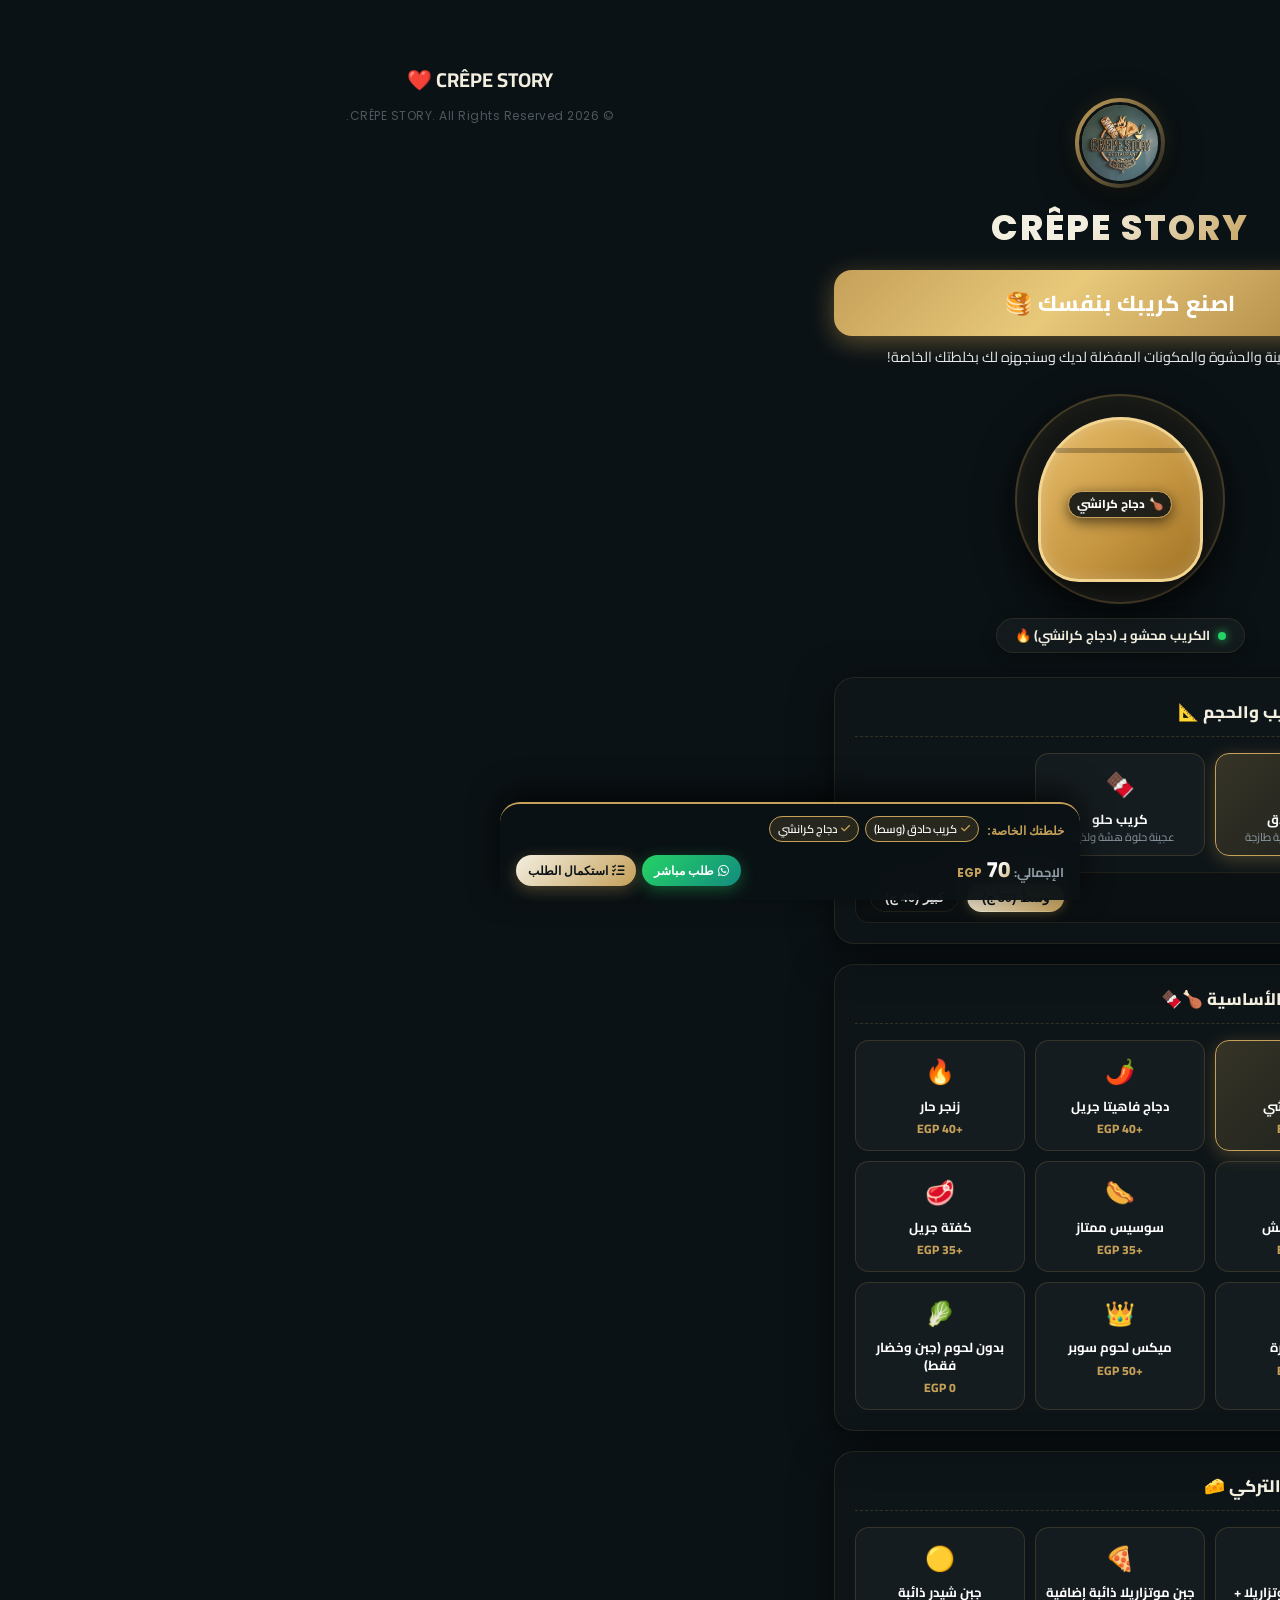
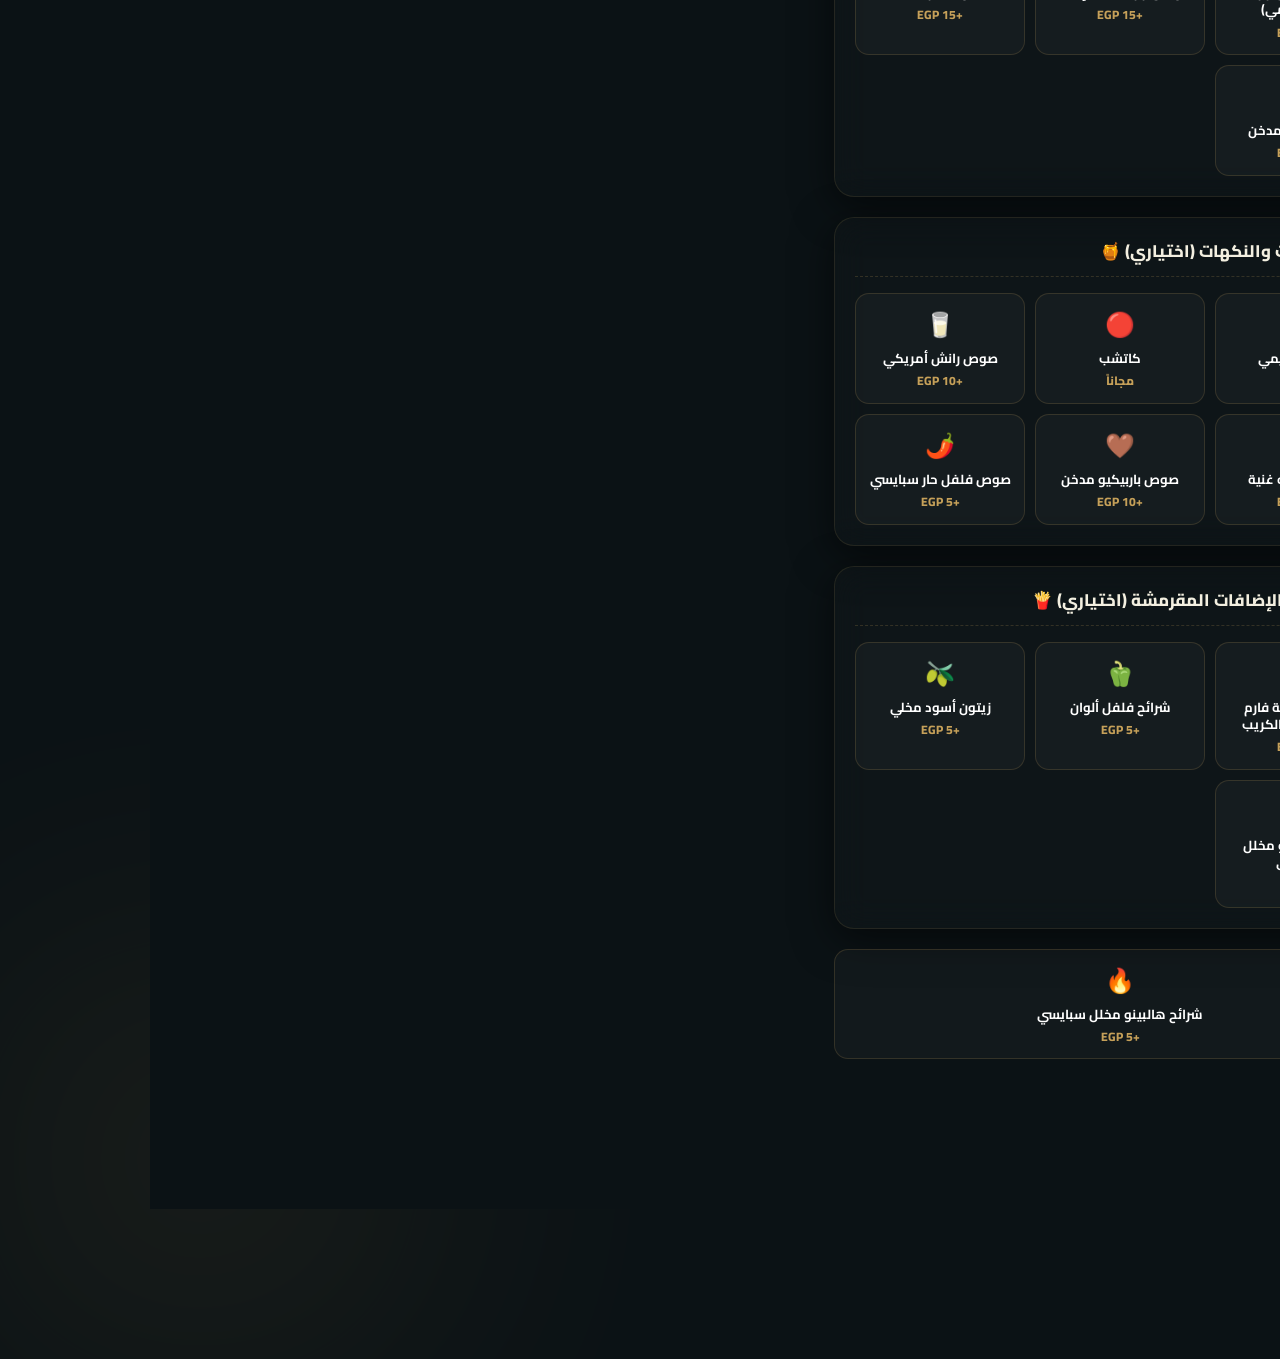
==== custom-crepe.html @ f70014d8 "Add files via upload" ====
<!DOCTYPE html>
<html lang="ar" dir="rtl">

<head>
    <meta charset="UTF-8">
    <meta name="viewport"
        content="width=device-width, initial-scale=1.0, maximum-scale=1.0, minimum-scale=1.0, user-scalable=no, viewport-fit=cover">
    <meta name="description" content="اصنع كريبك بنفسك في مطعم CRÊPE STORY - اختر الحشوات والجبن والصوصات المفضلة لديك وسنحضره لك طازجاً.">
    <meta name="keywords" content="اصنع كريبك بنفسك, كريب مخصص, crepe story egypt, كريب حادق, كريب حلو">
    
    <title>CRÊPE STORY | اصنع كريبك بنفسك 🥞</title>

    <!-- Google Fonts -->
    <link rel="preconnect" href="https://fonts.googleapis.com">
    <link rel="preconnect" href="https://fonts.gstatic.com" crossorigin>
    <link
        href="https://fonts.googleapis.com/css2?family=Cairo:wght@300;400;600;700;800&family=Poppins:wght@300;400;500;600;700;800&display=swap"
        rel="stylesheet">

    <!-- FontAwesome Icons -->
    <link rel="stylesheet" href="https://cdnjs.cloudflare.com/ajax/libs/font-awesome/6.4.0/css/all.min.css">

    <!-- Custom CSS -->
    <link rel="stylesheet" href="style.css?v=5">
</head>

<body data-lang="ar">

    <!-- Floating Language Switcher -->
    <div class="lang-switch-container">
        <button id="lang-btn" class="lang-btn">
            <span class="lang-ar">English <i class="fa-solid fa-globe"></i></span>
            <span class="lang-en">العربية <i class="fa-solid fa-globe"></i></span>
        </button>
    </div>

    <!-- Theme Color Switcher -->
    <div class="theme-switcher" id="theme-switcher">
        <button class="theme-toggle-btn" id="theme-toggle-btn" title="تغيير لون الخلفية">🎨</button>
        <div class="theme-dots" id="theme-dots">
            <button class="theme-dot active" data-theme="midnight" style="background:#0B1215;" title="Midnight"></button>
            <button class="theme-dot" data-theme="ocean" style="background:#0D1B2A;" title="Ocean"></button>
            <button class="theme-dot" data-theme="forest" style="background:#0A1A0F;" title="Forest"></button>
            <button class="theme-dot" data-theme="espresso" style="background:#1A0F0A;" title="Espresso"></button>
            <button class="theme-dot" data-theme="plum" style="background:#160D24;" title="Plum"></button>
            <button class="theme-dot" data-theme="slate" style="background:#141820;" title="Slate"></button>
        </div>
    </div>

    <!-- Luxury Background Elements -->
    <div class="bg-glow bg-glow-1"></div>
    <div class="bg-glow bg-glow-2"></div>
    <div class="bg-glow bg-glow-3"></div>

    <div class="container builder-container">

        <!-- Back Button & Header -->
        <div class="builder-header">
            <a href="index.html" class="btn-back">
                <span class="lang-ar"><i class="fa-solid fa-arrow-right"></i> العودة للرئيسية</span>
                <span class="lang-en">Back to Home <i class="fa-solid fa-arrow-right"></i></span>
            </a>
        </div>

        <div class="hero-section text-center" style="margin-bottom: 24px;">
            <div class="logo-wrapper" style="width: 90px; height: 90px; margin-bottom: 12px;">
                <img src="logo.jpg" alt="CRÊPE STORY Logo" class="brand-logo">
            </div>
            <h1 class="brand-title font-en" style="font-size: 2.2rem;">CRÊPE STORY</h1>
            <h2 class="section-title section-title-gold" style="margin-top: 10px; margin-bottom: 8px;">
                <span class="lang-ar">اصنع كريبك بنفسك 🥞</span>
                <span class="lang-en">Build Your Own Crepe 🥞</span>
            </h2>
            <p class="welcome-text" style="font-size: 0.9rem; opacity: 0.9;">
                <span class="lang-ar">اختر نوع العجينة والحشوة والمكونات المفضلة لديك وسنجهزه لك بخلطتك الخاصة!</span>
                <span class="lang-en">Craft your customized crepe with your favorite ingredients, cheeses, and sauces!</span>
            </p>
        </div>

        <!-- INTERACTIVE CREPE VISUAL STAGE -->
        <div id="crepe-visual-stage" class="crepe-visual-stage reveal active">
            <div class="stage-plate">
                <!-- Outer Plate Glow -->
                <div class="plate-glow"></div>
                
                <!-- Crepe Base Visual Representation -->
                <div id="crepe-base-art" class="crepe-base-art savory-base">
                    <div class="crepe-fold"></div>
                    <div class="crepe-glow-ring"></div>

                    <!-- Dynamic Layered Icons & Badges inside the Crepe Canvas -->
                    <div id="crepe-layers-canvas" class="crepe-layers-canvas">
                        <!-- Pop-in ingredient badges render here -->
                    </div>
                </div>

                <!-- Floating Particle Emitter Container -->
                <div id="particle-emitter" class="particle-emitter"></div>
            </div>

            <!-- Live Status Text -->
            <div class="stage-status-box">
                <span class="status-dot"></span>
                <span id="crepe-status-text" class="status-text lang-ar">كريب ذهبي مقرمش جاهز للإضافة...</span>
                <span id="crepe-status-text-en" class="status-text lang-en">Crispy golden crepe ready for toppings...</span>
            </div>
        </div>

        <!-- Interactive Builder Wizard -->
        <div class="builder-wizard">

            <!-- STEP 1: Crepe Type & Base Size -->
            <div class="builder-step-card reveal active">
                <div class="step-badge">
                    <span class="step-num">1</span>
                    <span class="lang-ar">نوع الكريب والحجم 📐</span>
                    <span class="lang-en">Crepe Category & Size 📐</span>
                </div>

                <div class="step-options-grid">
                    <label class="chip-card option-card selected" data-group="crepeCategory" data-val="savory" data-price-med="30" data-price-lg="40">
                        <input type="radio" name="crepeCategory" value="savory" checked>
                        <div class="chip-icon">🧀</div>
                        <div class="chip-info">
                            <span class="chip-title lang-ar">كريب حادق</span>
                            <span class="chip-title lang-en">Savory Crepe</span>
                            <span class="chip-desc lang-ar">عجينة حادقة ذهبية طازجة</span>
                            <span class="chip-desc lang-en">Golden savory crispy crepe</span>
                        </div>
                    </label>

                    <label class="chip-card option-card" data-group="crepeCategory" data-val="sweet" data-price-med="30" data-price-lg="40">
                        <input type="radio" name="crepeCategory" value="sweet">
                        <div class="chip-icon">🍫</div>
                        <div class="chip-info">
                            <span class="chip-title lang-ar">كريب حلو</span>
                            <span class="chip-title lang-en">Sweet Crepe</span>
                            <span class="chip-desc lang-ar">عجينة حلوة هشة ولذيذة</span>
                            <span class="chip-desc lang-en">Fluffy sweet dessert crepe</span>
                        </div>
                    </label>
                </div>

                <!-- Size selector -->
                <div class="size-selector-box" style="margin-top: 16px;">
                    <span class="size-label lang-ar">اختر الحجم:</span>
                    <span class="size-label lang-en">Select Size:</span>
                    <div class="size-toggle-buttons">
                        <button type="button" class="btn-size-toggle active" data-size="medium" data-price="30">
                            <span class="lang-ar">وسط (30 ج)</span>
                            <span class="lang-en">Medium (30 EGP)</span>
                        </button>
                        <button type="button" class="btn-size-toggle" data-size="large" data-price="40">
                            <span class="lang-ar">كبير (40 ج)</span>
                            <span class="lang-en">Large (40 EGP)</span>
                        </button>
                    </div>
                </div>
            </div>

            <!-- STEP 2: Main Filling (Dynamic based on Category) -->
            <div class="builder-step-card reveal active">
                <div class="step-badge">
                    <span class="step-num">2</span>
                    <span class="lang-ar">الحشوة الأساسية 🍗🍫</span>
                    <span class="lang-en">Main Filling 🍗🍫</span>
                </div>

                <!-- Savory Fillings -->
                <div id="savory-fillings" class="step-options-grid">
                    <label class="chip-card option-card selected" data-group="mainFilling" data-name-ar="دجاج كرانشي" data-name-en="Crunchy Chicken" data-price="40">
                        <input type="radio" name="mainFilling" value="دجاج كرانشي" checked>
                        <div class="chip-icon">🍗</div>
                        <div class="chip-info">
                            <span class="chip-title lang-ar">دجاج كرانشي</span>
                            <span class="chip-title lang-en">Crunchy Chicken</span>
                            <span class="chip-price">+40 EGP</span>
                        </div>
                    </label>

                    <label class="chip-card option-card" data-group="mainFilling" data-name-ar="دجاج فاهيتا" data-name-en="Fajita Chicken" data-price="40">
                        <input type="radio" name="mainFilling" value="دجاج فاهيتا">
                        <div class="chip-icon">🌶️</div>
                        <div class="chip-info">
                            <span class="chip-title lang-ar">دجاج فاهيتا جريل</span>
                            <span class="chip-title lang-en">Grilled Fajita</span>
                            <span class="chip-price">+40 EGP</span>
                        </div>
                    </label>

                    <label class="chip-card option-card" data-group="mainFilling" data-name-ar="زنجر حار" data-name-en="Hot Zinger" data-price="40">
                        <input type="radio" name="mainFilling" value="زنجر حار">
                        <div class="chip-icon">🔥</div>
                        <div class="chip-info">
                            <span class="chip-title lang-ar">زنجر حار</span>
                            <span class="chip-title lang-en">Spicy Zinger</span>
                            <span class="chip-price">+40 EGP</span>
                        </div>
                    </label>

                    <label class="chip-card option-card" data-group="mainFilling" data-name-ar="باني مقرمش" data-name-en="Crispy Bania" data-price="35">
                        <input type="radio" name="mainFilling" value="باني مقرمش">
                        <div class="chip-icon">🥖</div>
                        <div class="chip-info">
                            <span class="chip-title lang-ar">باني مقرمش</span>
                            <span class="chip-title lang-en">Crispy Bania</span>
                            <span class="chip-price">+35 EGP</span>
                        </div>
                    </label>

                    <label class="chip-card option-card" data-group="mainFilling" data-name-ar="سوسيس ممتاز" data-name-en="Premium Sausage" data-price="35">
                        <input type="radio" name="mainFilling" value="سوسيس ممتاز">
                        <div class="chip-icon">🌭</div>
                        <div class="chip-info">
                            <span class="chip-title lang-ar">سوسيس ممتاز</span>
                            <span class="chip-title lang-en">Premium Sausage</span>
                            <span class="chip-price">+35 EGP</span>
                        </div>
                    </label>

                    <label class="chip-card option-card" data-group="mainFilling" data-name-ar="كفتة جريل" data-name-en="Grilled Kofta" data-price="35">
                        <input type="radio" name="mainFilling" value="كفتة جريل">
                        <div class="chip-icon">🥩</div>
                        <div class="chip-info">
                            <span class="chip-title lang-ar">كفتة جريل</span>
                            <span class="chip-title lang-en">Grilled Kofta</span>
                            <span class="chip-price">+35 EGP</span>
                        </div>
                    </label>

                    <label class="chip-card option-card" data-group="mainFilling" data-name-ar="تونة فاخرة" data-name-en="Premium Tuna" data-price="40">
                        <input type="radio" name="mainFilling" value="تونة فاخرة">
                        <div class="chip-icon">🐟</div>
                        <div class="chip-info">
                            <span class="chip-title lang-ar">تونة فاخرة</span>
                            <span class="chip-title lang-en">Premium Tuna</span>
                            <span class="chip-price">+40 EGP</span>
                        </div>
                    </label>

                    <label class="chip-card option-card" data-group="mainFilling" data-name-ar="ميكس لحوم" data-name-en="Mix Meats" data-price="50">
                        <input type="radio" name="mainFilling" value="ميكس لحوم">
                        <div class="chip-icon">👑</div>
                        <div class="chip-info">
                            <span class="chip-title lang-ar">ميكس لحوم سوبر</span>
                            <span class="chip-title lang-en">Super Mix Meats</span>
                            <span class="chip-price">+50 EGP</span>
                        </div>
                    </label>

                    <label class="chip-card option-card" data-group="mainFilling" data-name-ar="بدون لحوم" data-name-en="No Meat Base" data-price="0">
                        <input type="radio" name="mainFilling" value="بدون لحوم">
                        <div class="chip-icon">🥬</div>
                        <div class="chip-info">
                            <span class="chip-title lang-ar">بدون لحوم (جبن وخضار فقط)</span>
                            <span class="chip-title lang-en">Veggie / Cheese Only</span>
                            <span class="chip-price">0 EGP</span>
                        </div>
                    </label>
                </div>

                <!-- Sweet Fillings -->
                <div id="sweet-fillings" class="step-options-grid" style="display: none;">
                    <label class="chip-card option-card selected" data-group="sweetFilling" data-name-ar="نوتيلا فاخرة" data-name-en="Nutella" data-price="35">
                        <input type="radio" name="sweetFilling" value="نوتيلا فاخرة" checked>
                        <div class="chip-icon">🍫</div>
                        <div class="chip-info">
                            <span class="chip-title lang-ar">نوتيلا فاخرة</span>
                            <span class="chip-title lang-en">Rich Nutella</span>
                            <span class="chip-price">+35 EGP</span>
                        </div>
                    </label>

                    <label class="chip-card option-card" data-group="sweetFilling" data-name-ar="زبدة لوتس" data-name-en="Lotus Biscoff" data-price="40">
                        <input type="radio" name="sweetFilling" value="زبدة لوتس">
                        <div class="chip-icon">🍪</div>
                        <div class="chip-info">
                            <span class="chip-title lang-ar">زبدة لوتس أصلي</span>
                            <span class="chip-title lang-en">Lotus Biscoff</span>
                            <span class="chip-price">+40 EGP</span>
                        </div>
                    </label>

                    <label class="chip-card option-card" data-group="sweetFilling" data-name-ar="فسدق / بستاشيو" data-name-en="Pistachio Cream" data-price="45">
                        <input type="radio" name="sweetFilling" value="فسدق / بستاشيو">
                        <div class="chip-icon">🟢</div>
                        <div class="chip-info">
                            <span class="chip-title lang-ar">زبدة فستق بستاشيو</span>
                            <span class="chip-title lang-en">Pistachio Cream</span>
                            <span class="chip-price">+45 EGP</span>
                        </div>
                    </label>

                    <label class="chip-card option-card" data-group="sweetFilling" data-name-ar="شيكولاتة بيضاء" data-name-en="White Chocolate" data-price="30">
                        <input type="radio" name="sweetFilling" value="شيكولاتة بيضاء">
                        <div class="chip-icon">⚪</div>
                        <div class="chip-info">
                            <span class="chip-title lang-ar">شيكولاتة بيضاء</span>
                            <span class="chip-title lang-en">White Chocolate</span>
                            <span class="chip-price">+30 EGP</span>
                        </div>
                    </label>

                    <label class="chip-card option-card" data-group="sweetFilling" data-name-ar="عسل ومكسرات" data-name-en="Honey & Nuts" data-price="35">
                        <input type="radio" name="sweetFilling" value="عسل ومكسرات">
                        <div class="chip-icon">🍯</div>
                        <div class="chip-info">
                            <span class="chip-title lang-ar">عسل نقي مع مكسرات</span>
                            <span class="chip-title lang-en">Pure Honey & Nuts</span>
                            <span class="chip-price">+35 EGP</span>
                        </div>
                    </label>
                </div>
            </div>

            <!-- STEP 3: Cheeses or Sweet Toppings -->
            <div class="builder-step-card reveal active">
                <div class="step-badge">
                    <span class="step-num">3</span>
                    <span id="step3-title-ar" class="lang-ar">الأجبان والتركي (اختياري) 🧀</span>
                    <span id="step3-title-en" class="lang-en">Cheeses & Toppings (Optional) 🧀</span>
                </div>

                <!-- Savory Cheeses -->
                <div id="savory-cheeses" class="step-options-grid">
                    <label class="chip-card checkbox-card" data-name-ar="ميكس جبن (موتزاريلا+شيدر+رومي)" data-name-en="Mix Cheese" data-price="25">
                        <input type="checkbox" name="savoryCheese" value="ميكس جبن">
                        <div class="chip-icon">🧀</div>
                        <div class="chip-info">
                            <span class="chip-title lang-ar">ميكس جبن (موتزاريلا + شيدر + رومي)</span>
                            <span class="chip-title lang-en">Mix Cheese (Mozzarella, Cheddar, Rumi)</span>
                            <span class="chip-price">+25 EGP</span>
                        </div>
                    </label>

                    <label class="chip-card checkbox-card" data-name-ar="موتزاريلا إضافية" data-name-en="Extra Mozzarella" data-price="15">
                        <input type="checkbox" name="savoryCheese" value="موتزاريلا إضافية">
                        <div class="chip-icon">🍕</div>
                        <div class="chip-info">
                            <span class="chip-title lang-ar">جبن موتزاريلا ذائبة إضافية</span>
                            <span class="chip-title lang-en">Extra Mozzarella</span>
                            <span class="chip-price">+15 EGP</span>
                        </div>
                    </label>

                    <label class="chip-card checkbox-card" data-name-ar="شيدر صوص / شرائح" data-name-en="Cheddar Slice" data-price="15">
                        <input type="checkbox" name="savoryCheese" value="شيدر صوص">
                        <div class="chip-icon">🟡</div>
                        <div class="chip-info">
                            <span class="chip-title lang-ar">جبن شيدر ذائبة</span>
                            <span class="chip-title lang-en">Melted Cheddar</span>
                            <span class="chip-price">+15 EGP</span>
                        </div>
                    </label>

                    <label class="chip-card checkbox-card" data-name-ar="تركي مدخن" data-name-en="Smoked Turkey" data-price="20">
                        <input type="checkbox" name="savoryCheese" value="تركي مدخن">
                        <div class="chip-icon">🥓</div>
                        <div class="chip-info">
                            <span class="chip-title lang-ar">شرائح تركي مدخن</span>
                            <span class="chip-title lang-en">Smoked Turkey Slices</span>
                            <span class="chip-price">+20 EGP</span>
                        </div>
                    </label>
                </div>

                <!-- Sweet Fruits & Toppings -->
                <div id="sweet-toppings" class="step-options-grid" style="display: none;">
                    <label class="chip-card checkbox-card" data-name-ar="قطع موز طازجة" data-name-en="Fresh Banana" data-price="15">
                        <input type="checkbox" name="sweetTopping" value="قطع موز طازجة">
                        <div class="chip-icon">🍌</div>
                        <div class="chip-info">
                            <span class="chip-title lang-ar">قطع موز طازجة</span>
                            <span class="chip-title lang-en">Fresh Banana Slices</span>
                            <span class="chip-price">+15 EGP</span>
                        </div>
                    </label>

                    <label class="chip-card checkbox-card" data-name-ar="قطع فراولة" data-name-en="Strawberries" data-price="15">
                        <input type="checkbox" name="sweetTopping" value="قطع فراولة">
                        <div class="chip-icon">🍓</div>
                        <div class="chip-info">
                            <span class="chip-title lang-ar">قطع فراولة طازجة</span>
                            <span class="chip-title lang-en">Fresh Strawberries</span>
                            <span class="chip-price">+15 EGP</span>
                        </div>
                    </label>

                    <label class="chip-card checkbox-card" data-name-ar="اوريو مطحون" data-name-en="Crushed Oreo" data-price="15">
                        <input type="checkbox" name="sweetTopping" value="اوريو مطحون">
                        <div class="chip-icon">🍪</div>
                        <div class="chip-info">
                            <span class="chip-title lang-ar">بسكويت اوريو مقرمش</span>
                            <span class="chip-title lang-en">Crushed Oreo Cookies</span>
                            <span class="chip-price">+15 EGP</span>
                        </div>
                    </label>

                    <label class="chip-card checkbox-card" data-name-ar="مكسرات (بندق وكاجو)" data-name-en="Mixed Nuts" data-price="20">
                        <input type="checkbox" name="sweetTopping" value="مكسرات">
                        <div class="chip-icon">🥜</div>
                        <div class="chip-info">
                            <span class="chip-title lang-ar">مكسرات محمصة (بندق وكاجو)</span>
                            <span class="chip-title lang-en">Roasted Nuts (Hazelnut & Cashew)</span>
                            <span class="chip-price">+20 EGP</span>
                        </div>
                    </label>

                    <label class="chip-card checkbox-card" data-name-ar="مارشميلو" data-name-en="Marshmallow" data-price="10">
                        <input type="checkbox" name="sweetTopping" value="مارشميلو">
                        <div class="chip-icon">🍡</div>
                        <div class="chip-info">
                            <span class="chip-title lang-ar">قطع مارشميلو ملونة</span>
                            <span class="chip-title lang-en">Fluffy Marshmallows</span>
                            <span class="chip-price">+10 EGP</span>
                        </div>
                    </label>
                </div>
            </div>

            <!-- STEP 4: Sauces -->
            <div class="builder-step-card reveal active">
                <div class="step-badge">
                    <span class="step-num">4</span>
                    <span class="lang-ar">الصوصات والنكهات (اختياري) 🍯</span>
                    <span class="lang-en">Sauces & Dips (Optional) 🍯</span>
                </div>

                <!-- Savory Sauces -->
                <div id="savory-sauces" class="step-options-grid">
                    <label class="chip-card checkbox-card" data-name-ar="مايونيز" data-name-en="Mayonnaise" data-price="0">
                        <input type="checkbox" name="savorySauce" value="مايونيز">
                        <div class="chip-icon">⚪</div>
                        <div class="chip-info">
                            <span class="chip-title lang-ar">مايونيز كريمي</span>
                            <span class="chip-title lang-en">Creamy Mayo</span>
                            <span class="chip-price">مجاناً</span>
                        </div>
                    </label>

                    <label class="chip-card checkbox-card" data-name-ar="كاتشب" data-name-en="Ketchup" data-price="0">
                        <input type="checkbox" name="savorySauce" value="كاتشب">
                        <div class="chip-icon">🔴</div>
                        <div class="chip-info">
                            <span class="chip-title lang-ar">كاتشب</span>
                            <span class="chip-title lang-en">Tomato Ketchup</span>
                            <span class="chip-price">مجاناً</span>
                        </div>
                    </label>

                    <label class="chip-card checkbox-card" data-name-ar="صوص رانش" data-name-en="Ranch Sauce" data-price="10">
                        <input type="checkbox" name="savorySauce" value="صوص رانش">
                        <div class="chip-icon">🥛</div>
                        <div class="chip-info">
                            <span class="chip-title lang-ar">صوص رانش أمريكي</span>
                            <span class="chip-title lang-en">Ranch Dressing</span>
                            <span class="chip-price">+10 EGP</span>
                        </div>
                    </label>

                    <label class="chip-card checkbox-card" data-name-ar="ثومية ممتازة" data-name-en="Garlic Sauce" data-price="10">
                        <input type="checkbox" name="savorySauce" value="ثومية ممتازة">
                        <div class="chip-icon">🧄</div>
                        <div class="chip-info">
                            <span class="chip-title lang-ar">ثومية سوريه غنية</span>
                            <span class="chip-title lang-en">Garlic Dip</span>
                            <span class="chip-price">+10 EGP</span>
                        </div>
                    </label>

                    <label class="chip-card checkbox-card" data-name-ar="صوص باربيكيو" data-name-en="BBQ Sauce" data-price="10">
                        <input type="checkbox" name="savorySauce" value="صوص باربيكيو">
                        <div class="chip-icon">🤎</div>
                        <div class="chip-info">
                            <span class="chip-title lang-ar">صوص باربيكيو مدخن</span>
                            <span class="chip-title lang-en">Smoky BBQ Sauce</span>
                            <span class="chip-price">+10 EGP</span>
                        </div>
                    </label>

                    <label class="chip-card checkbox-card" data-name-ar="صوص حار (سبايسي)" data-name-en="Hot Sauce" data-price="5">
                        <input type="checkbox" name="savorySauce" value="صوص حار">
                        <div class="chip-icon">🌶️</div>
                        <div class="chip-info">
                            <span class="chip-title lang-ar">صوص فلفل حار سبايسي</span>
                            <span class="chip-title lang-en">Extra Hot Sauce</span>
                            <span class="chip-price">+5 EGP</span>
                        </div>
                    </label>
                </div>

                <!-- Sweet Sauces -->
                <div id="sweet-sauces" class="step-options-grid" style="display: none;">
                    <label class="chip-card checkbox-card" data-name-ar="صوص كراميل" data-name-en="Caramel Sauce" data-price="10">
                        <input type="checkbox" name="sweetSauce" value="صوص كراميل">
                        <div class="chip-icon">🍯</div>
                        <div class="chip-info">
                            <span class="chip-title lang-ar">صوص كراميل ذهبي</span>
                            <span class="chip-title lang-en">Golden Caramel</span>
                            <span class="chip-price">+10 EGP</span>
                        </div>
                    </label>

                    <label class="chip-card checkbox-card" data-name-ar="صوص شيكولاتة داكنة" data-name-en="Dark Chocolate" data-price="10">
                        <input type="checkbox" name="sweetSauce" value="صوص شيكولاتة داكنة">
                        <div class="chip-icon">🍫</div>
                        <div class="chip-info">
                            <span class="chip-title lang-ar">صوص شيكولاتة غامقة</span>
                            <span class="chip-title lang-en">Dark Chocolate Drizzle</span>
                            <span class="chip-price">+10 EGP</span>
                        </div>
                    </label>

                    <label class="chip-card checkbox-card" data-name-ar="صوص عسل نقي" data-name-en="Pure Honey" data-price="10">
                        <input type="checkbox" name="sweetSauce" value="صوص عسل نقي">
                        <div class="chip-icon">🐝</div>
                        <div class="chip-info">
                            <span class="chip-title lang-ar">قطرات عسل نقي</span>
                            <span class="chip-title lang-en">Pure Honey Drizzle</span>
                            <span class="chip-price">+10 EGP</span>
                        </div>
                    </label>
                </div>
            </div>

            <!-- STEP 5: Crunchy & Veggie Extras (Savory Only) -->
            <div id="step5-container" class="builder-step-card reveal active">
                <div class="step-badge">
                    <span class="step-num">5</span>
                    <span class="lang-ar">الخضار والإضافات المقرمشة (اختياري) 🍟</span>
                    <span class="lang-en">Crunchy Extras & Veggies (Optional) 🍟</span>
                </div>

                <div class="step-options-grid">
                    <label class="chip-card checkbox-card" data-name-ar="بطاطس فارم داخل الكريب" data-name-en="Fries Inside Crepe" data-price="15">
                        <input type="checkbox" name="savoryExtra" value="بطاطس فارم داخل الكريب">
                        <div class="chip-icon">🍟</div>
                        <div class="chip-info">
                            <span class="chip-title lang-ar">بطاطس مقلية فارم فريتس داخل الكريب</span>
                            <span class="chip-title lang-en">Golden French Fries Inside</span>
                            <span class="chip-price">+15 EGP</span>
                        </div>
                    </label>

                    <label class="chip-card checkbox-card" data-name-ar="فلفل ألوان" data-name-en="Bell Peppers" data-price="5">
                        <input type="checkbox" name="savoryExtra" value="فلفل ألوان">
                        <div class="chip-icon">🫑</div>
                        <div class="chip-info">
                            <span class="chip-title lang-ar">شرائح فلفل ألوان</span>
                            <span class="chip-title lang-en">Sliced Bell Peppers</span>
                            <span class="chip-price">+5 EGP</span>
                        </div>
                    </label>

                    <label class="chip-card checkbox-card" data-name-ar="زيتون أسود" data-name-en="Black Olives" data-price="5">
                        <input type="checkbox" name="savoryExtra" value="زيتون أسود">
                        <div class="chip-icon">🫒</div>
                        <div class="chip-info">
                            <span class="chip-title lang-ar">زيتون أسود مخلي</span>
                            <span class="chip-title lang-en">Sliced Black Olives</span>
                            <span class="chip-price">+5 EGP</span>
                        </div>
                    </label>

                    <label class="chip-card checkbox-card" data-name-ar="هالبينو حار" data-name-en="Pickled Jalapeño" data-price="5">
                        <input type="checkbox" name="savoryExtra" value="هالبينو حار">
                        <div class="chip-icon">🔥</div>
                        <div class="chip-info">
                            <span class="chip-title lang-ar">شرائح هالبينو مخلل سبايسي</span>
                            <span class="chip-title lang-en">Pickled Jalapeño Slices</span>
                            <span class="chip-price">+5 EGP</span>
                        </div>
                    </label>
                </div>
            </div>

                    <label class="chip-card checkbox-card" data-name-ar="هالبينو حار" data-name-en="Pickled Jalapeño" data-price="5">
                        <input type="checkbox" name="savoryExtra" value="هالبينو حار">
                        <div class="chip-icon">🔥</div>
                        <div class="chip-info">
                            <span class="chip-title lang-ar">شرائح هالبينو مخلل سبايسي</span>
                            <span class="chip-title lang-en">Pickled Jalapeño Slices</span>
                            <span class="chip-price">+5 EGP</span>
                        </div>
                    </label>
                </div>
            </div>

        </div><!-- /builder-wizard -->

        <!-- Floating Sticky Order Summary Bar -->
        <div class="builder-sticky-bar">
            <div class="summary-details">
                <div class="summary-title font-en">
                    <span class="lang-ar">خلطتك الخاصة:</span>
                    <span class="lang-en">Your Custom Crepe:</span>
                </div>
                <div id="crepe-summary-tags" class="summary-tags">
                    <!-- Dynamic tag pills will render here -->
                </div>
            </div>

            <div class="summary-total-group">
                <div class="price-box">
                    <span class="price-label lang-ar">الإجمالي:</span>
                    <span class="price-label lang-en">Total:</span>
                    <span id="builder-total-price" class="total-amount">95</span>
                    <span class="currency font-en">EGP</span>
                </div>

                <div class="builder-actions">
                    <button type="button" id="btn-builder-whatsapp" class="btn-builder-action btn-wa-direct">
                        <span class="lang-ar"><i class="fa-brands fa-whatsapp"></i> طلب مباشر</span>
                        <span class="lang-en"><i class="fa-brands fa-whatsapp"></i> Order Direct</span>
                    </button>
                    <button type="button" id="btn-builder-checkout" class="btn-builder-action btn-checkout-form">
                        <span class="lang-ar"><i class="fa-solid fa-list-check"></i> استكمال الطلب</span>
                        <span class="lang-en"><i class="fa-solid fa-list-check"></i> Checkout</span>
                    </button>
                </div>
            </div>
        </div>

        <!-- Footer -->
        <footer class="footer-section reveal" style="margin-top: 40px;">
            <p class="footer-thanks">CRÊPE STORY ❤️</p>
            <p class="footer-copyright font-en">&copy; 2026 CRÊPE STORY. All Rights Reserved.</p>
        </footer>
    </div>

    <!-- Builder JavaScript Logic -->
    <script src="script.js?v=5"></script>
    <script src="custom-crepe.js?v=1"></script>
</body>

</html>
---- style.css ----
/* ==========================================
   DESIGN SYSTEM & GLOBAL VARIABLES (GLOBAL BRAND)
   ========================================== */
:root {
    /* Premium International Palette: Midnight Slate & Brushed Gold */
    --bg-color: #0B1215;
    --primary-color: #C5A059; /* Sophisticated Brushed Gold */
    --secondary-color: #F3EFE0; /* Soft Premium Ivory */
    --text-white: #FFFFFF;
    --text-gray: #8F9CA6;
    
    /* Glassmorphism Configuration */
    --glass-bg: rgba(255, 255, 255, 0.015);
    --glass-border: rgba(197, 160, 89, 0.12);
    --glass-border-hover: rgba(197, 160, 89, 0.6);
    --glow-shadow: 0 0 25px rgba(197, 160, 89, 0.25);
    --card-shadow: 0 10px 40px 0 rgba(0, 0, 0, 0.55);
    
    /* Typography */
    --font-ar: 'Cairo', sans-serif;
    --font-en: 'Poppins', sans-serif;
    
    --transition-smooth: all 0.4s cubic-bezier(0.165, 0.84, 0.44, 1);
}

/* ==========================================
   MULTILINGUAL ARCHITECTURE
   ========================================== */
/* Set styles according to document state */
body[data-lang="ar"] {
    direction: rtl;
    font-family: var(--font-ar);
    text-align: right;
}

body[data-lang="en"] {
    direction: ltr;
    font-family: var(--font-en);
    text-align: left;
}

/* Hide inactive language blocks completely */
body[data-lang="ar"] .lang-en {
    display: none !important;
}

body[data-lang="en"] .lang-ar {
    display: none !important;
}

/* Align list markers or arrows based on direction */
body[data-lang="ar"] .card-arrow {
    margin-right: auto;
    margin-left: 5px;
}
body[data-lang="ar"] .card-arrow i {
    transform: scaleX(1); /* Default left chevron in RTL */
}

body[data-lang="en"] .card-arrow {
    margin-left: auto;
    margin-right: 5px;
}
body[data-lang="en"] .card-arrow i {
    transform: scaleX(-1); /* Flips left chevron to point right in LTR */
}

/* ==========================================
   RESET & BASE STYLES
   ========================================== */
* {
    margin: 0;
    padding: 0;
    box-sizing: border-box;
}

html {
    scroll-behavior: smooth;
    background-color: var(--bg-color);
    /* Lock font scaling on mobile */
    -webkit-text-size-adjust: 100%;
    -ms-text-size-adjust: 100%;
    text-size-adjust: 100%;
    font-size: 16px;
}

body {
    color: var(--text-white);
    background-color: var(--bg-color);
    line-height: 1.6;
    overflow-x: hidden;
    min-height: 100vh;
    position: relative;
    display: flex;
    justify-content: center;
    /* Prevent double-tap zoom on mobile */
    touch-action: manipulation;
}

h1, h2, h3, h4, h5, h6 {
    color: var(--secondary-color);
}

a {
    text-decoration: none;
    color: inherit;
    /* Prevent double-tap zoom on links */
    touch-action: manipulation;
}

.font-en {
    font-family: var(--font-en);
}

/* ==========================================
   BACKGROUND GLOWS
   ========================================== */
.bg-glow {
    position: absolute;
    border-radius: 50%;
    filter: blur(140px);
    z-index: -1;
    pointer-events: none;
    opacity: 0.12;
}

.bg-glow-1 {
    width: 450px;
    height: 450px;
    background: var(--primary-color);
    top: -120px;
    left: 50%;
    transform: translateX(-50%);
    opacity: 0.22;
}

.bg-glow-2 {
    width: 350px;
    height: 350px;
    background: #172F3A;
    top: 35%;
    right: -100px;
}

.bg-glow-3 {
    width: 400px;
    height: 400px;
    background: var(--primary-color);
    bottom: -150px;
    left: -150px;
}

/* ==========================================
   STICKY LANGUAGE TOGGLE
   ========================================== */
.lang-switch-container {
    position: fixed;
    top: 24px;
    right: 24px;
    z-index: 1000;
}

.lang-btn {
    background: rgba(255, 255, 255, 0.03);
    border: 1px solid var(--glass-border);
    backdrop-filter: blur(12px);
    -webkit-backdrop-filter: blur(12px);
    color: var(--secondary-color);
    padding: 10px 18px;
    border-radius: 30px;
    font-size: 0.88rem;
    font-weight: 600;
    cursor: pointer;
    box-shadow: 0 4px 20px rgba(0, 0, 0, 0.3);
    transition: var(--transition-smooth);
    display: flex;
    align-items: center;
    gap: 8px;
}

.lang-btn:hover {
    transform: translateY(-2px);
    background: rgba(255, 255, 255, 0.08);
    border-color: var(--primary-color);
    box-shadow: 0 4px 25px rgba(197, 160, 89, 0.2);
}

/* ==========================================
   THEME COLOR SWITCHER (COLLAPSIBLE)
   ========================================== */
.theme-switcher {
    position: fixed;
    top: 72px;
    right: 16px;
    z-index: 1000;
    display: flex;
    align-items: center;
    gap: 0;
}

.theme-toggle-btn {
    width: 36px;
    height: 36px;
    border-radius: 50%;
    border: 1px solid var(--glass-border);
    background: rgba(255, 255, 255, 0.04);
    backdrop-filter: blur(12px);
    -webkit-backdrop-filter: blur(12px);
    font-size: 1rem;
    cursor: pointer;
    box-shadow: 0 4px 15px rgba(0,0,0,0.3);
    transition: all 0.3s ease;
    display: flex;
    align-items: center;
    justify-content: center;
    flex-shrink: 0;
    z-index: 2;
}

.theme-toggle-btn:hover {
    transform: scale(1.1);
    border-color: var(--primary-color);
    box-shadow: 0 0 12px rgba(197, 160, 89, 0.3);
}

/* Dots panel — hidden by default */
.theme-dots {
    display: flex;
    align-items: center;
    gap: 7px;
    padding: 7px 12px 7px 8px;
    background: rgba(255, 255, 255, 0.04);
    border: 1px solid var(--glass-border);
    backdrop-filter: blur(16px);
    -webkit-backdrop-filter: blur(16px);
    border-radius: 0 30px 30px 0;
    margin-right: -4px;
    /* Hidden state */
    max-width: 0;
    overflow: hidden;
    opacity: 0;
    pointer-events: none;
    transition: max-width 0.4s cubic-bezier(0.165, 0.84, 0.44, 1),
                opacity 0.3s ease,
                padding 0.3s ease;
    padding-right: 0;
    padding-left: 0;
}

body[data-lang="en"] .theme-dots {
    border-radius: 30px 0 0 30px;
    margin-right: 0;
    margin-left: -4px;
}

/* Open state */
.theme-dots.open {
    max-width: 220px;
    opacity: 1;
    pointer-events: all;
    padding: 7px 12px 7px 8px;
}

.theme-dot {
    width: 20px;
    height: 20px;
    border-radius: 50%;
    border: 2px solid rgba(255, 255, 255, 0.15);
    cursor: pointer;
    transition: all 0.3s ease;
    padding: 0;
    outline: none;
    flex-shrink: 0;
}

.theme-dot:hover {
    transform: scale(1.28);
    border-color: rgba(255, 255, 255, 0.5);
}

.theme-dot.active {
    border: 2px solid var(--primary-color);
    box-shadow: 0 0 8px rgba(197, 160, 89, 0.65);
    transform: scale(1.22);
}

/* ==========================================
   LAYOUT CONTAINER
   ========================================== */
.container {
    width: 100%;
    max-width: 580px; /* Highly optimized links & restaurant layout */
    padding: 60px 24px;
    display: flex;
    flex-direction: column;
    align-items: center;
    min-height: 100vh;
}

/* ==========================================
   HERO SECTION
   ========================================== */
.hero-section {
    width: 100%;
    display: flex;
    flex-direction: column;
    align-items: center;
    text-align: center;
    margin-bottom: 48px;
}

.logo-container {
    margin-bottom: 24px;
}

.logo-wrapper {
    width: 140px;
    height: 140px;
    border-radius: 50%;
    padding: 4px;
    background: linear-gradient(135deg, var(--primary-color) 0%, rgba(197, 160, 89, 0.1) 100%);
    box-shadow: 0 10px 35px rgba(0, 0, 0, 0.6), 0 0 20px rgba(197, 160, 89, 0.15);
    display: flex;
    justify-content: center;
    align-items: center;
    animation: floatLogo 6s ease-in-out infinite;
}

.brand-logo {
    width: 100%;
    height: 100%;
    object-fit: cover;
    border-radius: 50%;
    border: 3px solid var(--bg-color);
}

.brand-title {
    font-size: 2.8rem;
    font-weight: 800;
    letter-spacing: 2px;
    margin-bottom: 4px;
    background: linear-gradient(135deg, var(--secondary-color) 40%, var(--primary-color) 100%);
    -webkit-background-clip: text;
    -webkit-text-fill-color: transparent;
}

.brand-subtitle {
    font-size: 1.05rem;
    font-weight: 400;
    color: var(--primary-color);
    letter-spacing: 6px;
    margin-bottom: 36px;
    text-transform: uppercase;
}

.welcome-box {
    width: 100%;
    background: var(--glass-bg);
    border: 1px solid var(--glass-border);
    backdrop-filter: blur(16px);
    -webkit-backdrop-filter: blur(16px);
    border-radius: 24px;
    padding: 30px 24px;
    box-shadow: var(--card-shadow);
    margin-bottom: 32px;
    position: relative;
    overflow: hidden;
}

.welcome-box::before {
    content: '';
    position: absolute;
    top: 0;
    left: 0;
    width: 100%;
    height: 2px;
    background: linear-gradient(90deg, transparent, var(--primary-color), transparent);
}

.welcome-title {
    font-size: 1.3rem;
    font-weight: 700;
    color: var(--secondary-color);
    margin-bottom: 12px;
}

.welcome-text {
    font-size: 0.95rem;
    color: var(--text-white);
    opacity: 0.85;
    line-height: 1.8;
}

.cta-container {
    width: 100%;
    display: flex;
    justify-content: center;
}

.btn-order {
    display: inline-flex;
    align-items: center;
    justify-content: center;
    gap: 12px;
    padding: 16px 48px;
    font-size: 1.05rem;
    font-weight: 700;
    color: #0b1215;
    background: linear-gradient(135deg, var(--secondary-color) 0%, var(--primary-color) 100%);
    border: none;
    border-radius: 50px;
    cursor: pointer;
    box-shadow: var(--glow-shadow);
    transition: var(--transition-smooth);
    position: relative;
    overflow: hidden;
}

.btn-order:hover {
    transform: translateY(-3px);
    box-shadow: 0 0 35px rgba(197, 160, 89, 0.55);
}

/* ==========================================
   OFFERS SECTION
   ========================================== */
.offers-section {
    width: 100%;
    margin-bottom: 56px;
}

.section-title {
    font-size: 1.45rem;
    font-weight: 700;
    text-align: center;
    margin-bottom: 32px;
    letter-spacing: 1px;
}

/* المستطيل الذهبي للعناوين */
.section-title-gold {
    display: block;
    width: 100%;
    background: linear-gradient(135deg, #C5A059 0%, #e8c97a 40%, #C5A059 70%, #a07c30 100%);
    color: #ffffff !important;
    padding: 16px 28px;
    border-radius: 18px;
    font-size: 1.35rem;
    font-weight: 800;
    letter-spacing: 0.5px;
    text-align: center;
    box-shadow: 0 6px 24px rgba(197, 160, 89, 0.45), 0 2px 8px rgba(0,0,0,0.3);
    margin-bottom: 32px;
    position: relative;
    overflow: hidden;
}

.section-title-gold::before {
    content: '';
    position: absolute;
    top: 0; left: -75%;
    width: 50%;
    height: 100%;
    background: linear-gradient(90deg, transparent, rgba(255,255,255,0.25), transparent);
    animation: goldShine 3s ease-in-out infinite;
}

@keyframes goldShine {
    0%   { left: -75%; }
    100% { left: 125%; }
}

.section-title-gold span {
    color: #ffffff !important;
    -webkit-text-fill-color: #ffffff !important;
}

/* مستطيل ذهبي حول زر اطلب الآن */
.btn-order-now-wrapper {
    padding: 5px;
    border-radius: 55px;
    background: linear-gradient(135deg, #C5A059 0%, #e8c97a 50%, #C5A059 100%);
    background-size: 200% 200%;
    animation: goldPulse 3s ease-in-out infinite;
    box-shadow: 0 4px 20px rgba(197, 160, 89, 0.5);
    display: flex;
    justify-content: center;
    width: 100%;
    max-width: 320px;
}

@keyframes goldPulse {
    0%, 100% { background-position: 0% 50%; box-shadow: 0 4px 20px rgba(197, 160, 89, 0.5); }
    50%       { background-position: 100% 50%; box-shadow: 0 4px 30px rgba(197, 160, 89, 0.8); }
}

.btn-order-now-wrapper .btn-order-now {
    background: #0b1215;
    color: #ffffff;
    border: none;
    max-width: 100%;
    width: 100%;
    font-weight: 800;
    font-size: 1.1rem;
}

.btn-order-now-wrapper .btn-order-now:hover {
    background: #0f1c21;
    transform: none;
    box-shadow: none;
}

/* ربط عناوين الأقسام بالصفحات الأخرى */
.menu-title-link {
    text-decoration: none;
    display: block;
    width: 100%;
    margin-bottom: 24px;
}

.menu-header-gold {
    cursor: pointer;
    transition: var(--transition-smooth);
    display: flex !important;
    justify-content: center;
    align-items: center;
    gap: 16px;
}

.menu-header-gold:hover {
    transform: translateY(-3px);
    box-shadow: 0 8px 24px rgba(197, 160, 89, 0.45);
}

.menu-click-btn {
    background: #0b1215;
    color: #ffffff;
    font-size: 0.85rem;
    font-weight: 700;
    padding: 6px 16px;
    border-radius: 30px;
    border: 1px solid rgba(255, 255, 255, 0.25);
    display: inline-flex;
    align-items: center;
    gap: 6px;
    box-shadow: 0 2px 8px rgba(0,0,0,0.3);
    animation: menuBtnPulse 2s infinite;
    vertical-align: middle;
    margin-right: 12px;
}

body[dir="ltr"] .menu-click-btn {
    margin-left: 12px;
    margin-right: 0;
}

@keyframes menuBtnPulse {
    0%, 100% { 
        transform: scale(1); 
        box-shadow: 0 2px 8px rgba(0,0,0,0.3);
    }
    50% { 
        transform: scale(1.08); 
        box-shadow: 0 0 12px rgba(197, 160, 89, 0.6);
        border-color: var(--primary-color);
    }
}

.offer-container {
    width: 100%;
    display: flex;
    justify-content: center;
}

/* المستطيل المتغيّر الألوان */
.offer-card-wrapper {
    width: 100%;
    max-width: 420px;
    padding: 4px;
    border-radius: 28px;
    position: relative;
    background: linear-gradient(90deg, #ff416c, #ff9a00, #36d1dc, #1fa2ff, #a855f7, #ff416c);
    background-size: 300% 300%;
    animation: borderColorCycle 4s linear infinite;
    box-shadow: 0 0 32px rgba(255, 100, 100, 0.3);
}

@keyframes borderColorCycle {
    0%   { background-position: 0% 50%;   box-shadow: 0 0 30px rgba(255, 65, 108, 0.5); }
    17%  { background-position: 50% 50%;  box-shadow: 0 0 30px rgba(255, 154, 0, 0.5); }
    33%  { background-position: 100% 50%; box-shadow: 0 0 30px rgba(54, 209, 220, 0.5); }
    50%  { background-position: 100% 0%;  box-shadow: 0 0 30px rgba(31, 162, 255, 0.5); }
    67%  { background-position: 50% 0%;   box-shadow: 0 0 30px rgba(168, 85, 247, 0.5); }
    83%  { background-position: 0% 0%;    box-shadow: 0 0 30px rgba(255, 65, 108, 0.5); }
    100% { background-position: 0% 50%;   box-shadow: 0 0 30px rgba(255, 65, 108, 0.5); }
}

.offer-card {
    background: #0d1a1e;
    border-radius: 24px;
    overflow: hidden;
    position: relative;
    transition: var(--transition-smooth);
    width: 100%;
    display: flex;
    flex-direction: column;
}

.offer-card-wrapper:hover .offer-card {
    transform: scale(0.995);
}

.offer-badge {
    position: absolute;
    top: 16px;
    background: linear-gradient(135deg, #e63946 0%, #d62828 100%);
    color: var(--text-white);
    font-size: 0.85rem;
    font-weight: 700;
    padding: 6px 16px;
    border-radius: 30px;
    z-index: 5;
    box-shadow: 0 4px 15px rgba(0, 0, 0, 0.4);
}

body[data-lang="ar"] .offer-badge {
    left: 16px;
}

body[data-lang="en"] .offer-badge {
    right: 16px;
}

.offer-img {
    width: 100%;
    height: auto;
    display: block;
    transition: var(--transition-smooth);
}

.offer-card-wrapper:hover .offer-img {
    transform: scale(1.01);
}

.offer-action {
    padding: 24px;
    display: flex;
    justify-content: center;
    background: rgba(11, 18, 21, 0.6);
    backdrop-filter: blur(8px);
    border-top: 1px solid rgba(255, 255, 255, 0.06);
}

.btn-order-now {
    display: inline-flex;
    align-items: center;
    justify-content: center;
    gap: 12px;
    padding: 16px 56px;
    font-size: 1.1rem;
    font-weight: 700;
    color: #0b1215;
    background: linear-gradient(135deg, var(--secondary-color) 0%, var(--primary-color) 100%);
    border: none;
    border-radius: 50px;
    cursor: pointer;
    box-shadow: var(--glow-shadow);
    transition: var(--transition-smooth);
    position: relative;
    overflow: hidden;
    width: 100%;
    max-width: 320px;
    text-align: center;
}

.btn-order-now:hover {
    transform: translateY(-3px);
    box-shadow: 0 0 35px rgba(197, 160, 89, 0.55);
}

/* ==========================================
   DIGITAL MENU SECTION
   ========================================== */
.menu-section {
    width: 100%;
    margin-bottom: 56px;
}

.menu-tabs {
    display: flex;
    gap: 8px;
    margin-bottom: 32px;
    overflow-x: auto;
    padding-bottom: 6px;
    width: 100%;
    scrollbar-width: none; /* Hide scrollbars */
}

.menu-tabs::-webkit-scrollbar {
    display: none;
}

.tab-btn {
    flex: 0 0 auto;
    background: var(--glass-bg);
    border: 1px solid var(--glass-border);
    color: var(--text-white);
    padding: 12px 20px;
    border-radius: 30px;
    font-size: 0.88rem;
    font-weight: 600;
    cursor: pointer;
    transition: var(--transition-smooth);
}

.tab-btn.active {
    background: linear-gradient(135deg, var(--secondary-color) 0%, var(--primary-color) 100%);
    color: #0b1215;
    border-color: transparent;
    box-shadow: var(--glow-shadow);
}

.menu-grid {
    display: grid;
    grid-template-columns: repeat(2, 1fr);
    gap: 10px;
    width: 100%;
}

.menu-item-card {
    display: flex;
    flex-direction: column;
    align-items: center;
    background: var(--glass-bg);
    border: 1px solid var(--glass-border);
    backdrop-filter: blur(12px);
    -webkit-backdrop-filter: blur(12px);
    border-radius: 14px;
    padding: 10px;
    gap: 8px;
    box-shadow: var(--card-shadow);
    transition: var(--transition-smooth);
    text-align: center;
}

.menu-item-card:hover {
    transform: translateY(-4px);
    border-color: var(--glass-border-hover);
}

.item-img-wrapper {
    width: 70px;
    height: 70px;
    border-radius: 50%;
    overflow: hidden;
    flex-shrink: 0;
    border: 2px solid var(--primary-color);
    box-shadow: 0 0 12px rgba(197, 160, 89, 0.25);
}

/* Margin based on RTL vs LTR */
body[data-lang="ar"] .item-img-wrapper {
    margin-left: 0;
}
body[data-lang="en"] .item-img-wrapper {
    margin-right: 0;
}

.item-img-wrapper img {
    width: 100%;
    height: 100%;
    object-fit: cover;
    transition: var(--transition-smooth);
}

.menu-item-card:hover .item-img-wrapper img {
    transform: scale(1.08);
}

.item-details {
    flex-grow: 1;
    width: 100%;
    display: flex;
    flex-direction: column;
    align-items: center;
    gap: 3px;
}

.item-header {
    display: flex;
    flex-direction: column;
    align-items: center;
    margin-bottom: 4px;
    gap: 2px;
}

.item-header h3,
.item-name {
    font-size: 0.82rem;
    font-weight: 700;
    text-align: center;
    line-height: 1.3;
    margin: 0;
}

.item-price {
    font-family: var(--font-en);
    font-size: 0.7rem;
    font-weight: 700;
    color: var(--primary-color);
    text-align: center;
    direction: rtl;
}

.item-details p,
.item-desc {
    font-size: 0.6rem;
    color: var(--text-gray);
    line-height: 1.3;
    margin: 0 0 4px 0;
    text-align: center;
}

.btn-select-order {
    background: transparent;
    border: 1px solid rgba(197, 160, 89, 0.3);
    color: var(--primary-color);
    padding: 4px 8px;
    border-radius: 30px;
    font-size: 0.62rem;
    font-weight: 600;
    cursor: pointer;
    display: inline-flex;
    align-items: center;
    justify-content: center;
    gap: 4px;
    transition: var(--transition-smooth);
    width: 100%;
}

.btn-select-order:hover {
    background: var(--primary-color);
    color: #0b1215;
    border-color: transparent;
    transform: scale(1.03);
}

.order-buttons-group {
    display: flex;
    gap: 4px;
    margin-top: 2px;
    width: 100%;
}

.order-buttons-group .btn-select-order {
    flex: 1;
    margin-top: 0;
    justify-content: center;
    padding: 3px 2px;
}


/* ==========================================
   WHATSAPP PRE-ORDER FORM — MOBILE FIRST
   ========================================== */
.order-form-section {
    width: 100%;
    margin-bottom: 40px;
}

.form-container {
    width: 100%;
    background: var(--glass-bg);
    border: 1px solid var(--glass-border);
    backdrop-filter: blur(16px);
    -webkit-backdrop-filter: blur(16px);
    border-radius: 20px;
    padding: 20px 16px;
    box-shadow: var(--card-shadow);
}

.whatsapp-form {
    display: flex;
    flex-direction: column;
    gap: 16px;
}

.form-group {
    display: flex;
    flex-direction: column;
    gap: 7px;
}

/* Row: item select + qty side by side */
.form-row {
    display: flex;
    gap: 10px;
    align-items: flex-start;
}
.flex-1 { flex: 1; min-width: 70px; }
.flex-2 { flex: 2; }

.form-group label {
    font-size: 0.8rem;
    font-weight: 700;
    color: var(--secondary-color);
    letter-spacing: 0.02em;
}

.form-group input,
.form-group select,
.form-group textarea {
    background: rgba(255, 255, 255, 0.03);
    border: 1px solid var(--glass-border);
    border-radius: 10px;
    color: var(--text-white);
    padding: 12px 13px;
    font-size: 0.88rem;
    transition: var(--transition-smooth);
    outline: none;
    width: 100%;
    box-sizing: border-box;
    -webkit-appearance: none;
    appearance: none;
}

body[data-lang="ar"] .form-group input,
body[data-lang="ar"] .form-group select,
body[data-lang="ar"] .form-group textarea {
    font-family: var(--font-ar);
    direction: rtl;
}

body[data-lang="en"] .form-group input,
body[data-lang="en"] .form-group select,
body[data-lang="en"] .form-group textarea {
    font-family: var(--font-en);
    direction: ltr;
}

.form-group input:focus,
.form-group select:focus,
.form-group textarea:focus {
    border-color: var(--primary-color);
    background: rgba(255, 255, 255, 0.04);
    box-shadow: 0 0 12px rgba(197, 160, 89, 0.18);
}

.form-group select option {
    background: var(--bg-color);
    color: var(--text-white);
}

.form-group textarea {
    resize: none;
    min-height: 70px;
    line-height: 1.5;
}

/* ===== Toggle Buttons: Order Type, Payment, Size ===== */
.order-type-toggle,
.payment-type-toggle,
.size-type-toggle {
    display: flex;
    gap: 8px;
    width: 100%;
}

.order-type-btn,
.payment-type-btn,
.size-type-btn {
    flex: 1;
    display: flex;
    align-items: center;
    justify-content: center;
    gap: 6px;
    padding: 10px 6px;
    border-radius: 10px;
    border: 1.5px solid var(--glass-border);
    background: rgba(255,255,255,0.03);
    color: var(--text-gray);
    font-family: var(--font-ar);
    font-size: 0.8rem;
    font-weight: 600;
    cursor: pointer;
    transition: all 0.22s ease;
    text-align: center;
    white-space: nowrap;
}

.order-type-btn i,
.payment-type-btn i {
    font-size: 0.85rem;
}

.order-type-btn.active,
.payment-type-btn.active,
.size-type-btn.active {
    background: linear-gradient(135deg, rgba(197,160,89,0.22) 0%, rgba(197,160,89,0.08) 100%);
    border-color: var(--primary-color);
    color: var(--secondary-color);
    box-shadow: 0 0 10px rgba(197,160,89,0.2);
}

.order-type-btn:hover:not(.active),
.payment-type-btn:hover:not(.active),
.size-type-btn:hover:not(.active) {
    border-color: rgba(197,160,89,0.4);
    color: var(--text-white);
}

/* ===== Submit Button ===== */
.btn-submit-order {
    width: 100%;
    display: flex;
    align-items: center;
    justify-content: center;
    gap: 10px;
    padding: 15px 16px;
    font-size: 1rem;
    font-weight: 800;
    font-family: var(--font-ar);
    color: #0b1215;
    background: linear-gradient(135deg, var(--secondary-color) 0%, var(--primary-color) 100%);
    border: none;
    border-radius: 12px;
    cursor: pointer;
    box-shadow: var(--glow-shadow);
    transition: var(--transition-smooth);
    margin-top: 4px;
}

.btn-submit-order i {
    font-size: 1.2rem;
}

.btn-submit-order:hover,
.btn-submit-order:active {
    transform: translateY(-2px);
    box-shadow: 0 0 28px rgba(197, 160, 89, 0.5);
}

/* Mobile tweaks for form */
@media (max-width: 400px) {
    .form-container {
        padding: 16px 12px;
    }
    .whatsapp-form {
        gap: 14px;
    }
    .form-group input,
    .form-group select,
    .form-group textarea {
        padding: 11px 11px;
        font-size: 0.84rem;
    }
    .order-type-btn,
    .payment-type-btn,
    .size-type-btn {
        font-size: 0.75rem;
        padding: 9px 4px;
        gap: 4px;
    }
    .btn-submit-order {
        font-size: 0.95rem;
        padding: 14px;
    }
}

/* ==========================================
   SOCIAL LINKS SECTION (BIO-LINK GRID)
   ========================================== */
.social-section {
    width: 100%;
    margin-bottom: 56px;
}

.cards-grid {
    display: flex;
    flex-direction: column;
    gap: 14px;
    width: 100%;
}

.social-card {
    display: flex;
    align-items: center;
    width: 100%;
    background: var(--glass-bg);
    border: 1px solid var(--glass-border);
    backdrop-filter: blur(12px);
    -webkit-backdrop-filter: blur(12px);
    border-radius: 20px;
    padding: 16px 20px;
    box-shadow: var(--card-shadow);
    transition: var(--transition-smooth);
    position: relative;
    overflow: hidden;
    cursor: pointer;
}

.social-card:hover {
    transform: translateY(-4px);
    background: rgba(255, 255, 255, 0.03);
    border-color: var(--glass-border-hover);
    box-shadow: 0 10px 30px rgba(197, 160, 89, 0.12);
}

.social-card::before {
    content: '';
    position: absolute;
    top: 0;
    width: 4px;
    height: 100%;
    background: transparent;
    transition: var(--transition-smooth);
}

body[data-lang="ar"] .social-card::before { right: 0; }
body[data-lang="en"] .social-card::before { left: 0; }

.social-card:hover::before {
    background: var(--primary-color);
}

.card-icon {
    width: 48px;
    height: 48px;
    border-radius: 50%;
    display: flex;
    align-items: center;
    justify-content: center;
    font-size: 1.3rem;
    transition: var(--transition-smooth);
    color: var(--secondary-color);
    background: rgba(255, 255, 255, 0.03);
    border: 1px solid rgba(255, 255, 255, 0.04);
}

body[data-lang="ar"] .card-icon { margin-left: 18px; }
body[data-lang="en"] .card-icon { margin-right: 18px; }

.social-card:hover .card-icon {
    transform: scale(1.1);
    background: linear-gradient(135deg, var(--secondary-color) 0%, var(--primary-color) 100%);
    color: #0b1215;
    border-color: transparent;
}

/* Social Network Accent Glows on Hover */
.social-card:hover .card-icon.facebook { box-shadow: 0 0 15px rgba(24, 119, 242, 0.35); }
.social-card:hover .card-icon.instagram { box-shadow: 0 0 15px rgba(225, 48, 108, 0.35); }
.social-card:hover .card-icon.tiktok { box-shadow: 0 0 15px rgba(255, 0, 80, 0.35); }
.social-card:hover .card-icon.threads { box-shadow: 0 0 15px rgba(255, 255, 255, 0.35); }
.social-card:hover .card-icon.phone { box-shadow: 0 0 15px rgba(46, 204, 113, 0.35); }

.card-content {
    flex-grow: 1;
}

.card-content h3 {
    font-family: var(--font-en);
    font-size: 1.1rem;
    font-weight: 600;
    margin-bottom: 2px;
    color: var(--text-white);
}

.social-card[href^="tel"] .card-content h3 {
    font-family: inherit;
}

.follow-text {
    font-size: 0.82rem;
    color: var(--text-gray);
}

.card-arrow {
    font-size: 0.85rem;
    color: var(--text-gray);
    opacity: 0.4;
    transition: var(--transition-smooth);
}

.social-card:hover .card-arrow {
    opacity: 1;
    color: var(--primary-color);
}

body[data-lang="ar"] .social-card:hover .card-arrow {
    transform: translateX(-4px);
}
body[data-lang="en"] .social-card:hover .card-arrow {
    transform: translateX(4px);
}

/* ==========================================
   TESTIMONIALS SECTION
   ========================================== */
.testimonials-section {
    width: 100%;
    margin-bottom: 56px;
}

.testimonials-grid {
    display: flex;
    flex-direction: column;
    gap: 16px;
    width: 100%;
}

.review-card {
    background: var(--glass-bg);
    border: 1px solid var(--glass-border);
    border-radius: 20px;
    padding: 24px;
    box-shadow: var(--card-shadow);
    transition: var(--transition-smooth);
}

.review-card:hover {
    border-color: rgba(197, 160, 89, 0.35);
    transform: translateY(-2px);
}

.review-stars {
    font-size: 0.95rem;
    margin-bottom: 12px;
    letter-spacing: 2px;
}

.review-card p {
    font-style: italic;
    font-size: 0.92rem;
    color: var(--text-white);
    opacity: 0.9;
    line-height: 1.7;
    margin-bottom: 14px;
}

.review-author {
    display: block;
    font-size: 0.82rem;
    color: var(--primary-color);
    font-weight: 700;
}

/* ==========================================
   HOURS & LOCATION SECTION
   ========================================== */
.location-section {
    width: 100%;
    margin-bottom: 56px;
}

.location-cards {
    display: grid;
    grid-template-columns: 1fr 1fr;
    gap: 16px;
    width: 100%;
}

@media (max-width: 480px) {
    .location-cards {
        grid-template-columns: 1fr;
    }
}

.info-card {
    background: var(--glass-bg);
    border: 1px solid var(--glass-border);
    border-radius: 24px;
    padding: 28px 20px;
    text-align: center;
    box-shadow: var(--card-shadow);
    display: flex;
    flex-direction: column;
    align-items: center;
    justify-content: center;
}

.info-card i {
    font-size: 2.2rem;
    color: var(--primary-color);
    margin-bottom: 16px;
}

.info-card h3 {
    font-size: 1.15rem;
    font-weight: 700;
    margin-bottom: 10px;
}

.info-card p {
    font-size: 0.85rem;
    color: var(--text-gray);
    line-height: 1.6;
}

.btn-map {
    margin-top: 18px;
    display: inline-flex;
    align-items: center;
    gap: 8px;
    background: transparent;
    border: 1px solid var(--primary-color);
    color: var(--primary-color);
    padding: 8px 18px;
    border-radius: 30px;
    font-size: 0.8rem;
    font-weight: 700;
    transition: var(--transition-smooth);
}

.btn-map:hover {
    background: var(--primary-color);
    color: #0b1215;
    box-shadow: 0 0 15px rgba(197, 160, 89, 0.25);
}

/* ==========================================
   FOOTER SECTION
   ========================================== */
.footer-section {
    width: 100%;
    text-align: center;
    padding-top: 24px;
}

.footer-divider {
    width: 80px;
    height: 1px;
    background: linear-gradient(90deg, transparent, var(--primary-color), transparent);
    margin: 0 auto 28px;
}

.footer-thanks {
    font-size: 1.25rem;
    font-weight: 700;
    color: var(--secondary-color);
    margin-bottom: 10px;
}

.footer-message {
    font-size: 0.88rem;
    color: var(--text-gray);
    opacity: 0.85;
    max-width: 90%;
    margin: 0 auto 24px;
    line-height: 1.8;
}

.footer-copyright {
    font-size: 0.75rem;
    color: var(--text-gray);
    opacity: 0.5;
    letter-spacing: 0.5px;
}

/* ==========================================
   ORDER, PAYMENT & SIZE TYPE TOGGLE (DELIVERY / PICKUP / PAYMENT / SIZE)
   ========================================== */
.order-type-toggle,
.payment-type-toggle,
.size-type-toggle {
    display: flex;
    gap: 10px;
    width: 100%;
}

.order-type-btn,
.payment-type-btn,
.size-type-btn {
    flex: 1;
    display: flex;
    align-items: center;
    justify-content: center;
    gap: 8px;
    padding: 12px 10px;
    border-radius: 12px;
    border: 1.5px solid var(--glass-border);
    background: rgba(255, 255, 255, 0.02);
    color: var(--text-gray);
    font-size: 0.88rem;
    font-weight: 600;
    cursor: pointer;
    transition: all 0.3s ease;
    font-family: var(--font-ar);
}

.order-type-btn i,
.payment-type-btn i,
.size-type-btn i {
    font-size: 1rem;
}

.order-type-btn:hover,
.payment-type-btn:hover,
.size-type-btn:hover {
    border-color: rgba(197, 160, 89, 0.35);
    color: var(--secondary-color);
}

.order-type-btn.active,
.payment-type-btn.active,
.size-type-btn.active {
    background: linear-gradient(135deg, rgba(197,160,89,0.18), rgba(197,160,89,0.08));
    border-color: var(--primary-color);
    color: var(--primary-color);
    box-shadow: 0 0 14px rgba(197, 160, 89, 0.2);
}

/* ==========================================
   ANIMATIONS & EFFECTS
   ========================================== */
@keyframes floatLogo {
    0% { transform: translateY(0px); }
    50% { transform: translateY(-8px); }
    100% { transform: translateY(0px); }
}

.reveal {
    opacity: 0;
    transform: translateY(20px);
    transition: opacity 0.8s cubic-bezier(0.165, 0.84, 0.44, 1),
                transform 0.8s cubic-bezier(0.165, 0.84, 0.44, 1);
}

.reveal.active {
    opacity: 1;
    transform: translateY(0);
}

.reveal.fade-down { transform: translateY(-30px); }
.reveal.fade-down.active { transform: translateY(0); }

.reveal.fade-up { transform: translateY(30px); }
.reveal.fade-up.active { transform: translateY(0); }

/* ==========================================
   RESPONSIVE DESIGN SYSTEM (MOBILE OPTIMIZATION)
   ========================================== */
@media (max-width: 480px) {
    .container {
        padding: 35px 12px;
    }
    
    .hero-section, 
    .social-section, 
    .order-form-section, 
    .specials-section, 
    .menu-section, 
    .testimonials-section, 
    .location-section {
        margin-bottom: 28px;
    }
    
    .section-title {
        font-size: 1.2rem;
        margin-bottom: 18px;
        letter-spacing: 0.5px;
    }
    
    .lang-switch-container {
        top: 12px;
        right: 12px;
    }
    
    .lang-btn {
        padding: 7px 12px;
        font-size: 0.75rem;
        border-radius: 20px;
    }
    
    .brand-title {
        font-size: 1.95rem;
        letter-spacing: 1px;
    }
    
    .brand-subtitle {
        font-size: 0.85rem;
        letter-spacing: 4px;
        margin-bottom: 24px;
    }
    
    .logo-wrapper {
        width: 95px;
        height: 95px;
        padding: 3px;
        box-shadow: 0 8px 25px rgba(0, 0, 0, 0.5), 0 0 15px rgba(197, 160, 89, 0.15);
    }
    
    .welcome-box {
        padding: 16px 14px;
        border-radius: 16px;
        margin-bottom: 18px;
        border: 1px solid rgba(197, 160, 89, 0.15);
    }
    
    .welcome-title {
        font-size: 0.98rem;
        margin-bottom: 8px;
    }
    
    .welcome-text {
        font-size: 0.8rem;
        line-height: 1.55;
    }
    
    .btn-order {
        padding: 11px 32px;
        font-size: 0.85rem;
        gap: 8px;
    }

    /* Social Section Mobile Optimization */
    .cards-grid {
        gap: 8px;
    }
    
    .social-card {
        padding: 10px 14px;
        border-radius: 14px;
        border: 1px solid rgba(197, 160, 89, 0.12);
    }
    
    .card-icon {
        width: 36px;
        height: 36px;
        font-size: 1rem;
    }
    
    body[data-lang="ar"] .card-icon { margin-left: 10px; }
    body[data-lang="en"] .card-icon { margin-right: 10px; }
    
    .card-content h3 {
        font-size: 0.92rem;
    }
    
    .follow-text {
        font-size: 0.72rem;
    }

    /* WhatsApp Form Mobile Optimization */
    .form-container {
        padding: 18px 14px;
        border-radius: 16px;
        border: 1px solid rgba(197, 160, 89, 0.15);
    }

    .whatsapp-form {
        gap: 12px;
    }

    .form-group {
        gap: 5px;
    }

    .form-group label {
        font-size: 0.8rem;
        color: var(--secondary-color);
    }

    .form-group input, 
    .form-group select, 
    .form-group textarea {
        padding: 10px 12px;
        font-size: 0.85rem;
        border-radius: 10px;
        border: 1px solid rgba(197, 160, 89, 0.2);
    }

    .btn-submit-order {
        padding: 11px;
        font-size: 0.9rem;
        border-radius: 10px;
    }

    /* Specials Mobile Optimization */
    .special-card img {
        height: 115px;
    }

    .special-info {
        padding: 10px;
    }

    .special-info h3 {
        font-size: 0.92rem;
    }

    .special-info p {
        font-size: 0.75rem;
    }

    /* Digital Menu Mobile Optimization */
    .menu-grid {
        grid-template-columns: repeat(2, 1fr);
        gap: 8px;
    }

    .menu-tabs {
        margin-bottom: 12px;
        gap: 5px;
        padding-bottom: 8px;
    }

    .tab-btn {
        padding: 5px 8px;
        font-size: 0.68rem;
        border-radius: 16px;
        border: 1px solid rgba(197, 160, 89, 0.2);
    }
    
    .menu-item-card {
        padding: 6px 4px;
        border-radius: 8px;
        gap: 4px;
        border: 1px solid rgba(197, 160, 89, 0.1);
    }
    
    .item-img-wrapper {
        width: 48px;
        height: 48px;
    }
    
    body[data-lang="ar"] .item-img-wrapper,
    body[data-lang="en"] .item-img-wrapper {
        margin: 0;
    }
    
    .item-header {
        margin-bottom: 1px;
        gap: 1px;
    }

    .item-header h3 {
        font-size: 0.68rem;
    }
    
    .item-price {
        font-size: 0.6rem;
    }

    .item-details p {
        font-size: 0.55rem;
        line-height: 1.2;
        margin-bottom: 2px;
    }

    .btn-select-order {
        padding: 2px 3px;
        font-size: 0.55rem;
    }

    .order-buttons-group {
        gap: 2px;
        margin-top: 2px;
    }

    .order-buttons-group .btn-select-order {
        padding: 2px 1px;
    }

    /* Location & Testimonials */
    .location-cards {
        gap: 10px;
    }
    
    .info-card {
        padding: 18px 12px;
        border-radius: 16px;
        border: 1px solid rgba(197, 160, 89, 0.12);
    }

    .info-card i {
        font-size: 1.6rem;
        margin-bottom: 8px;
    }

    .info-card h3 {
        font-size: 0.95rem;
    }

    .info-card p {
        font-size: 0.74rem;
        line-height: 1.5;
    }

    .review-card {
        padding: 14px;
        border-radius: 14px;
        border: 1px solid rgba(197, 160, 89, 0.12);
    }

    .review-card p {
        font-size: 0.78rem;
        line-height: 1.45;
        margin-bottom: 8px;
    }
}

/* ==========================================
   BUILDER PAGE & CUSTOM CREPE STYLES
   ========================================== */
.builder-container {
    max-width: 620px;
    padding-bottom: 150px !important;
}

.builder-header {
    width: 100%;
    display: flex;
    justify-content: flex-start;
    margin-bottom: 12px;
}

.builder-wizard {
    width: 100%;
    display: flex;
    flex-direction: column;
    gap: 20px;
}

.builder-step-card {
    background: var(--glass-bg);
    border: 1px solid var(--glass-border);
    backdrop-filter: blur(16px);
    -webkit-backdrop-filter: blur(16px);
    border-radius: 20px;
    padding: 20px;
    box-shadow: var(--card-shadow);
    transition: var(--transition-smooth);
    width: 100%;
}

.builder-step-card:hover {
    border-color: rgba(197, 160, 89, 0.3);
}

.step-badge {
    display: flex;
    align-items: center;
    gap: 10px;
    font-size: 1.05rem;
    font-weight: 800;
    color: var(--secondary-color);
    margin-bottom: 16px;
    padding-bottom: 10px;
    border-bottom: 1px dashed rgba(197, 160, 89, 0.2);
}

.step-num {
    background: linear-gradient(135deg, var(--primary-color), #e8c97a);
    color: #0b1215;
    width: 28px;
    height: 28px;
    border-radius: 50%;
    display: inline-flex;
    align-items: center;
    justify-content: center;
    font-weight: 800;
    font-size: 0.9rem;
    box-shadow: 0 0 10px rgba(197, 160, 89, 0.4);
}

.step-options-grid {
    display: grid;
    grid-template-columns: repeat(2, 1fr);
    gap: 10px;
    width: 100%;
}

@media (min-width: 520px) {
    .step-options-grid {
        grid-template-columns: repeat(3, 1fr);
    }
}

.chip-card {
    background: rgba(255, 255, 255, 0.03);
    border: 1px solid rgba(197, 160, 89, 0.18);
    border-radius: 14px;
    padding: 12px 8px;
    cursor: pointer;
    transition: all 0.25s cubic-bezier(0.165, 0.84, 0.44, 1);
    display: flex;
    flex-direction: column;
    align-items: center;
    text-align: center;
    gap: 4px;
    position: relative;
    user-select: none;
    touch-action: manipulation;
}

.chip-card input[type="radio"],
.chip-card input[type="checkbox"] {
    position: absolute;
    opacity: 0;
    pointer-events: none;
}

.chip-card:hover {
    transform: translateY(-2px);
    border-color: var(--primary-color);
    background: rgba(197, 160, 89, 0.08);
}

.chip-card.selected {
    background: linear-gradient(135deg, rgba(197, 160, 89, 0.22) 0%, rgba(197, 160, 89, 0.06) 100%);
    border: 1.5px solid var(--primary-color);
    box-shadow: 0 4px 18px rgba(197, 160, 89, 0.3);
}

.chip-card.selected::after {
    content: '✓';
    position: absolute;
    top: 6px;
    right: 8px;
    font-size: 0.75rem;
    font-weight: 800;
    color: var(--primary-color);
}

body[dir="ltr"] .chip-card.selected::after {
    right: auto;
    left: 8px;
}

.chip-icon {
    font-size: 1.5rem;
    margin-bottom: 2px;
}

.chip-info {
    display: flex;
    flex-direction: column;
    align-items: center;
    gap: 2px;
    width: 100%;
}

.chip-title {
    font-size: 0.82rem;
    font-weight: 700;
    color: var(--text-white);
    line-height: 1.3;
}

.chip-desc {
    font-size: 0.7rem;
    color: var(--text-gray);
    line-height: 1.2;
}

.chip-price {
    font-size: 0.76rem;
    font-weight: 800;
    color: var(--primary-color);
    margin-top: 2px;
}

/* Size Selector Box */
.size-selector-box {
    display: flex;
    align-items: center;
    justify-content: space-between;
    flex-wrap: wrap;
    gap: 10px;
    background: rgba(0, 0, 0, 0.25);
    padding: 10px 14px;
    border-radius: 14px;
    border: 1px solid var(--glass-border);
    width: 100%;
}

.size-label {
    font-size: 0.85rem;
    font-weight: 700;
    color: var(--secondary-color);
}

.size-toggle-buttons {
    display: flex;
    gap: 8px;
}

.btn-size-toggle {
    background: transparent;
    border: 1px solid var(--glass-border);
    color: var(--text-white);
    padding: 6px 14px;
    border-radius: 20px;
    cursor: pointer;
    font-weight: 700;
    font-size: 0.8rem;
    transition: all 0.3s ease;
}

.btn-size-toggle.active {
    background: linear-gradient(135deg, var(--secondary-color), var(--primary-color));
    color: #0b1215;
    border-color: transparent;
    box-shadow: 0 0 12px rgba(197, 160, 89, 0.4);
}

/* Sticky Bottom Summary Bar */
.builder-sticky-bar {
    position: fixed;
    bottom: 0;
    left: 50%;
    transform: translateX(-50%);
    width: 100%;
    max-width: 580px;
    background: rgba(11, 18, 21, 0.94);
    backdrop-filter: blur(20px);
    -webkit-backdrop-filter: blur(20px);
    border-top: 2px solid var(--primary-color);
    padding: 12px 16px;
    z-index: 999;
    border-radius: 20px 20px 0 0;
    box-shadow: 0 -10px 30px rgba(0, 0, 0, 0.7);
    display: flex;
    flex-direction: column;
    gap: 8px;
}

.summary-details {
    display: flex;
    align-items: center;
    gap: 8px;
    width: 100%;
    overflow: hidden;
}

.summary-title {
    font-size: 0.75rem;
    font-weight: 700;
    color: var(--primary-color);
    white-space: nowrap;
}

.summary-tags {
    display: flex;
    align-items: center;
    gap: 6px;
    overflow-x: auto;
    scrollbar-width: none;
    padding-bottom: 2px;
}

.summary-tags::-webkit-scrollbar {
    display: none;
}

.tag-pill {
    background: rgba(197, 160, 89, 0.15);
    border: 1px solid var(--primary-color);
    color: #ffffff;
    font-size: 0.7rem;
    font-weight: 600;
    padding: 3px 8px;
    border-radius: 16px;
    display: inline-flex;
    align-items: center;
    gap: 4px;
    white-space: nowrap;
}

.tag-pill i {
    font-size: 0.65rem;
    color: var(--primary-color);
}

.summary-total-group {
    display: flex;
    align-items: center;
    justify-content: space-between;
    width: 100%;
    gap: 8px;
}

.price-box {
    display: flex;
    align-items: baseline;
    gap: 4px;
}

.price-label {
    font-size: 0.8rem;
    font-weight: 700;
    color: var(--text-gray);
}

.total-amount {
    font-size: 1.4rem;
    font-weight: 800;
    color: #ffffff;
    background: linear-gradient(135deg, #ffffff 40%, var(--primary-color) 100%);
    -webkit-background-clip: text;
    -webkit-text-fill-color: transparent;
}

.currency {
    font-size: 0.75rem;
    font-weight: 700;
    color: var(--primary-color);
}

.builder-actions {
    display: flex;
    align-items: center;
    gap: 6px;
}

.btn-builder-action {
    padding: 8px 12px;
    border-radius: 25px;
    border: none;
    font-weight: 800;
    font-size: 0.78rem;
    cursor: pointer;
    display: inline-flex;
    align-items: center;
    gap: 5px;
    transition: all 0.25s ease;
    white-space: nowrap;
    touch-action: manipulation;
}

.btn-wa-direct {
    background: linear-gradient(135deg, #25D366 0%, #128C7E 100%);
    color: #ffffff;
    box-shadow: 0 4px 15px rgba(37, 211, 102, 0.35);
}

.btn-wa-direct:hover,
.btn-wa-direct:active {
    transform: scale(1.03);
    box-shadow: 0 6px 20px rgba(37, 211, 102, 0.5);
}

.btn-checkout-form {
    background: linear-gradient(135deg, var(--secondary-color) 0%, var(--primary-color) 100%);
    color: #0b1215;
    box-shadow: 0 4px 15px rgba(197, 160, 89, 0.35);
}

.btn-checkout-form:hover,
.btn-checkout-form:active {
    transform: scale(1.03);
    box-shadow: 0 6px 20px rgba(197, 160, 89, 0.5);
}

@media (max-width: 480px) {
    .builder-container {
        padding-left: 10px !important;
        padding-right: 10px !important;
        padding-bottom: 145px !important;
    }
    .builder-step-card {
        padding: 14px 10px;
    }
    .step-badge {
        font-size: 0.92rem;
        margin-bottom: 12px;
    }
    .chip-card {
        padding: 10px 4px;
    }
    .chip-title {
        font-size: 0.75rem;
    }
    .chip-price {
        font-size: 0.7rem;
    }
    .btn-builder-action {
        padding: 7px 10px;
        font-size: 0.72rem;
    }
    .total-amount {
        font-size: 1.25rem;
    }
}

/* ==========================================
   INTERACTIVE CREPE CANVAS & VISUAL STAGE
   ========================================== */
.crepe-visual-stage {
    width: 100%;
    display: flex;
    flex-direction: column;
    align-items: center;
    margin-bottom: 24px;
    position: relative;
}

.stage-plate {
    width: 210px;
    height: 210px;
    border-radius: 50%;
    background: radial-gradient(circle, rgba(255,255,255,0.06) 0%, rgba(0,0,0,0.45) 100%);
    border: 2px solid rgba(197, 160, 89, 0.3);
    box-shadow: 0 12px 40px rgba(0,0,0,0.65), inset 0 0 20px rgba(197,160,89,0.15);
    position: relative;
    display: flex;
    align-items: center;
    justify-content: center;
    padding: 10px;
    transition: all 0.4s ease;
}

.plate-glow {
    position: absolute;
    inset: -8px;
    border-radius: 50%;
    background: radial-gradient(circle, rgba(197,160,89,0.25) 0%, transparent 70%);
    animation: pulsePlateGlow 3.5s ease-in-out infinite;
    pointer-events: none;
}

@keyframes pulsePlateGlow {
    0%, 100% { opacity: 0.35; transform: scale(1); }
    50% { opacity: 0.75; transform: scale(1.05); }
}

.crepe-base-art {
    width: 165px;
    height: 165px;
    position: relative;
    border-radius: 50% 50% 25% 25%;
    transition: all 0.4s cubic-bezier(0.165, 0.84, 0.44, 1);
    display: flex;
    align-items: center;
    justify-content: center;
    box-shadow: 0 8px 30px rgba(0,0,0,0.55);
}

.savory-base {
    background: linear-gradient(135deg, #e8be6b 0%, #c4943f 60%, #9e7123 100%);
    border: 3px solid #f2d591;
}

.sweet-base {
    background: linear-gradient(135deg, #6b4423 0%, #4a2e16 60%, #2b1708 100%);
    border: 3px solid #9e6d44;
}

.crepe-fold {
    position: absolute;
    top: 18%;
    width: 82%;
    height: 5px;
    background: rgba(0,0,0,0.25);
    border-radius: 4px;
}

.crepe-glow-ring {
    position: absolute;
    inset: 0;
    border-radius: inherit;
    box-shadow: inset 0 0 15px rgba(255,255,255,0.2);
    pointer-events: none;
}

.crepe-layers-canvas {
    position: absolute;
    inset: 0;
    display: flex;
    flex-wrap: wrap;
    align-items: center;
    justify-content: center;
    align-content: center;
    gap: 5px;
    padding: 20px 10px 10px 10px;
    z-index: 3;
    pointer-events: none;
}

.visual-ingredient-chip {
    background: rgba(11, 18, 21, 0.88);
    border: 1px solid var(--primary-color);
    border-radius: 20px;
    padding: 3px 8px;
    font-size: 0.72rem;
    font-weight: 800;
    color: #ffffff;
    display: inline-flex;
    align-items: center;
    gap: 4px;
    animation: popIngredient 0.38s cubic-bezier(0.175, 0.885, 0.32, 1.275);
    box-shadow: 0 4px 14px rgba(0,0,0,0.6);
    backdrop-filter: blur(4px);
    white-space: nowrap;
}

@keyframes popIngredient {
    0% { transform: scale(0) rotate(-18deg); opacity: 0; }
    80% { transform: scale(1.15) rotate(4deg); }
    100% { transform: scale(1) rotate(0deg); opacity: 1; }
}

.stage-status-box {
    margin-top: 14px;
    background: rgba(255, 255, 255, 0.04);
    border: 1px solid var(--glass-border);
    padding: 6px 18px;
    border-radius: 30px;
    display: inline-flex;
    align-items: center;
    gap: 8px;
    font-size: 0.82rem;
    font-weight: 700;
    color: var(--secondary-color);
    backdrop-filter: blur(10px);
    box-shadow: 0 4px 15px rgba(0,0,0,0.3);
}

.status-dot {
    width: 8px;
    height: 8px;
    border-radius: 50%;
    background: #25D366;
    box-shadow: 0 0 10px #25D366;
    animation: statusBlink 1.5s infinite;
}

@keyframes statusBlink {
    0%, 100% { opacity: 1; }
    50% { opacity: 0.3; }
}

/* Floating Particle Animation */
.floating-particle {
    position: fixed;
    z-index: 10000;
    pointer-events: none;
    font-size: 1.15rem;
    font-weight: 800;
    color: var(--primary-color);
    animation: floatUpParticle 0.75s ease-out forwards;
    text-shadow: 0 2px 10px rgba(0,0,0,0.9);
    background: rgba(11, 18, 21, 0.9);
    padding: 4px 10px;
    border-radius: 20px;
    border: 1px solid var(--primary-color);
}

@keyframes floatUpParticle {
    0% { opacity: 1; transform: translateY(0) scale(1); }
    100% { opacity: 0; transform: translateY(-45px) scale(1.25); }
}

@media (max-width: 480px) {
    .stage-plate {
        width: 170px;
        height: 170px;
    }
    .crepe-base-art {
        width: 135px;
        height: 135px;
    }
    .visual-ingredient-chip {
        font-size: 0.65rem;
        padding: 2px 6px;
    }
    .stage-status-box {
        font-size: 0.75rem;
        padding: 4px 12px;
    }
}
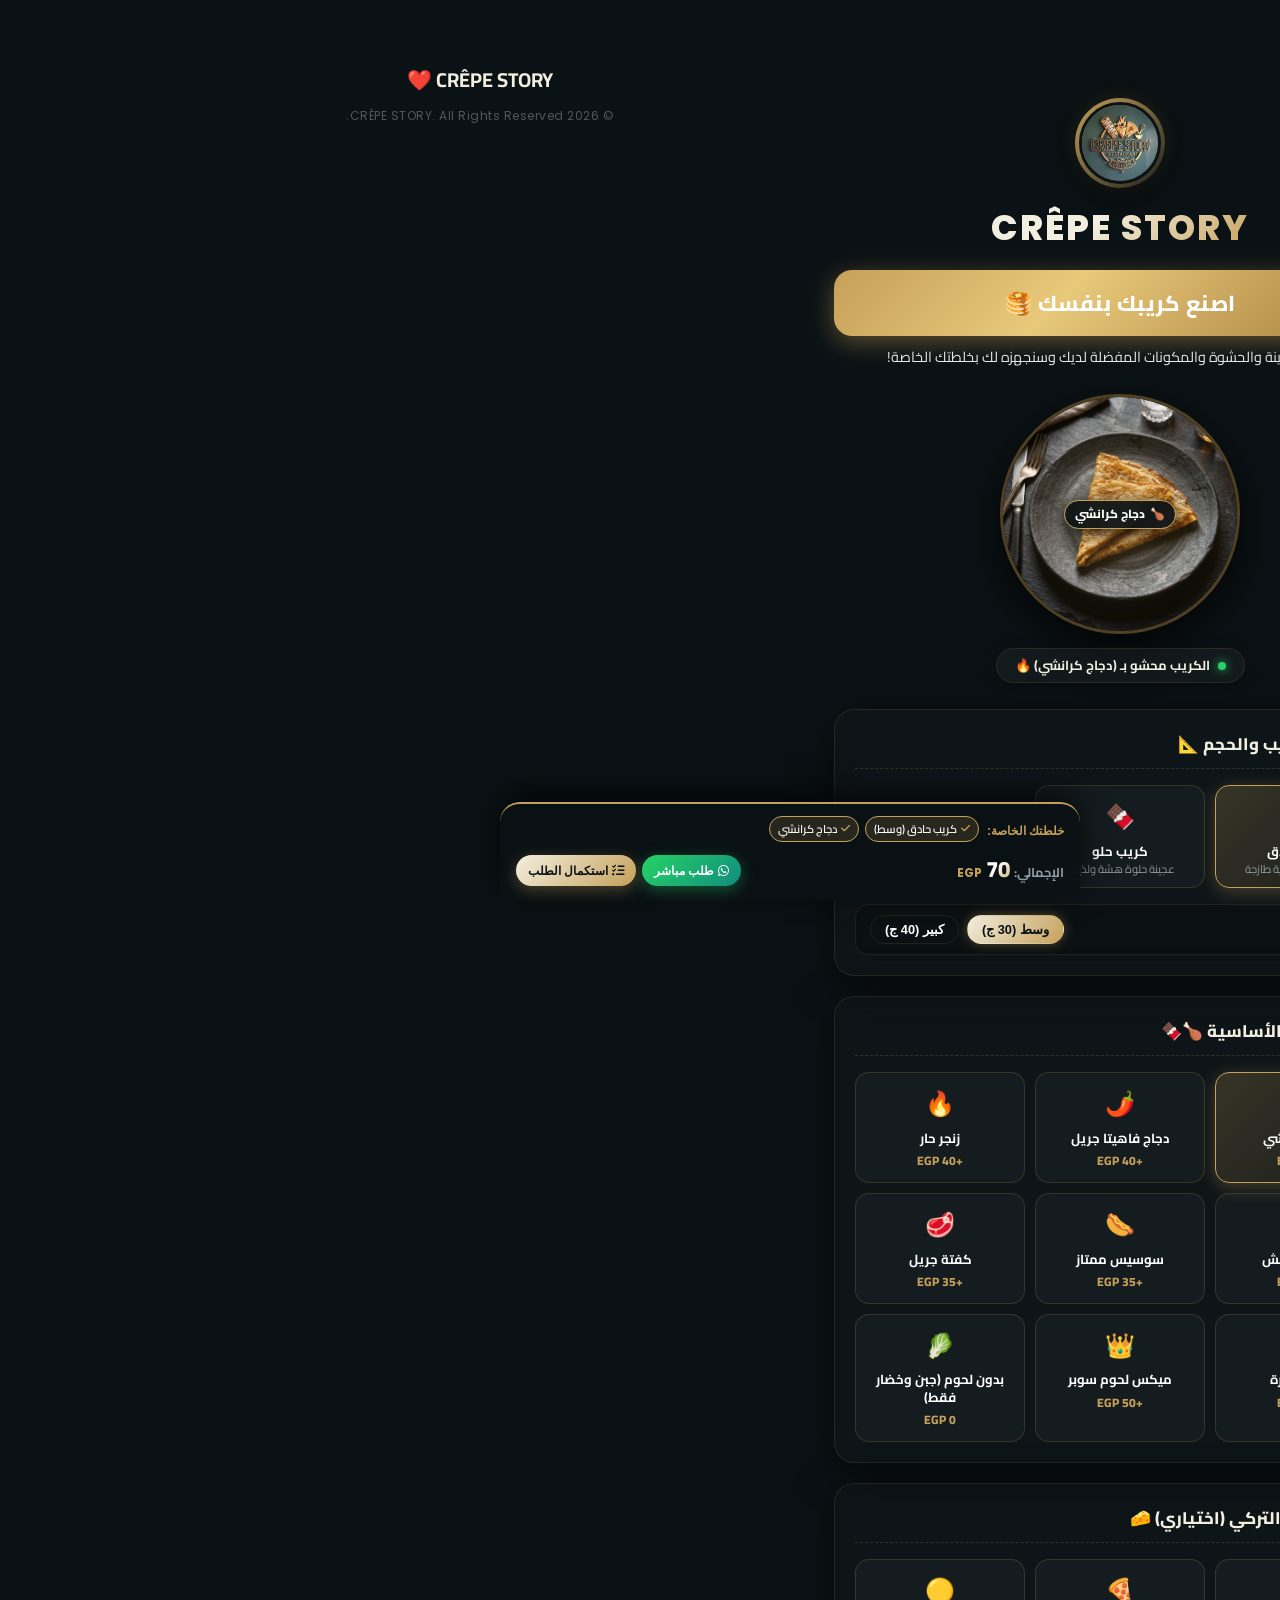
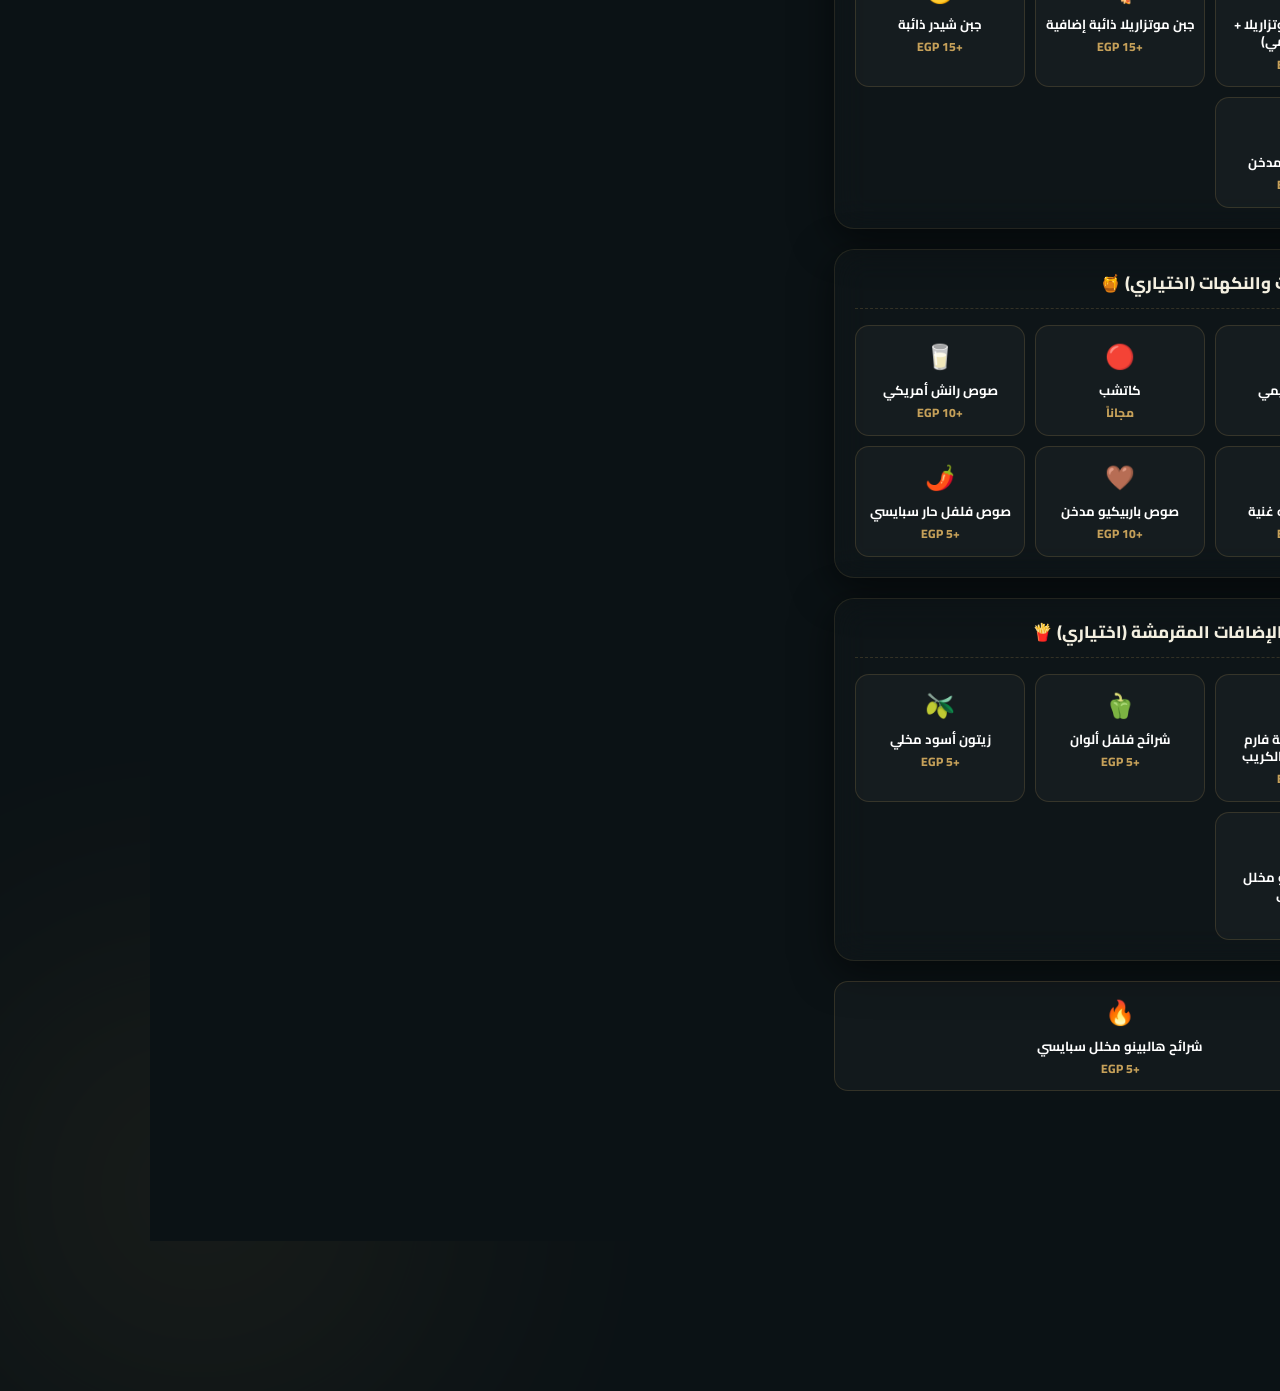
==== commit 7911c397: "Add files via upload" ====
--- a/custom-crepe.html
+++ b/custom-crepe.html
@@ -77,32 +77,24 @@
             </p>
         </div>
 
-        <!-- INTERACTIVE CREPE VISUAL STAGE -->
+        <!-- REALISTIC CREPE PLATE VISUAL STAGE -->
         <div id="crepe-visual-stage" class="crepe-visual-stage reveal active">
-            <div class="stage-plate">
-                <!-- Outer Plate Glow -->
+            <div class="stage-plate-wrapper">
                 <div class="plate-glow"></div>
+                <!-- Real Crepe Food Photography -->
+                <img id="crepe-real-img" src="assets/builder_crepe_plate.png" alt="Realistic Crepe Plate" class="crepe-real-photo">
                 
-                <!-- Crepe Base Visual Representation -->
-                <div id="crepe-base-art" class="crepe-base-art savory-base">
-                    <div class="crepe-fold"></div>
-                    <div class="crepe-glow-ring"></div>
-
-                    <!-- Dynamic Layered Icons & Badges inside the Crepe Canvas -->
-                    <div id="crepe-layers-canvas" class="crepe-layers-canvas">
-                        <!-- Pop-in ingredient badges render here -->
-                    </div>
-                </div>
-
-                <!-- Floating Particle Emitter Container -->
-                <div id="particle-emitter" class="particle-emitter"></div>
-            </div>
-
-            <!-- Live Status Text -->
+                <!-- Dynamic Overlay Canvas for Selected Ingredients -->
+                <div id="crepe-layers-canvas" class="crepe-layers-canvas">
+                    <!-- Dynamic badges and drizzle overlays render here -->
+                </div>
+            </div>
+
+            <!-- Live Status Indicator -->
             <div class="stage-status-box">
                 <span class="status-dot"></span>
-                <span id="crepe-status-text" class="status-text lang-ar">كريب ذهبي مقرمش جاهز للإضافة...</span>
-                <span id="crepe-status-text-en" class="status-text lang-en">Crispy golden crepe ready for toppings...</span>
+                <span id="crepe-status-text" class="status-text lang-ar">طبق كريب طازج جاهز لإضافة الحشوات...</span>
+                <span id="crepe-status-text-en" class="status-text lang-en">Fresh crepe plate ready for fillings...</span>
             </div>
         </div>
 
--- a/style.css
+++ b/style.css
@@ -2085,39 +2085,57 @@
 }
 
 /* ==========================================
-   INTERACTIVE CREPE CANVAS & VISUAL STAGE
+   INTERACTIVE REAL CREPE PLATE VISUAL STAGE
    ========================================== */
 .crepe-visual-stage {
     width: 100%;
     display: flex;
     flex-direction: column;
     align-items: center;
-    margin-bottom: 24px;
+    margin-bottom: 26px;
     position: relative;
 }
 
-.stage-plate {
-    width: 210px;
-    height: 210px;
+.stage-plate-wrapper {
+    width: 240px;
+    height: 240px;
     border-radius: 50%;
-    background: radial-gradient(circle, rgba(255,255,255,0.06) 0%, rgba(0,0,0,0.45) 100%);
-    border: 2px solid rgba(197, 160, 89, 0.3);
-    box-shadow: 0 12px 40px rgba(0,0,0,0.65), inset 0 0 20px rgba(197,160,89,0.15);
     position: relative;
     display: flex;
     align-items: center;
     justify-content: center;
-    padding: 10px;
-    transition: all 0.4s ease;
+    border: 3px solid rgba(197, 160, 89, 0.4);
+    box-shadow: 0 14px 45px rgba(0, 0, 0, 0.8), inset 0 0 25px rgba(197, 160, 89, 0.2);
+    overflow: hidden;
+    transition: all 0.4s cubic-bezier(0.165, 0.84, 0.44, 1);
+    background: #000;
+}
+
+.stage-plate-wrapper:hover {
+    border-color: var(--primary-color);
+    box-shadow: 0 18px 55px rgba(197, 160, 89, 0.35);
+}
+
+.crepe-real-photo {
+    width: 100%;
+    height: 100%;
+    object-fit: cover;
+    border-radius: 50%;
+    transition: transform 0.6s cubic-bezier(0.165, 0.84, 0.44, 1);
+}
+
+.stage-plate-wrapper:hover .crepe-real-photo {
+    transform: scale(1.06);
 }
 
 .plate-glow {
     position: absolute;
-    inset: -8px;
+    inset: -10px;
     border-radius: 50%;
-    background: radial-gradient(circle, rgba(197,160,89,0.25) 0%, transparent 70%);
+    background: radial-gradient(circle, rgba(197,160,89,0.3) 0%, transparent 70%);
     animation: pulsePlateGlow 3.5s ease-in-out infinite;
     pointer-events: none;
+    z-index: 2;
 }
 
 @keyframes pulsePlateGlow {
@@ -2125,45 +2143,6 @@
     50% { opacity: 0.75; transform: scale(1.05); }
 }
 
-.crepe-base-art {
-    width: 165px;
-    height: 165px;
-    position: relative;
-    border-radius: 50% 50% 25% 25%;
-    transition: all 0.4s cubic-bezier(0.165, 0.84, 0.44, 1);
-    display: flex;
-    align-items: center;
-    justify-content: center;
-    box-shadow: 0 8px 30px rgba(0,0,0,0.55);
-}
-
-.savory-base {
-    background: linear-gradient(135deg, #e8be6b 0%, #c4943f 60%, #9e7123 100%);
-    border: 3px solid #f2d591;
-}
-
-.sweet-base {
-    background: linear-gradient(135deg, #6b4423 0%, #4a2e16 60%, #2b1708 100%);
-    border: 3px solid #9e6d44;
-}
-
-.crepe-fold {
-    position: absolute;
-    top: 18%;
-    width: 82%;
-    height: 5px;
-    background: rgba(0,0,0,0.25);
-    border-radius: 4px;
-}
-
-.crepe-glow-ring {
-    position: absolute;
-    inset: 0;
-    border-radius: inherit;
-    box-shadow: inset 0 0 15px rgba(255,255,255,0.2);
-    pointer-events: none;
-}
-
 .crepe-layers-canvas {
     position: absolute;
     inset: 0;
@@ -2172,26 +2151,26 @@
     align-items: center;
     justify-content: center;
     align-content: center;
-    gap: 5px;
-    padding: 20px 10px 10px 10px;
-    z-index: 3;
+    gap: 6px;
+    padding: 24px 14px;
+    z-index: 5;
     pointer-events: none;
 }
 
 .visual-ingredient-chip {
-    background: rgba(11, 18, 21, 0.88);
+    background: rgba(11, 18, 21, 0.92);
     border: 1px solid var(--primary-color);
     border-radius: 20px;
-    padding: 3px 8px;
-    font-size: 0.72rem;
+    padding: 4px 10px;
+    font-size: 0.74rem;
     font-weight: 800;
     color: #ffffff;
     display: inline-flex;
     align-items: center;
-    gap: 4px;
+    gap: 5px;
     animation: popIngredient 0.38s cubic-bezier(0.175, 0.885, 0.32, 1.275);
-    box-shadow: 0 4px 14px rgba(0,0,0,0.6);
-    backdrop-filter: blur(4px);
+    box-shadow: 0 4px 16px rgba(0,0,0,0.8);
+    backdrop-filter: blur(8px);
     white-space: nowrap;
 }
 
@@ -2253,22 +2232,18 @@
 }
 
 @media (max-width: 480px) {
-    .stage-plate {
-        width: 170px;
-        height: 170px;
-    }
-    .crepe-base-art {
-        width: 135px;
-        height: 135px;
+    .stage-plate-wrapper {
+        width: 190px;
+        height: 190px;
     }
     .visual-ingredient-chip {
-        font-size: 0.65rem;
-        padding: 2px 6px;
+        font-size: 0.68rem;
+        padding: 3px 7px;
     }
     .stage-status-box {
-        font-size: 0.75rem;
-        padding: 4px 12px;
-    }
-}
-
-
+        font-size: 0.76rem;
+        padding: 5px 14px;
+    }
+}
+
+
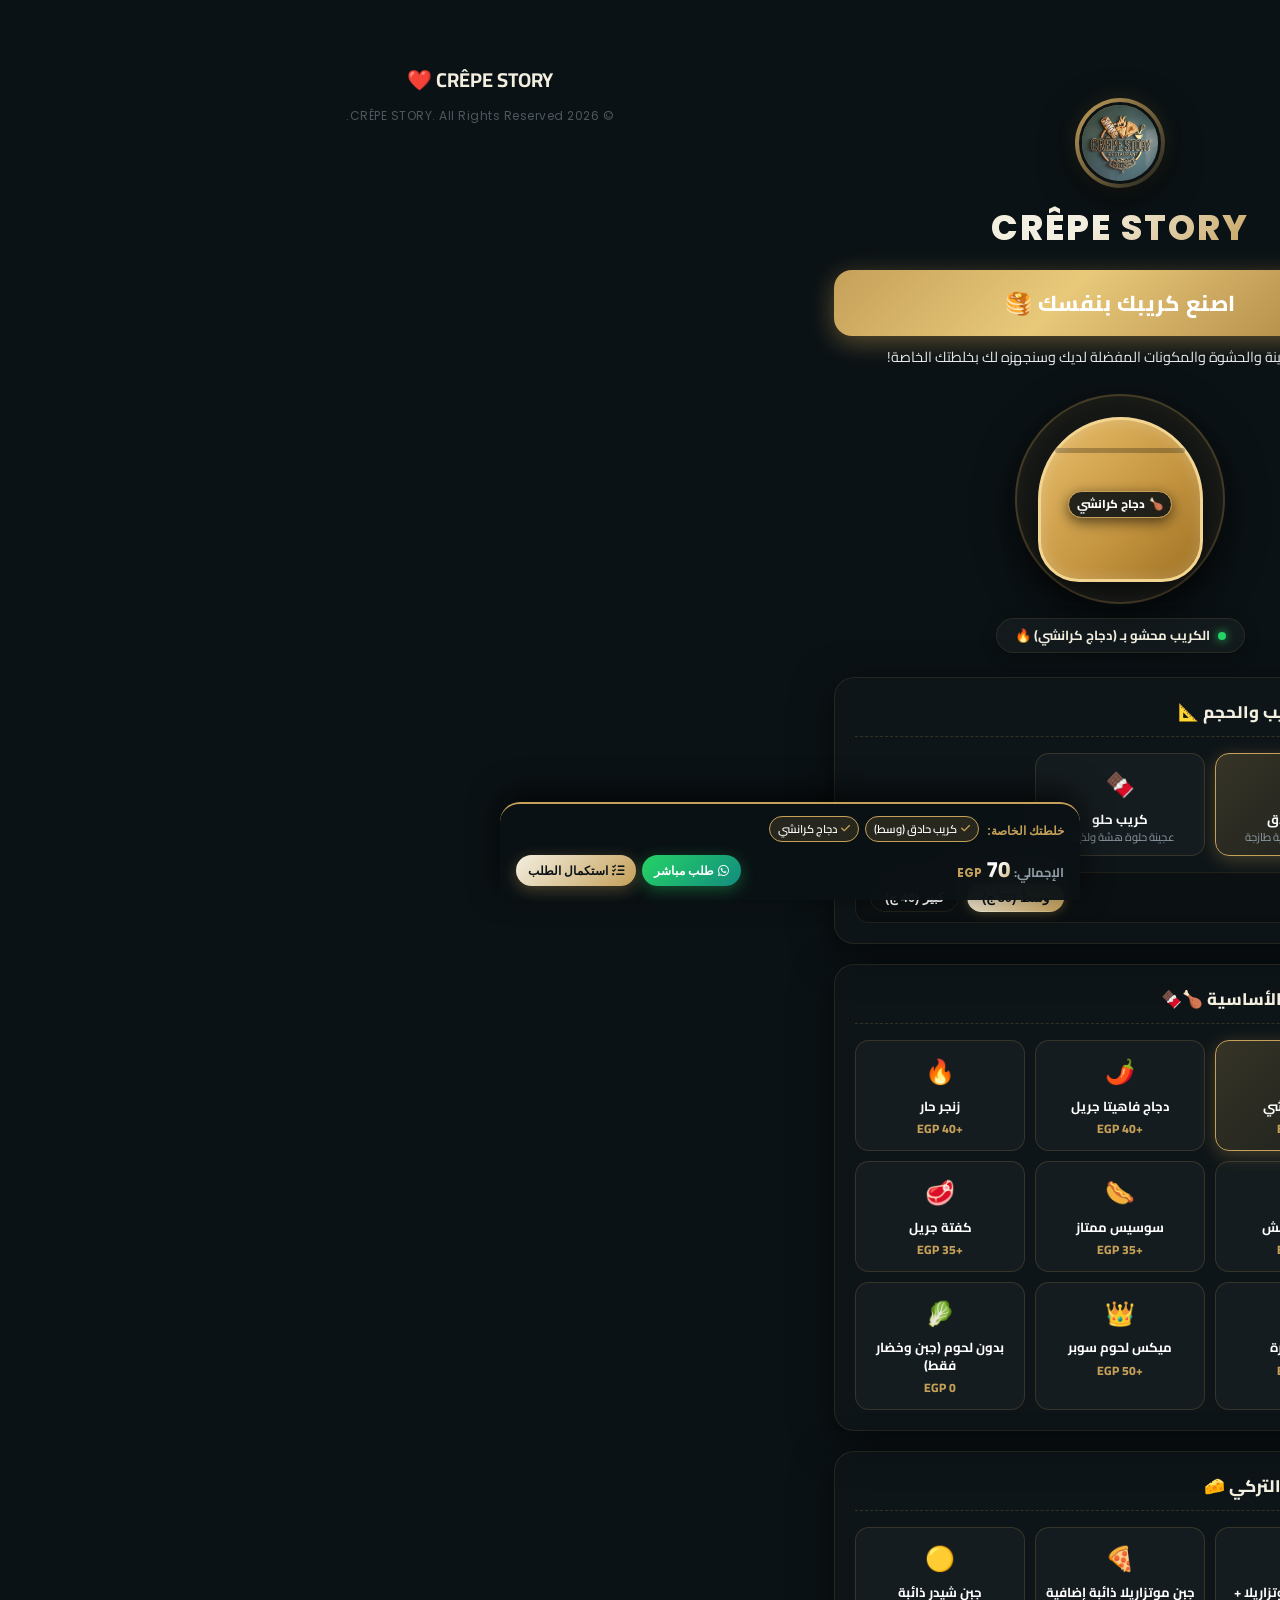
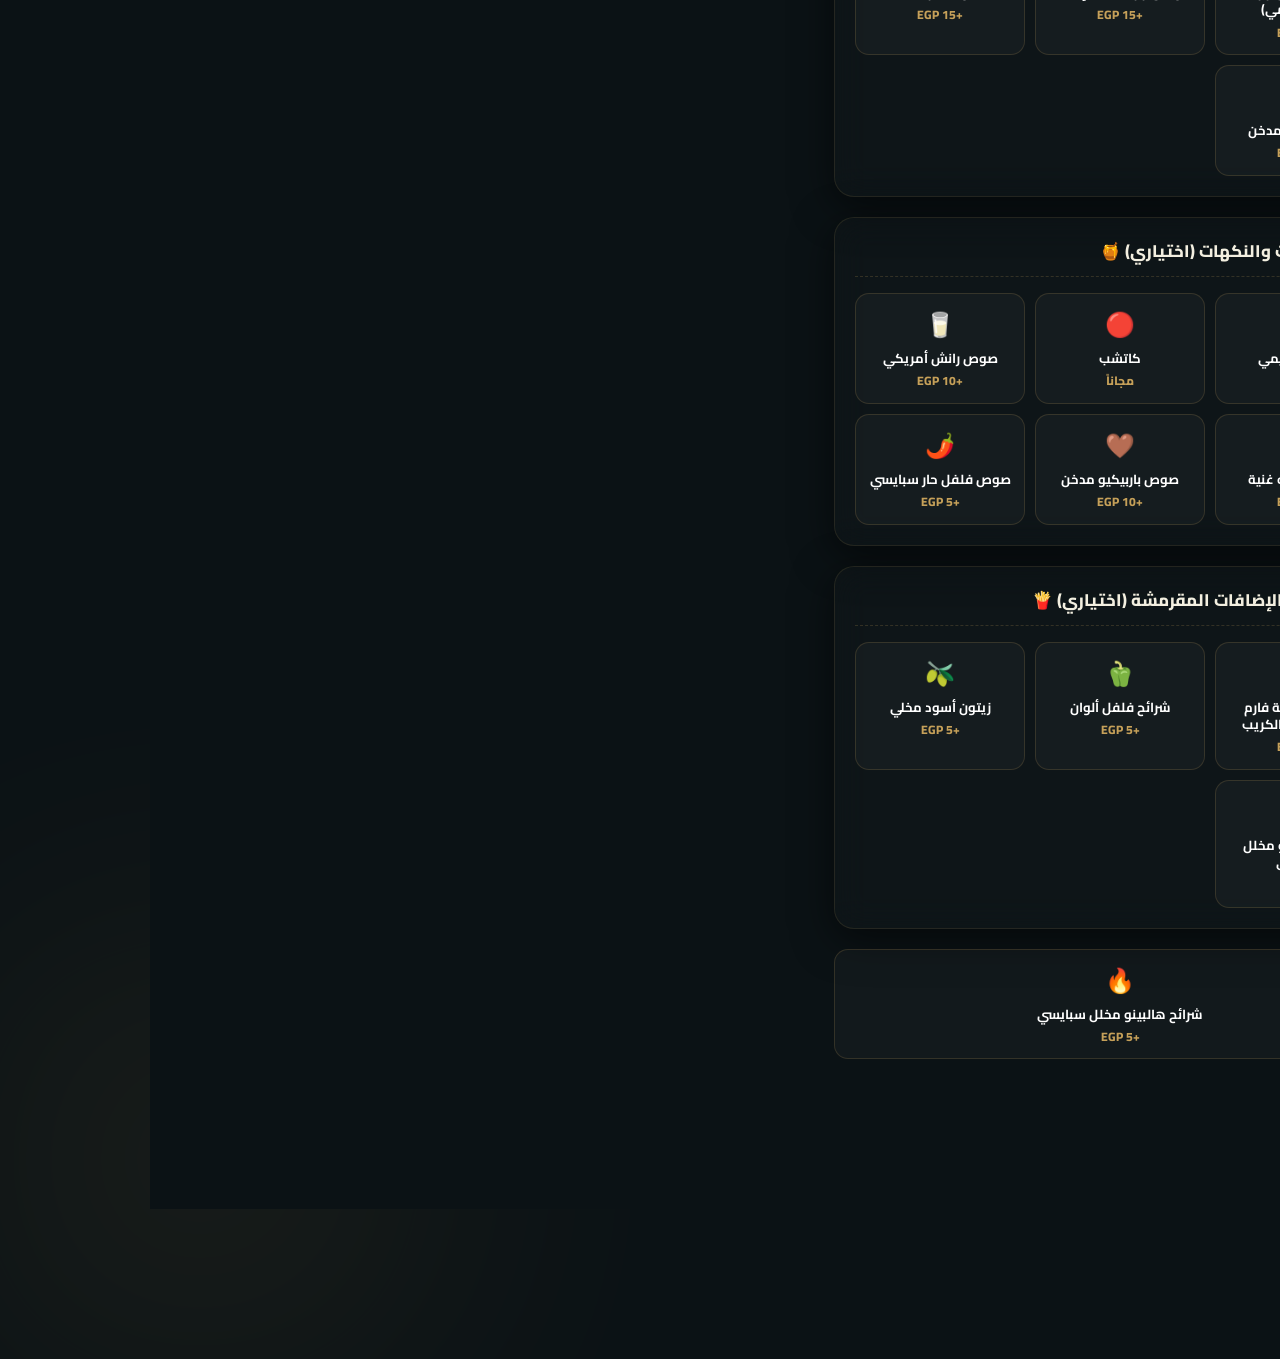
==== commit fb43b4d4: "Add files via upload" ====
--- a/custom-crepe.html
+++ b/custom-crepe.html
@@ -77,24 +77,32 @@
             </p>
         </div>
 
-        <!-- REALISTIC CREPE PLATE VISUAL STAGE -->
+        <!-- INTERACTIVE CREPE VISUAL STAGE -->
         <div id="crepe-visual-stage" class="crepe-visual-stage reveal active">
-            <div class="stage-plate-wrapper">
+            <div class="stage-plate">
+                <!-- Outer Plate Glow -->
                 <div class="plate-glow"></div>
-                <!-- Real Crepe Food Photography -->
-                <img id="crepe-real-img" src="assets/builder_crepe_plate.png" alt="Realistic Crepe Plate" class="crepe-real-photo">
                 
-                <!-- Dynamic Overlay Canvas for Selected Ingredients -->
-                <div id="crepe-layers-canvas" class="crepe-layers-canvas">
-                    <!-- Dynamic badges and drizzle overlays render here -->
-                </div>
-            </div>
-
-            <!-- Live Status Indicator -->
+                <!-- Crepe Base Visual Representation -->
+                <div id="crepe-base-art" class="crepe-base-art savory-base">
+                    <div class="crepe-fold"></div>
+                    <div class="crepe-glow-ring"></div>
+
+                    <!-- Dynamic Layered Icons & Badges inside the Crepe Canvas -->
+                    <div id="crepe-layers-canvas" class="crepe-layers-canvas">
+                        <!-- Pop-in ingredient badges render here -->
+                    </div>
+                </div>
+
+                <!-- Floating Particle Emitter Container -->
+                <div id="particle-emitter" class="particle-emitter"></div>
+            </div>
+
+            <!-- Live Status Text -->
             <div class="stage-status-box">
                 <span class="status-dot"></span>
-                <span id="crepe-status-text" class="status-text lang-ar">طبق كريب طازج جاهز لإضافة الحشوات...</span>
-                <span id="crepe-status-text-en" class="status-text lang-en">Fresh crepe plate ready for fillings...</span>
+                <span id="crepe-status-text" class="status-text lang-ar">كريب ذهبي مقرمش جاهز للإضافة...</span>
+                <span id="crepe-status-text-en" class="status-text lang-en">Crispy golden crepe ready for toppings...</span>
             </div>
         </div>
 
--- a/style.css
+++ b/style.css
@@ -2085,57 +2085,39 @@
 }
 
 /* ==========================================
-   INTERACTIVE REAL CREPE PLATE VISUAL STAGE
+   INTERACTIVE CREPE CANVAS & VISUAL STAGE
    ========================================== */
 .crepe-visual-stage {
     width: 100%;
     display: flex;
     flex-direction: column;
     align-items: center;
-    margin-bottom: 26px;
+    margin-bottom: 24px;
     position: relative;
 }
 
-.stage-plate-wrapper {
-    width: 240px;
-    height: 240px;
+.stage-plate {
+    width: 210px;
+    height: 210px;
     border-radius: 50%;
+    background: radial-gradient(circle, rgba(255,255,255,0.06) 0%, rgba(0,0,0,0.45) 100%);
+    border: 2px solid rgba(197, 160, 89, 0.3);
+    box-shadow: 0 12px 40px rgba(0,0,0,0.65), inset 0 0 20px rgba(197,160,89,0.15);
     position: relative;
     display: flex;
     align-items: center;
     justify-content: center;
-    border: 3px solid rgba(197, 160, 89, 0.4);
-    box-shadow: 0 14px 45px rgba(0, 0, 0, 0.8), inset 0 0 25px rgba(197, 160, 89, 0.2);
-    overflow: hidden;
-    transition: all 0.4s cubic-bezier(0.165, 0.84, 0.44, 1);
-    background: #000;
-}
-
-.stage-plate-wrapper:hover {
-    border-color: var(--primary-color);
-    box-shadow: 0 18px 55px rgba(197, 160, 89, 0.35);
-}
-
-.crepe-real-photo {
-    width: 100%;
-    height: 100%;
-    object-fit: cover;
-    border-radius: 50%;
-    transition: transform 0.6s cubic-bezier(0.165, 0.84, 0.44, 1);
-}
-
-.stage-plate-wrapper:hover .crepe-real-photo {
-    transform: scale(1.06);
+    padding: 10px;
+    transition: all 0.4s ease;
 }
 
 .plate-glow {
     position: absolute;
-    inset: -10px;
+    inset: -8px;
     border-radius: 50%;
-    background: radial-gradient(circle, rgba(197,160,89,0.3) 0%, transparent 70%);
+    background: radial-gradient(circle, rgba(197,160,89,0.25) 0%, transparent 70%);
     animation: pulsePlateGlow 3.5s ease-in-out infinite;
     pointer-events: none;
-    z-index: 2;
 }
 
 @keyframes pulsePlateGlow {
@@ -2143,6 +2125,45 @@
     50% { opacity: 0.75; transform: scale(1.05); }
 }
 
+.crepe-base-art {
+    width: 165px;
+    height: 165px;
+    position: relative;
+    border-radius: 50% 50% 25% 25%;
+    transition: all 0.4s cubic-bezier(0.165, 0.84, 0.44, 1);
+    display: flex;
+    align-items: center;
+    justify-content: center;
+    box-shadow: 0 8px 30px rgba(0,0,0,0.55);
+}
+
+.savory-base {
+    background: linear-gradient(135deg, #e8be6b 0%, #c4943f 60%, #9e7123 100%);
+    border: 3px solid #f2d591;
+}
+
+.sweet-base {
+    background: linear-gradient(135deg, #6b4423 0%, #4a2e16 60%, #2b1708 100%);
+    border: 3px solid #9e6d44;
+}
+
+.crepe-fold {
+    position: absolute;
+    top: 18%;
+    width: 82%;
+    height: 5px;
+    background: rgba(0,0,0,0.25);
+    border-radius: 4px;
+}
+
+.crepe-glow-ring {
+    position: absolute;
+    inset: 0;
+    border-radius: inherit;
+    box-shadow: inset 0 0 15px rgba(255,255,255,0.2);
+    pointer-events: none;
+}
+
 .crepe-layers-canvas {
     position: absolute;
     inset: 0;
@@ -2151,26 +2172,26 @@
     align-items: center;
     justify-content: center;
     align-content: center;
-    gap: 6px;
-    padding: 24px 14px;
-    z-index: 5;
+    gap: 5px;
+    padding: 20px 10px 10px 10px;
+    z-index: 3;
     pointer-events: none;
 }
 
 .visual-ingredient-chip {
-    background: rgba(11, 18, 21, 0.92);
+    background: rgba(11, 18, 21, 0.88);
     border: 1px solid var(--primary-color);
     border-radius: 20px;
-    padding: 4px 10px;
-    font-size: 0.74rem;
+    padding: 3px 8px;
+    font-size: 0.72rem;
     font-weight: 800;
     color: #ffffff;
     display: inline-flex;
     align-items: center;
-    gap: 5px;
+    gap: 4px;
     animation: popIngredient 0.38s cubic-bezier(0.175, 0.885, 0.32, 1.275);
-    box-shadow: 0 4px 16px rgba(0,0,0,0.8);
-    backdrop-filter: blur(8px);
+    box-shadow: 0 4px 14px rgba(0,0,0,0.6);
+    backdrop-filter: blur(4px);
     white-space: nowrap;
 }
 
@@ -2232,18 +2253,22 @@
 }
 
 @media (max-width: 480px) {
-    .stage-plate-wrapper {
-        width: 190px;
-        height: 190px;
+    .stage-plate {
+        width: 170px;
+        height: 170px;
+    }
+    .crepe-base-art {
+        width: 135px;
+        height: 135px;
     }
     .visual-ingredient-chip {
-        font-size: 0.68rem;
-        padding: 3px 7px;
+        font-size: 0.65rem;
+        padding: 2px 6px;
     }
     .stage-status-box {
-        font-size: 0.76rem;
-        padding: 5px 14px;
-    }
-}
-
-
+        font-size: 0.75rem;
+        padding: 4px 12px;
+    }
+}
+
+
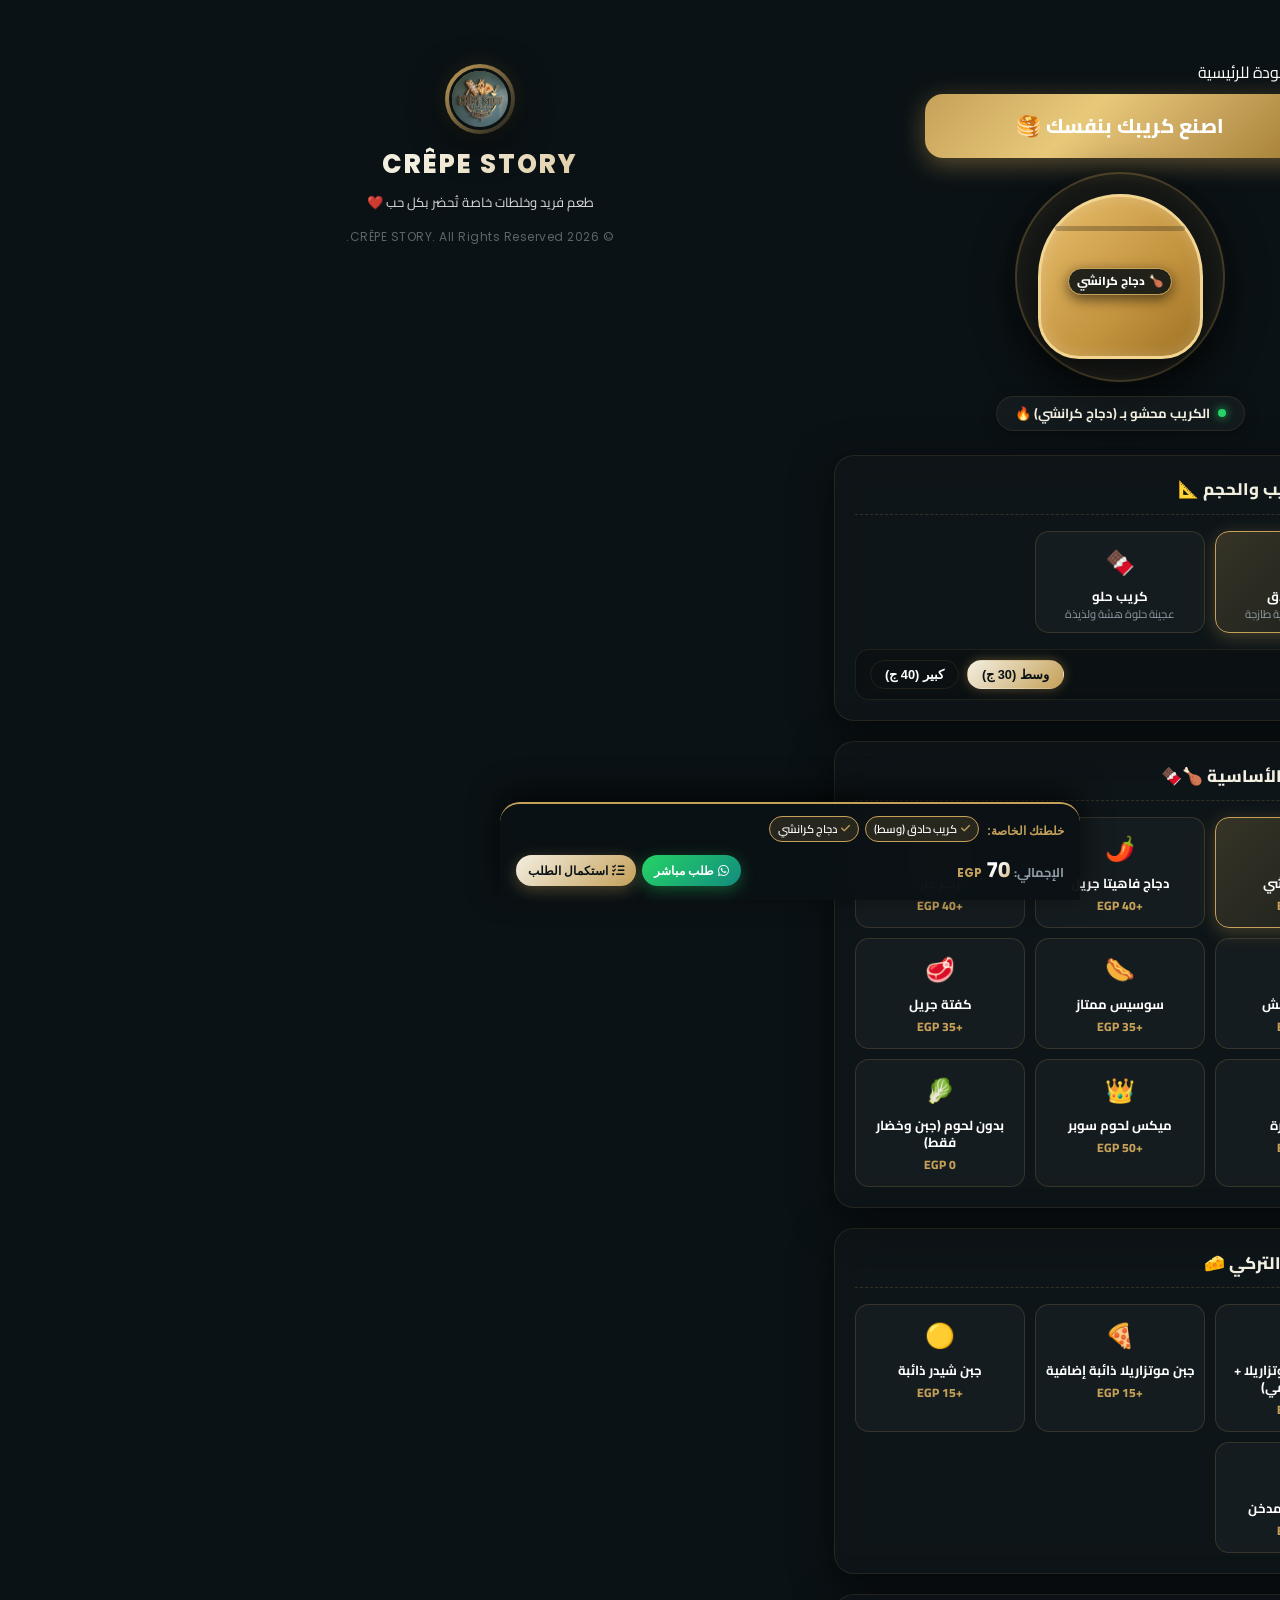
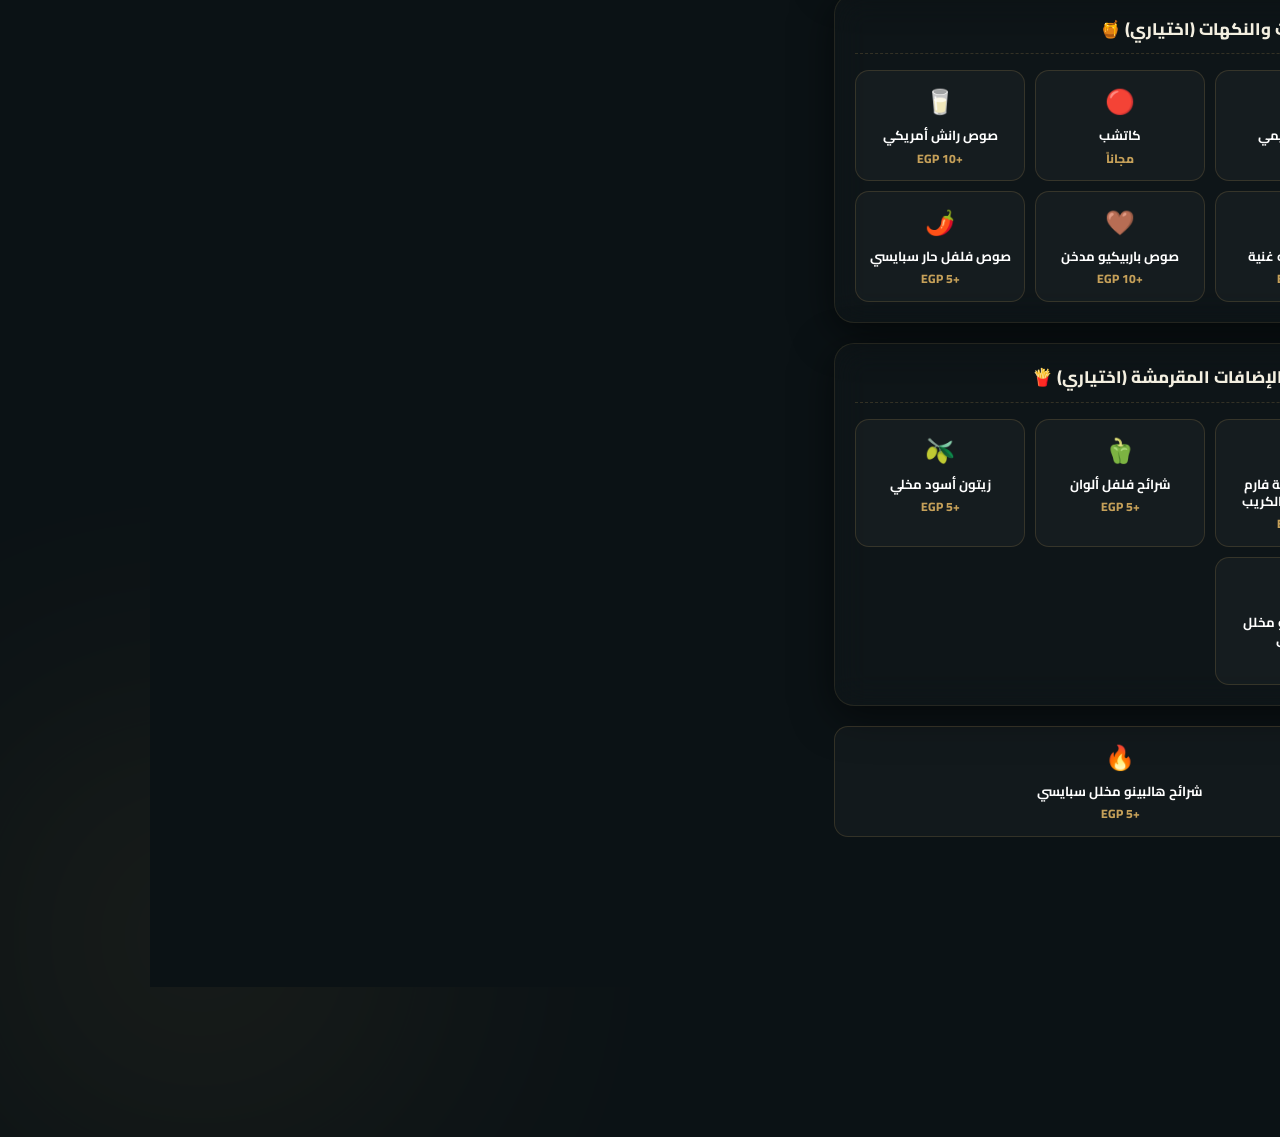
==== commit d690638e: "Add files via upload" ====
--- a/custom-crepe.html
+++ b/custom-crepe.html
@@ -54,27 +54,16 @@
 
     <div class="container builder-container">
 
-        <!-- Back Button & Header -->
-        <div class="builder-header">
+        <!-- Compact Top Header -->
+        <div class="builder-top-bar" style="display: flex; align-items: center; justify-content: space-between; margin-bottom: 14px; flex-wrap: wrap; gap: 8px;">
             <a href="index.html" class="btn-back">
                 <span class="lang-ar"><i class="fa-solid fa-arrow-right"></i> العودة للرئيسية</span>
                 <span class="lang-en">Back to Home <i class="fa-solid fa-arrow-right"></i></span>
             </a>
-        </div>
-
-        <div class="hero-section text-center" style="margin-bottom: 24px;">
-            <div class="logo-wrapper" style="width: 90px; height: 90px; margin-bottom: 12px;">
-                <img src="logo.jpg" alt="CRÊPE STORY Logo" class="brand-logo">
-            </div>
-            <h1 class="brand-title font-en" style="font-size: 2.2rem;">CRÊPE STORY</h1>
-            <h2 class="section-title section-title-gold" style="margin-top: 10px; margin-bottom: 8px;">
+            <h1 class="section-title section-title-gold" style="font-size: 1.25rem; margin: 0;">
                 <span class="lang-ar">اصنع كريبك بنفسك 🥞</span>
                 <span class="lang-en">Build Your Own Crepe 🥞</span>
-            </h2>
-            <p class="welcome-text" style="font-size: 0.9rem; opacity: 0.9;">
-                <span class="lang-ar">اختر نوع العجينة والحشوة والمكونات المفضلة لديك وسنجهزه لك بخلطتك الخاصة!</span>
-                <span class="lang-en">Craft your customized crepe with your favorite ingredients, cheeses, and sauces!</span>
-            </p>
+            </h1>
         </div>
 
         <!-- INTERACTIVE CREPE VISUAL STAGE -->
@@ -621,10 +610,17 @@
             </div>
         </div>
 
-        <!-- Footer -->
-        <footer class="footer-section reveal" style="margin-top: 40px;">
-            <p class="footer-thanks">CRÊPE STORY ❤️</p>
-            <p class="footer-copyright font-en">&copy; 2026 CRÊPE STORY. All Rights Reserved.</p>
+        <!-- Footer with Brand Logo at Bottom -->
+        <footer class="footer-section reveal text-center" style="margin-top: 40px; padding-bottom: 20px;">
+            <div class="logo-wrapper" style="width: 70px; height: 70px; margin: 0 auto 10px auto;">
+                <img src="logo.jpg" alt="CRÊPE STORY Logo" class="brand-logo">
+            </div>
+            <h2 class="brand-title font-en" style="font-size: 1.6rem; color: var(--primary-color); margin-bottom: 6px;">CRÊPE STORY</h2>
+            <p class="welcome-text" style="font-size: 0.82rem; opacity: 0.85; max-width: 380px; margin: 0 auto 12px auto;">
+                <span class="lang-ar">طعم فريد وخلطات خاصة تُحضر بكل حب ❤️</span>
+                <span class="lang-en">Crafted with love for the ultimate crepe experience ❤️</span>
+            </p>
+            <p class="footer-copyright font-en" style="font-size: 0.75rem; opacity: 0.6;">&copy; 2026 CRÊPE STORY. All Rights Reserved.</p>
         </footer>
     </div>
 
--- a/style.css
+++ b/style.css
@@ -2253,22 +2253,163 @@
 }
 
 @media (max-width: 480px) {
+    .builder-container {
+        padding-left: 8px !important;
+        padding-right: 8px !important;
+        padding-bottom: 140px !important;
+    }
+
+    .hero-section {
+        margin-bottom: 14px !important;
+    }
+
+    .brand-title {
+        font-size: 1.8rem !important;
+    }
+
+    .crepe-visual-stage {
+        margin-bottom: 16px;
+    }
+
     .stage-plate {
-        width: 170px;
-        height: 170px;
-    }
+        width: 155px;
+        height: 155px;
+        padding: 6px;
+    }
+
     .crepe-base-art {
-        width: 135px;
-        height: 135px;
-    }
+        width: 125px;
+        height: 125px;
+    }
+
     .visual-ingredient-chip {
+        font-size: 0.62rem;
+        padding: 2px 5px;
+        gap: 2px;
+    }
+
+    .stage-status-box {
+        margin-top: 10px;
+        font-size: 0.72rem;
+        padding: 4px 12px;
+        max-width: 94%;
+        text-align: center;
+    }
+
+    .builder-step-card {
+        padding: 12px 8px;
+        border-radius: 16px;
+    }
+
+    .step-badge {
+        font-size: 0.88rem;
+        margin-bottom: 10px;
+        padding-bottom: 6px;
+    }
+
+    .step-num {
+        width: 24px;
+        height: 24px;
+        font-size: 0.8rem;
+    }
+
+    .step-options-grid {
+        grid-template-columns: repeat(2, 1fr);
+        gap: 8px;
+    }
+
+    .chip-card {
+        padding: 10px 4px;
+        border-radius: 12px;
+    }
+
+    .chip-icon {
+        font-size: 1.25rem;
+    }
+
+    .chip-title {
+        font-size: 0.74rem;
+    }
+
+    .chip-desc {
+        font-size: 0.64rem;
+    }
+
+    .chip-price {
+        font-size: 0.7rem;
+    }
+
+    .size-selector-box {
+        padding: 8px 10px;
+        gap: 6px;
+    }
+
+    .size-label {
+        font-size: 0.78rem;
+    }
+
+    .btn-size-toggle {
+        padding: 5px 10px;
+        font-size: 0.74rem;
+    }
+
+    .builder-sticky-bar {
+        padding: 10px 10px 8px 10px;
+        border-radius: 16px 16px 0 0;
+        gap: 6px;
+    }
+
+    .summary-title {
+        font-size: 0.7rem;
+    }
+
+    .tag-pill {
         font-size: 0.65rem;
         padding: 2px 6px;
     }
-    .stage-status-box {
+
+    .total-amount {
+        font-size: 1.25rem;
+    }
+
+    .price-label {
         font-size: 0.75rem;
-        padding: 4px 12px;
-    }
-}
-
-
+    }
+
+    .currency {
+        font-size: 0.7rem;
+    }
+
+    .builder-actions {
+        gap: 5px;
+    }
+
+    .btn-builder-action {
+        padding: 7px 9px;
+        font-size: 0.7rem;
+        border-radius: 20px;
+    }
+}
+
+@media (max-width: 360px) {
+    .step-options-grid {
+        grid-template-columns: repeat(2, 1fr);
+        gap: 6px;
+    }
+    
+    .chip-card {
+        padding: 8px 2px;
+    }
+
+    .chip-title {
+        font-size: 0.68rem;
+    }
+
+    .btn-builder-action {
+        padding: 6px 7px;
+        font-size: 0.65rem;
+    }
+}
+
+
+
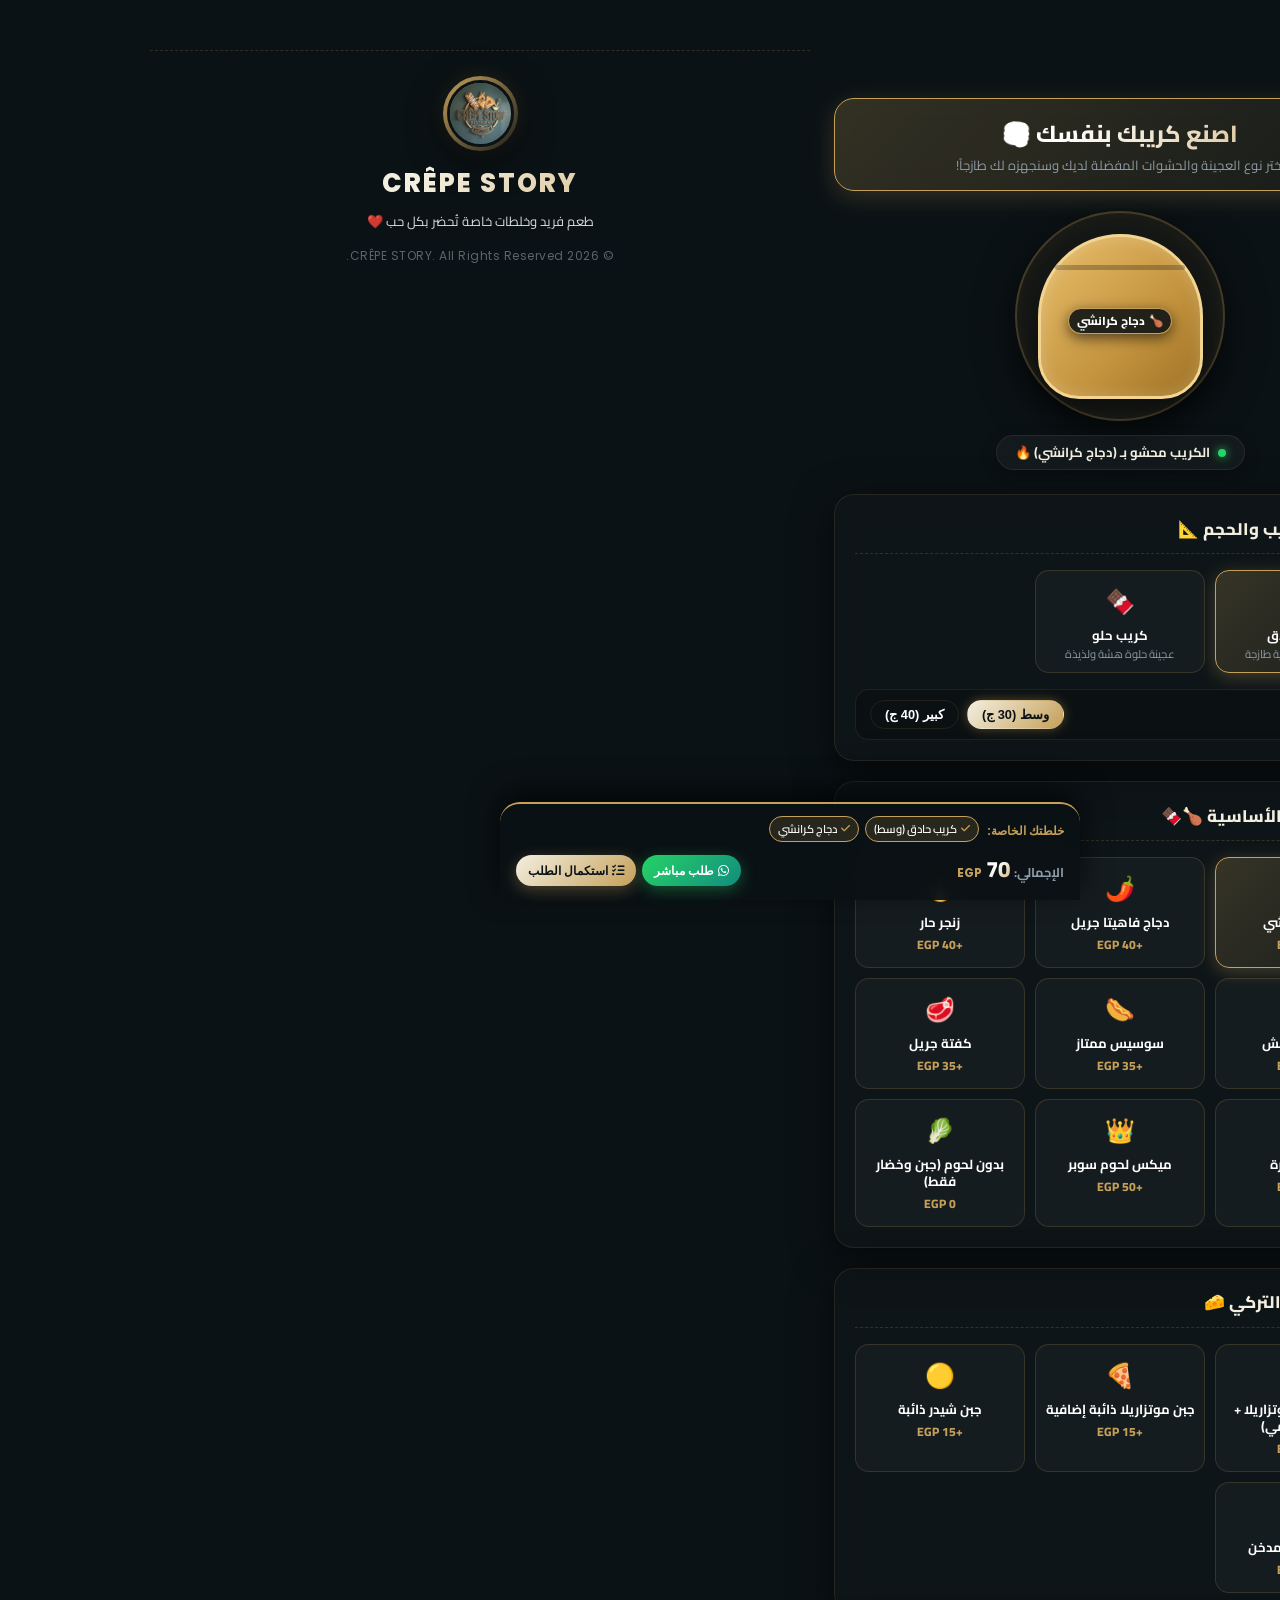
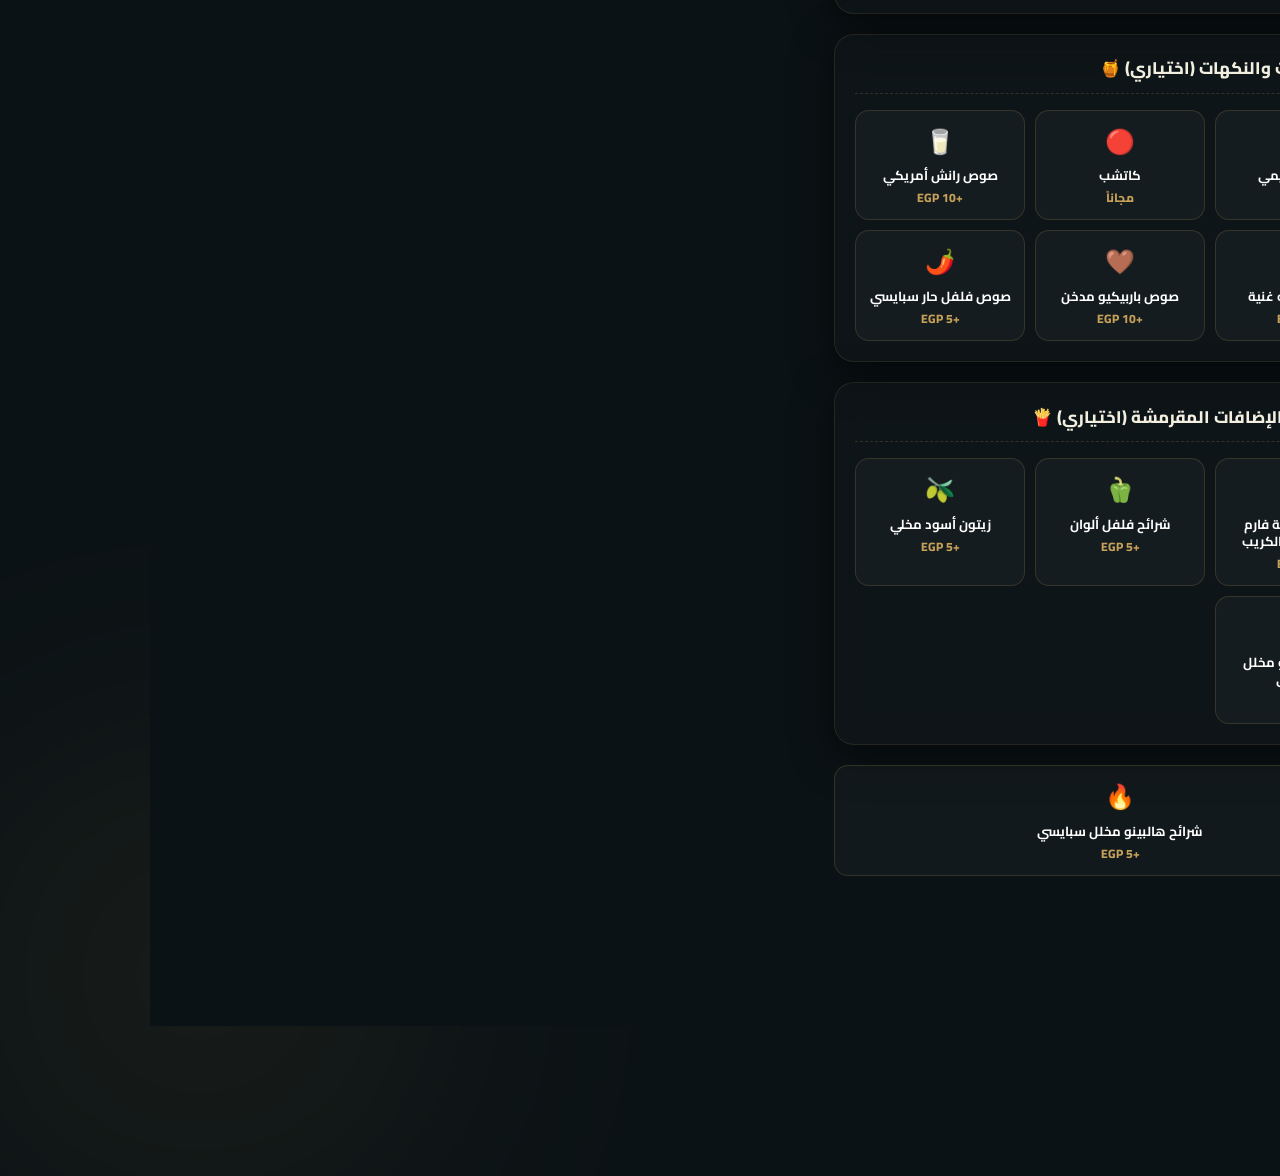
==== commit fa4a80d1: "Add files via upload" ====
--- a/custom-crepe.html
+++ b/custom-crepe.html
@@ -54,16 +54,23 @@
 
     <div class="container builder-container">
 
-        <!-- Compact Top Header -->
-        <div class="builder-top-bar" style="display: flex; align-items: center; justify-content: space-between; margin-bottom: 14px; flex-wrap: wrap; gap: 8px;">
+        <!-- Top Header & Navigation -->
+        <div class="builder-top-bar">
             <a href="index.html" class="btn-back">
                 <span class="lang-ar"><i class="fa-solid fa-arrow-right"></i> العودة للرئيسية</span>
                 <span class="lang-en">Back to Home <i class="fa-solid fa-arrow-right"></i></span>
             </a>
-            <h1 class="section-title section-title-gold" style="font-size: 1.25rem; margin: 0;">
-                <span class="lang-ar">اصنع كريبك بنفسك 🥞</span>
-                <span class="lang-en">Build Your Own Crepe 🥞</span>
-            </h1>
+            
+            <div class="builder-title-box">
+                <h1 class="builder-main-title">
+                    <span class="lang-ar">اصنع كريبك بنفسك 🥞</span>
+                    <span class="lang-en">Build Your Own Crepe 🥞</span>
+                </h1>
+                <p class="builder-subtitle">
+                    <span class="lang-ar">اختر نوع العجينة والحشوات المفضلة لديك وسنجهزه لك طازجاً!</span>
+                    <span class="lang-en">Craft your customized crepe with your favorite ingredients!</span>
+                </p>
+            </div>
         </div>
 
         <!-- INTERACTIVE CREPE VISUAL STAGE -->
@@ -610,9 +617,9 @@
             </div>
         </div>
 
-        <!-- Footer with Brand Logo at Bottom -->
-        <footer class="footer-section reveal text-center" style="margin-top: 40px; padding-bottom: 20px;">
-            <div class="logo-wrapper" style="width: 70px; height: 70px; margin: 0 auto 10px auto;">
+        <!-- Footer with Brand Logo at the Very Bottom -->
+        <footer class="footer-section reveal text-center" style="margin-top: 50px; padding-top: 25px; padding-bottom: 30px; border-top: 1px dashed rgba(197, 160, 89, 0.2); width: 100%;">
+            <div class="logo-wrapper" style="width: 75px; height: 75px; margin: 0 auto 12px auto;">
                 <img src="logo.jpg" alt="CRÊPE STORY Logo" class="brand-logo">
             </div>
             <h2 class="brand-title font-en" style="font-size: 1.6rem; color: var(--primary-color); margin-bottom: 6px;">CRÊPE STORY</h2>
--- a/style.css
+++ b/style.css
@@ -1708,11 +1708,51 @@
     padding-bottom: 150px !important;
 }
 
-.builder-header {
-    width: 100%;
-    display: flex;
-    justify-content: flex-start;
-    margin-bottom: 12px;
+.builder-top-bar {
+    width: 100%;
+    display: flex;
+    flex-direction: column;
+    align-items: center;
+    gap: 12px;
+    margin-bottom: 20px;
+    text-align: center;
+    position: relative;
+}
+
+.builder-top-bar .btn-back {
+    align-self: flex-start;
+}
+
+body[dir="rtl"] .builder-top-bar .btn-back {
+    align-self: flex-start;
+}
+
+.builder-title-box {
+    width: 100%;
+    background: linear-gradient(135deg, rgba(197, 160, 89, 0.22) 0%, rgba(197, 160, 89, 0.06) 100%);
+    border: 1px solid var(--primary-color);
+    border-radius: 20px;
+    padding: 16px 20px;
+    box-shadow: 0 6px 25px rgba(197, 160, 89, 0.22);
+    backdrop-filter: blur(12px);
+    -webkit-backdrop-filter: blur(12px);
+}
+
+.builder-main-title {
+    font-size: 1.45rem;
+    font-weight: 800;
+    color: #ffffff;
+    margin-bottom: 4px;
+    background: linear-gradient(135deg, #ffffff 40%, var(--primary-color) 100%);
+    -webkit-background-clip: text;
+    -webkit-text-fill-color: transparent;
+}
+
+.builder-subtitle {
+    font-size: 0.82rem;
+    color: var(--text-gray);
+    margin: 0;
+    line-height: 1.4;
 }
 
 .builder-wizard {
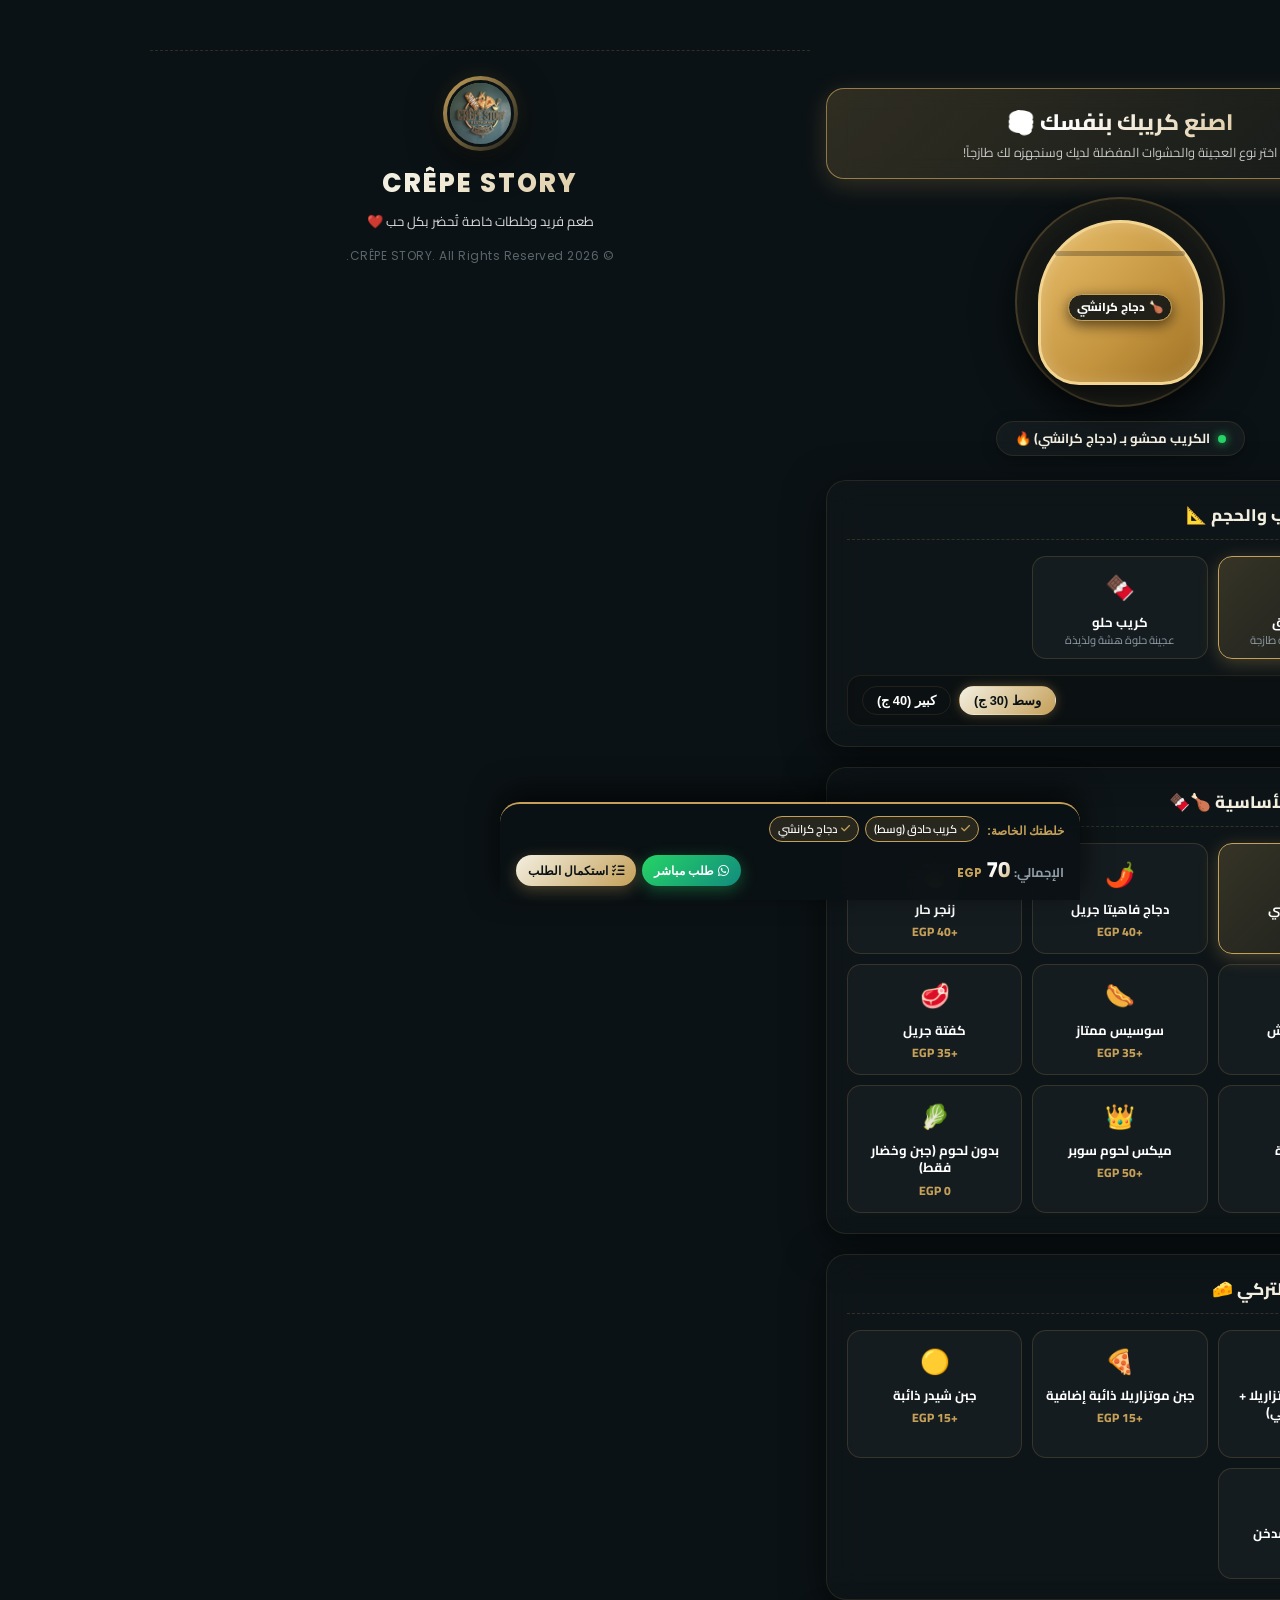
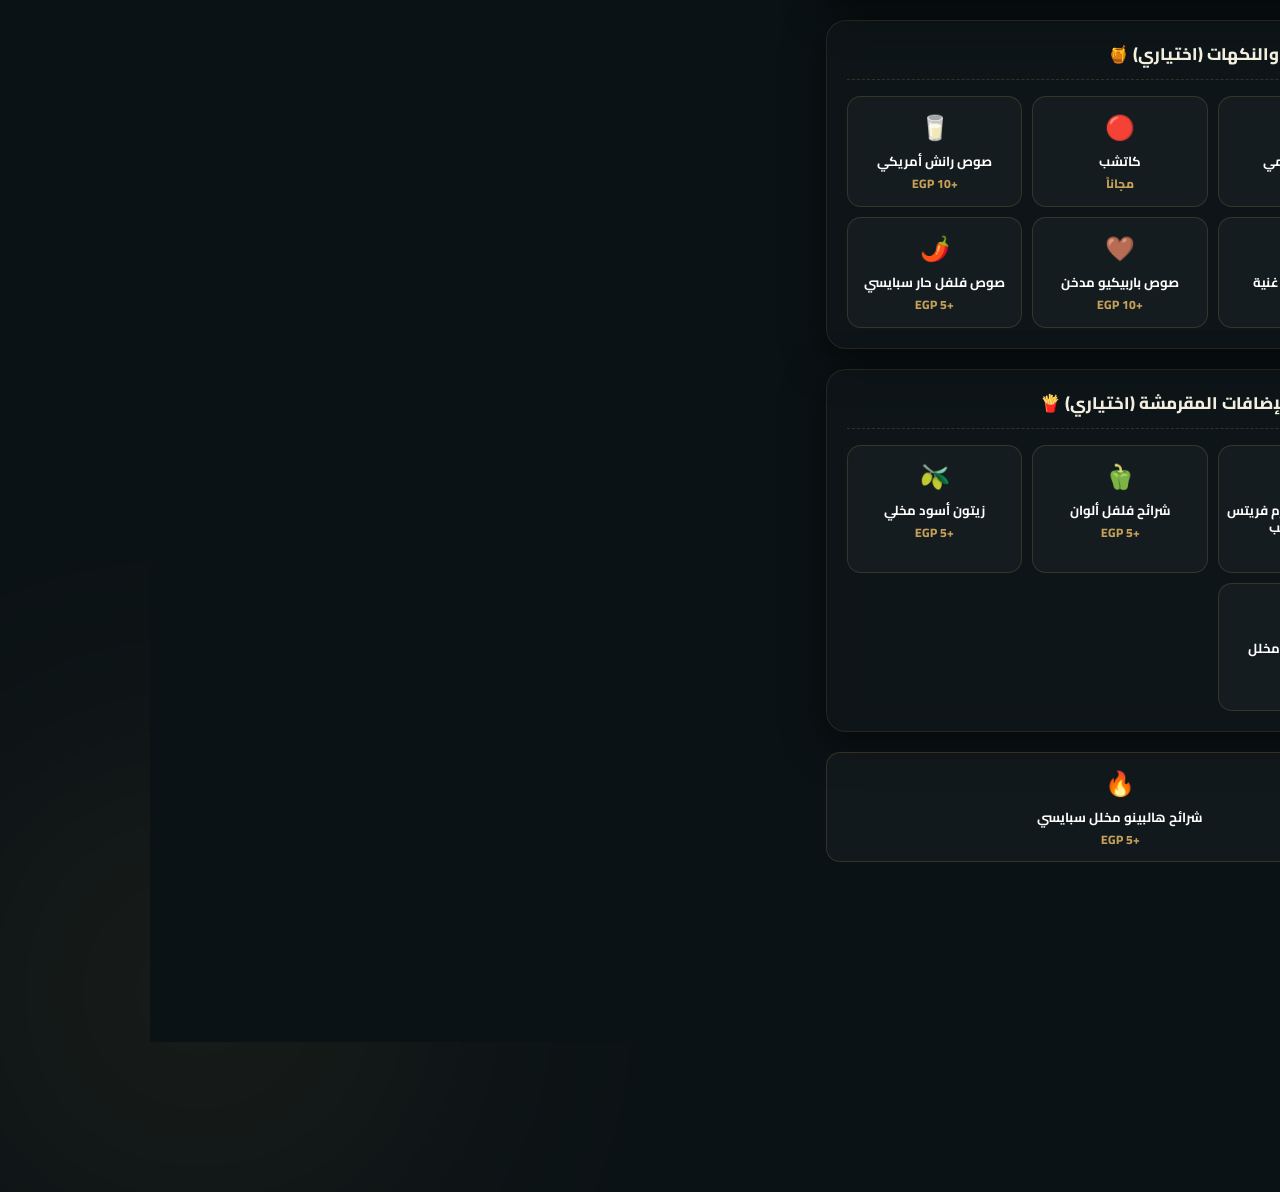
==== commit 5fef08c8: "Add files via upload" ====
--- a/custom-crepe.html
+++ b/custom-crepe.html
@@ -21,7 +21,88 @@
     <link rel="stylesheet" href="https://cdnjs.cloudflare.com/ajax/libs/font-awesome/6.4.0/css/all.min.css">
 
     <!-- Custom CSS -->
-    <link rel="stylesheet" href="style.css?v=5">
+    <link rel="stylesheet" href="style.css?v=20">
+    
+    <!-- Builder Page Override Styles -->
+    <style>
+        /* Force single-column layout for custom crepe builder page */
+        .builder-container {
+            max-width: 620px !important;
+            width: 100% !important;
+            display: flex !important;
+            flex-direction: column !important;
+            align-items: center !important;
+            padding: 50px 16px 180px 16px !important;
+        }
+
+        .builder-top-bar {
+            width: 100% !important;
+            display: flex !important;
+            flex-direction: column !important;
+            align-items: stretch !important;
+            gap: 12px !important;
+            margin-bottom: 18px !important;
+        }
+
+        .builder-top-bar .btn-back {
+            align-self: flex-start !important;
+        }
+
+        .builder-title-box {
+            width: 100% !important;
+            text-align: center !important;
+            background: linear-gradient(135deg, rgba(197,160,89,0.20) 0%, rgba(197,160,89,0.05) 100%) !important;
+            border: 1px solid rgba(197,160,89,0.7) !important;
+            border-radius: 18px !important;
+            padding: 16px 20px !important;
+            backdrop-filter: blur(12px) !important;
+        }
+
+        .builder-main-title {
+            font-size: 1.4rem !important;
+            font-weight: 800 !important;
+            background: linear-gradient(135deg, #fff 40%, #c5a059 100%) !important;
+            -webkit-background-clip: text !important;
+            -webkit-text-fill-color: transparent !important;
+            margin-bottom: 4px !important;
+        }
+
+        .builder-subtitle {
+            font-size: 0.8rem !important;
+            opacity: 0.75 !important;
+            margin: 0 !important;
+            -webkit-text-fill-color: var(--text-white) !important;
+            color: var(--text-white) !important;
+        }
+
+        #crepe-visual-stage {
+            width: 100% !important;
+        }
+
+        .builder-wizard {
+            width: 100% !important;
+        }
+
+        /* Footer branding at the very bottom */
+        .builder-container .footer-section {
+            width: 100% !important;
+            margin-top: 50px !important;
+            padding-top: 24px !important;
+            padding-bottom: 30px !important;
+            border-top: 1px dashed rgba(197,160,89,0.25) !important;
+            text-align: center !important;
+        }
+
+        @media (max-width: 480px) {
+            .builder-container {
+                padding: 45px 10px 170px 10px !important;
+            }
+            .builder-main-title {
+                font-size: 1.15rem !important;
+            }
+        }
+    </style>
+
 </head>
 
 <body data-lang="ar">
@@ -632,8 +713,8 @@
     </div>
 
     <!-- Builder JavaScript Logic -->
-    <script src="script.js?v=5"></script>
-    <script src="custom-crepe.js?v=1"></script>
+    <script src="script.js?v=20"></script>
+    <script src="custom-crepe.js?v=20"></script>
 </body>
 
 </html>
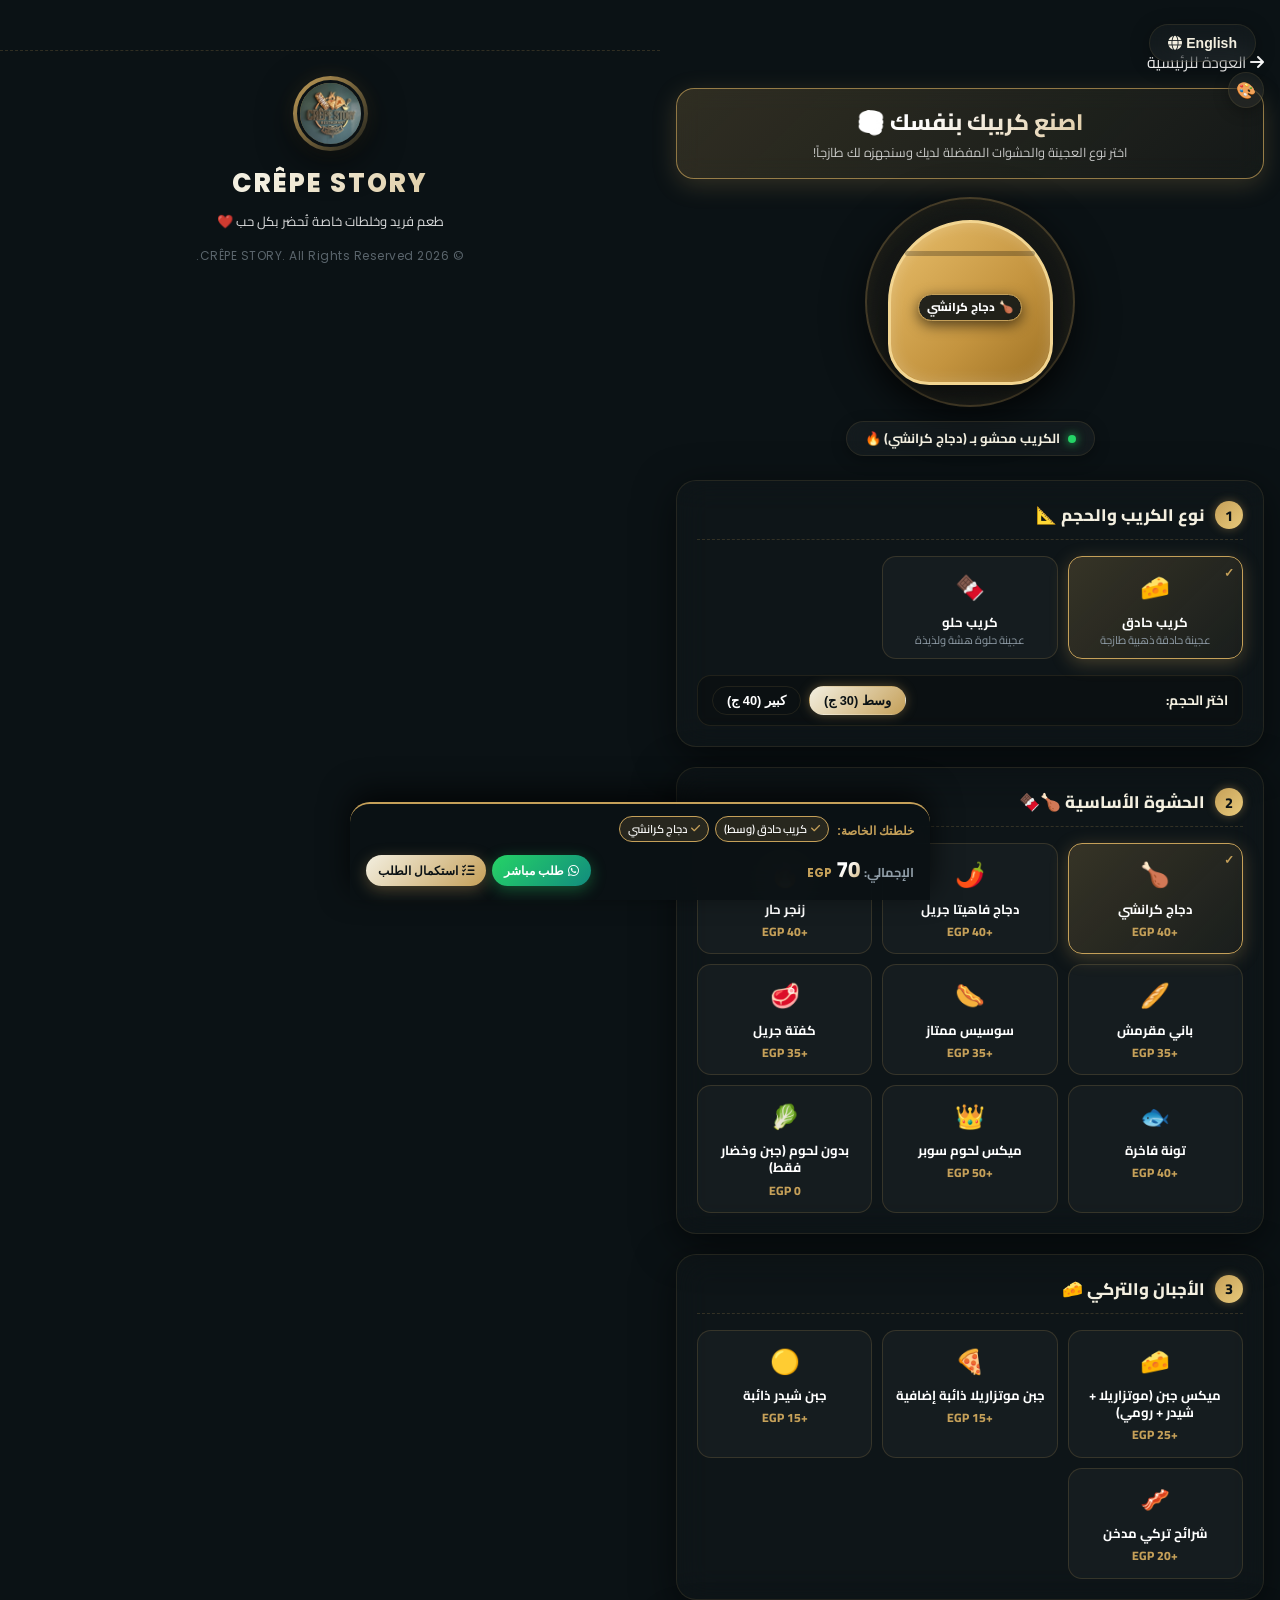
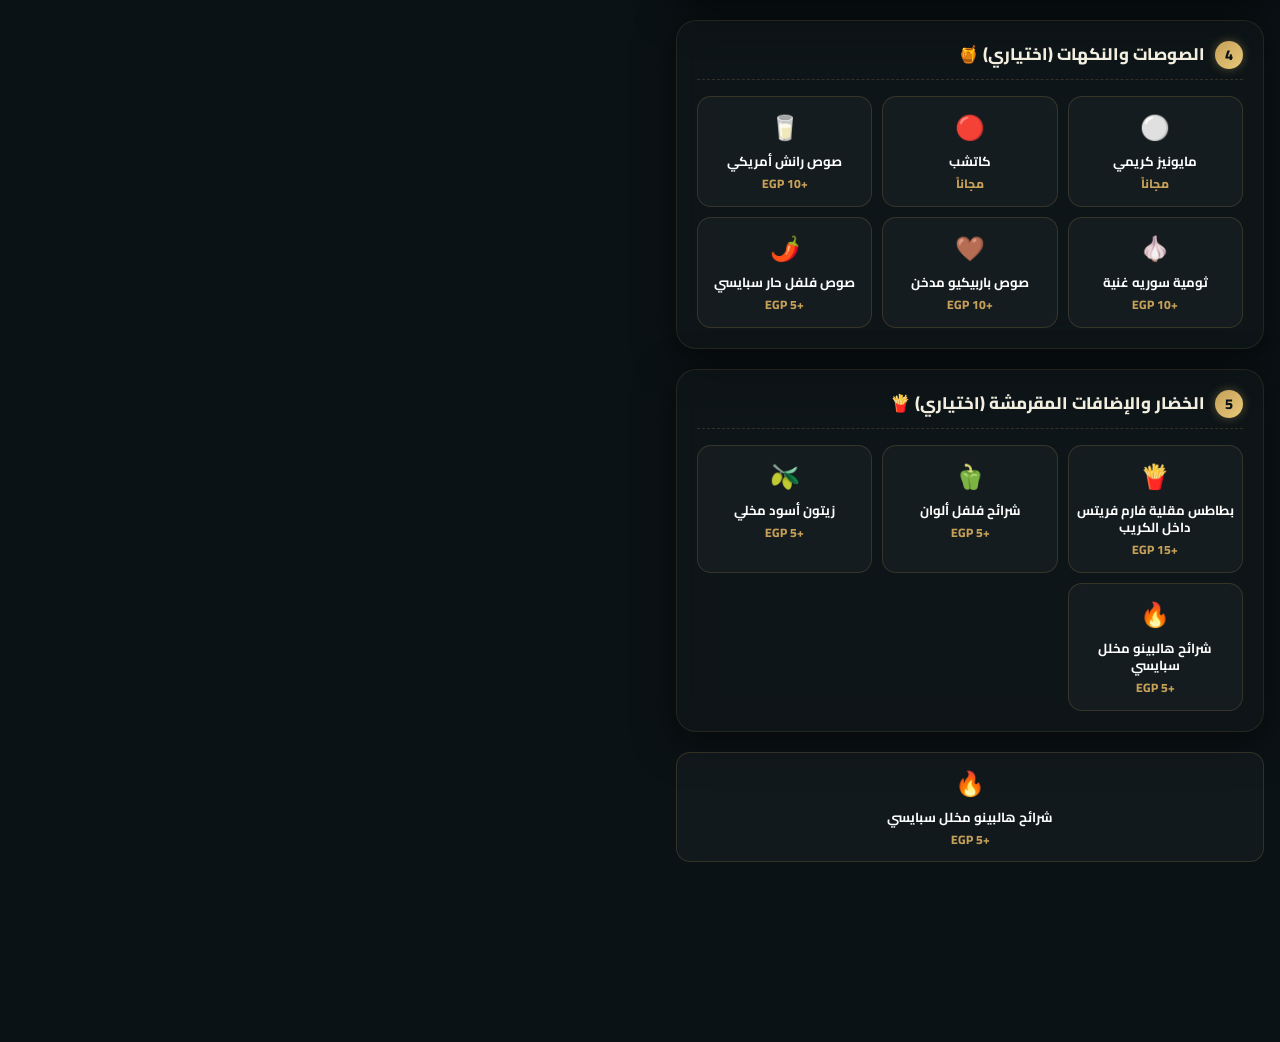
==== commit ce085adc: "Add files via upload" ====
--- a/custom-crepe.html
+++ b/custom-crepe.html
@@ -128,10 +128,27 @@
         </div>
     </div>
 
-    <!-- Luxury Background Elements -->
+    <!-- Premium Background Layers -->
+    <div class="bg-scanline"></div>
     <div class="bg-glow bg-glow-1"></div>
     <div class="bg-glow bg-glow-2"></div>
     <div class="bg-glow bg-glow-3"></div>
+    
+    <!-- Floating Bokeh Stars -->
+    <div class="bokeh-layer" aria-hidden="true">
+        <div class="bokeh-dot"></div>
+        <div class="bokeh-dot"></div>
+        <div class="bokeh-dot"></div>
+        <div class="bokeh-dot"></div>
+        <div class="bokeh-dot"></div>
+        <div class="bokeh-dot"></div>
+        <div class="bokeh-dot"></div>
+        <div class="bokeh-dot"></div>
+        <div class="bokeh-dot"></div>
+        <div class="bokeh-dot"></div>
+        <div class="bokeh-dot"></div>
+        <div class="bokeh-dot"></div>
+    </div>
 
     <div class="container builder-container">
 
--- a/style.css
+++ b/style.css
@@ -113,42 +113,164 @@
 }
 
 /* ==========================================
-   BACKGROUND GLOWS
+   PREMIUM ANIMATED BACKGROUND SYSTEM
    ========================================== */
+
+/* === Base Gradient Mesh === */
+body::before {
+    content: '';
+    position: fixed;
+    inset: 0;
+    z-index: -3;
+    background:
+        radial-gradient(ellipse 80% 50% at 20% 10%, rgba(197, 160, 89, 0.13) 0%, transparent 55%),
+        radial-gradient(ellipse 60% 40% at 80% 80%, rgba(30, 80, 110, 0.18) 0%, transparent 55%),
+        radial-gradient(ellipse 70% 60% at 50% 40%, rgba(120, 60, 20, 0.10) 0%, transparent 60%),
+        linear-gradient(160deg, #0B1215 0%, #0e1820 40%, #0B1215 100%);
+    pointer-events: none;
+}
+
+/* === Animated Aurora Top === */
+body::after {
+    content: '';
+    position: fixed;
+    top: -30%;
+    left: -10%;
+    width: 120%;
+    height: 70%;
+    z-index: -2;
+    background: conic-gradient(
+        from 200deg at 50% 50%,
+        rgba(197, 160, 89, 0.0) 0deg,
+        rgba(197, 160, 89, 0.10) 60deg,
+        rgba(60, 120, 180, 0.08) 120deg,
+        rgba(197, 160, 89, 0.0) 180deg,
+        rgba(160, 80, 30, 0.07) 240deg,
+        rgba(197, 160, 89, 0.0) 360deg
+    );
+    filter: blur(60px);
+    animation: auroraRotate 18s linear infinite;
+    pointer-events: none;
+    border-radius: 50%;
+}
+
+@keyframes auroraRotate {
+    0%   { transform: rotate(0deg) scale(1.0); opacity: 0.7; }
+    50%  { transform: rotate(180deg) scale(1.15); opacity: 1; }
+    100% { transform: rotate(360deg) scale(1.0); opacity: 0.7; }
+}
+
+/* === Legacy bg-glow elements — now enhanced === */
 .bg-glow {
+    position: fixed;
+    border-radius: 50%;
+    pointer-events: none;
+    z-index: -1;
+}
+
+/* Golden pulse blob — top center */
+.bg-glow-1 {
+    width: 500px;
+    height: 500px;
+    background: radial-gradient(circle, rgba(197, 160, 89, 0.30) 0%, rgba(197, 100, 30, 0.12) 50%, transparent 75%);
+    top: -180px;
+    left: 50%;
+    transform: translateX(-50%);
+    filter: blur(80px);
+    animation: blobPulse1 8s ease-in-out infinite;
+}
+
+@keyframes blobPulse1 {
+    0%, 100% { transform: translateX(-50%) scale(1);   opacity: 0.65; }
+    50%       { transform: translateX(-50%) scale(1.18); opacity: 1.0; }
+}
+
+/* Teal deep blob — mid right */
+.bg-glow-2 {
+    width: 400px;
+    height: 400px;
+    background: radial-gradient(circle, rgba(20, 90, 130, 0.28) 0%, transparent 70%);
+    top: 38%;
+    right: -120px;
+    filter: blur(90px);
+    animation: blobPulse2 11s ease-in-out infinite;
+}
+
+@keyframes blobPulse2 {
+    0%, 100% { transform: scale(1) translateY(0);    opacity: 0.55; }
+    50%       { transform: scale(1.22) translateY(-30px); opacity: 0.85; }
+}
+
+/* Amber warm blob — bottom left */
+.bg-glow-3 {
+    width: 450px;
+    height: 450px;
+    background: radial-gradient(circle, rgba(180, 100, 30, 0.22) 0%, rgba(197, 160, 89, 0.10) 40%, transparent 70%);
+    bottom: -180px;
+    left: -130px;
+    filter: blur(100px);
+    animation: blobPulse3 13s ease-in-out infinite;
+}
+
+@keyframes blobPulse3 {
+    0%, 100% { transform: scale(1) rotate(0deg);    opacity: 0.50; }
+    50%       { transform: scale(1.15) rotate(15deg); opacity: 0.80; }
+}
+
+/* === Floating Bokeh Stars === */
+.bokeh-layer {
+    position: fixed;
+    inset: 0;
+    z-index: -1;
+    pointer-events: none;
+    overflow: hidden;
+}
+
+.bokeh-dot {
     position: absolute;
     border-radius: 50%;
-    filter: blur(140px);
+    background: rgba(197, 160, 89, 0.55);
+    box-shadow: 0 0 12px 4px rgba(197, 160, 89, 0.35);
+    animation: bokehFloat linear infinite;
+    opacity: 0;
+}
+
+/* Individual bokeh sizes & positions */
+.bokeh-dot:nth-child(1)  { width:4px;  height:4px;  left:8%;   animation-duration:14s; animation-delay:0s;   }
+.bokeh-dot:nth-child(2)  { width:3px;  height:3px;  left:18%;  animation-duration:18s; animation-delay:2s;   }
+.bokeh-dot:nth-child(3)  { width:5px;  height:5px;  left:30%;  animation-duration:11s; animation-delay:4s;   }
+.bokeh-dot:nth-child(4)  { width:2px;  height:2px;  left:45%;  animation-duration:20s; animation-delay:1s;   }
+.bokeh-dot:nth-child(5)  { width:4px;  height:4px;  left:60%;  animation-duration:16s; animation-delay:6s;   }
+.bokeh-dot:nth-child(6)  { width:3px;  height:3px;  left:72%;  animation-duration:13s; animation-delay:3s;   }
+.bokeh-dot:nth-child(7)  { width:5px;  height:5px;  left:85%;  animation-duration:19s; animation-delay:7s;   }
+.bokeh-dot:nth-child(8)  { width:2px;  height:2px;  left:55%;  animation-duration:22s; animation-delay:5s;   }
+.bokeh-dot:nth-child(9)  { width:3px;  height:3px;  left:25%;  animation-duration:17s; animation-delay:9s;   }
+.bokeh-dot:nth-child(10) { width:4px;  height:4px;  left:90%;  animation-duration:12s; animation-delay:2.5s; }
+.bokeh-dot:nth-child(11) { width:2px;  height:2px;  left:40%;  animation-duration:21s; animation-delay:8s;   background: rgba(100,180,220,0.5); box-shadow: 0 0 10px 3px rgba(100,180,220,0.3); }
+.bokeh-dot:nth-child(12) { width:3px;  height:3px;  left:70%;  animation-duration:15s; animation-delay:11s;  background: rgba(220,160,80,0.6);  box-shadow: 0 0 10px 3px rgba(220,160,80,0.4); }
+
+@keyframes bokehFloat {
+    0%   { transform: translateY(110vh) scale(0.5); opacity: 0;   }
+    10%  { opacity: 0.9; }
+    90%  { opacity: 0.6; }
+    100% { transform: translateY(-10vh) scale(1.2); opacity: 0; }
+}
+
+/* === Scanline Texture Overlay === */
+.bg-scanline {
+    position: fixed;
+    inset: 0;
     z-index: -1;
     pointer-events: none;
-    opacity: 0.12;
-}
-
-.bg-glow-1 {
-    width: 450px;
-    height: 450px;
-    background: var(--primary-color);
-    top: -120px;
-    left: 50%;
-    transform: translateX(-50%);
-    opacity: 0.22;
-}
-
-.bg-glow-2 {
-    width: 350px;
-    height: 350px;
-    background: #172F3A;
-    top: 35%;
-    right: -100px;
-}
-
-.bg-glow-3 {
-    width: 400px;
-    height: 400px;
-    background: var(--primary-color);
-    bottom: -150px;
-    left: -150px;
-}
+    background-image: repeating-linear-gradient(
+        0deg,
+        transparent,
+        transparent 2px,
+        rgba(0,0,0,0.03) 2px,
+        rgba(0,0,0,0.03) 4px
+    );
+}
+
 
 /* ==========================================
    STICKY LANGUAGE TOGGLE
@@ -2452,4 +2574,135 @@
 }
 
 
-
+/* ==========================================
+   DOOR SPLASH SCREEN
+   ========================================== */
+
+/* Overlay that blocks scrolling while splash is active */
+.door-splash {
+    position: fixed;
+    inset: 0;
+    z-index: 99999;
+    display: flex;
+    pointer-events: all;
+    overflow: hidden;
+}
+
+/* Both panels share base styles */
+.door-panel {
+    position: relative;
+    width: 50%;
+    height: 100%;
+    background: #0B1215;
+    flex-shrink: 0;
+    will-change: transform;
+    transition: transform 1.1s cubic-bezier(0.77, 0, 0.175, 1);
+    overflow: hidden;
+}
+
+/* Subtle gold shimmer on each panel */
+.door-panel::before {
+    content: '';
+    position: absolute;
+    inset: 0;
+    background:
+        radial-gradient(ellipse 80% 60% at 50% 30%, rgba(197, 160, 89, 0.18) 0%, transparent 70%),
+        radial-gradient(ellipse 60% 80% at 50% 80%, rgba(197, 160, 89, 0.08) 0%, transparent 65%);
+    pointer-events: none;
+}
+
+/* Thin golden center seam (visible between the two panels) */
+.door-left::after {
+    content: '';
+    position: absolute;
+    top: 0;
+    right: 0;
+    width: 2px;
+    height: 100%;
+    background: linear-gradient(180deg,
+        transparent 0%,
+        rgba(197, 160, 89, 0.8) 20%,
+        rgba(255, 220, 130, 1) 50%,
+        rgba(197, 160, 89, 0.8) 80%,
+        transparent 100%);
+    z-index: 2;
+}
+
+/* ---- Logo wrap sits centered across both panels ---- */
+.door-logo-wrap {
+    position: absolute;
+    /* Center horizontally: left panel is 50% wide, so the center of the screen
+       is at the far right edge of the left panel → right: 0; then push via transform */
+    top: 50%;
+    right: -50vw; /* reaches the center of the viewport */
+    transform: translate(50%, -50%);
+    display: flex;
+    flex-direction: column;
+    align-items: center;
+    gap: 14px;
+    z-index: 10;
+    text-align: center;
+    white-space: nowrap;
+    pointer-events: none;
+}
+
+.door-logo {
+    width: 130px;
+    height: 130px;
+    border-radius: 50%;
+    object-fit: cover;
+    border: 4px solid rgba(197, 160, 89, 0.9);
+    box-shadow:
+        0 0 0 8px rgba(197, 160, 89, 0.15),
+        0 0 50px rgba(197, 160, 89, 0.5),
+        0 20px 60px rgba(0, 0, 0, 0.8);
+    animation: splashLogoPulse 2s ease-in-out infinite;
+}
+
+@keyframes splashLogoPulse {
+    0%, 100% { box-shadow: 0 0 0 8px rgba(197,160,89,0.15), 0 0 50px rgba(197,160,89,0.45), 0 20px 60px rgba(0,0,0,0.8); }
+    50%       { box-shadow: 0 0 0 12px rgba(197,160,89,0.25), 0 0 70px rgba(197,160,89,0.70), 0 20px 60px rgba(0,0,0,0.8); }
+}
+
+.door-brand-name {
+    font-family: var(--font-en);
+    font-size: 1.9rem;
+    font-weight: 800;
+    letter-spacing: 3px;
+    background: linear-gradient(135deg, #F3EFE0 40%, #C5A059 100%);
+    -webkit-background-clip: text;
+    -webkit-text-fill-color: transparent;
+    text-shadow: none;
+}
+
+.door-brand-sub {
+    font-family: var(--font-en);
+    font-size: 0.85rem;
+    font-weight: 400;
+    color: var(--primary-color);
+    letter-spacing: 6px;
+    text-transform: uppercase;
+    opacity: 0.9;
+}
+
+/* ---- Open state: panels fly apart ---- */
+.door-splash.open .door-left  { transform: translateX(-100%); }
+.door-splash.open .door-right { transform: translateX(100%); }
+
+/* ---- Hidden state: splash removed from layout after animation ---- */
+.door-splash.hidden {
+    pointer-events: none;
+    visibility: hidden;
+}
+
+/* Fade-in for logo content on load */
+.door-logo-wrap {
+    animation: doorLogoFadeIn 0.8s ease 0.3s both;
+}
+
+@keyframes doorLogoFadeIn {
+    from { opacity: 0; transform: translate(50%, calc(-50% + 20px)); }
+    to   { opacity: 1; transform: translate(50%, -50%); }
+}
+
+
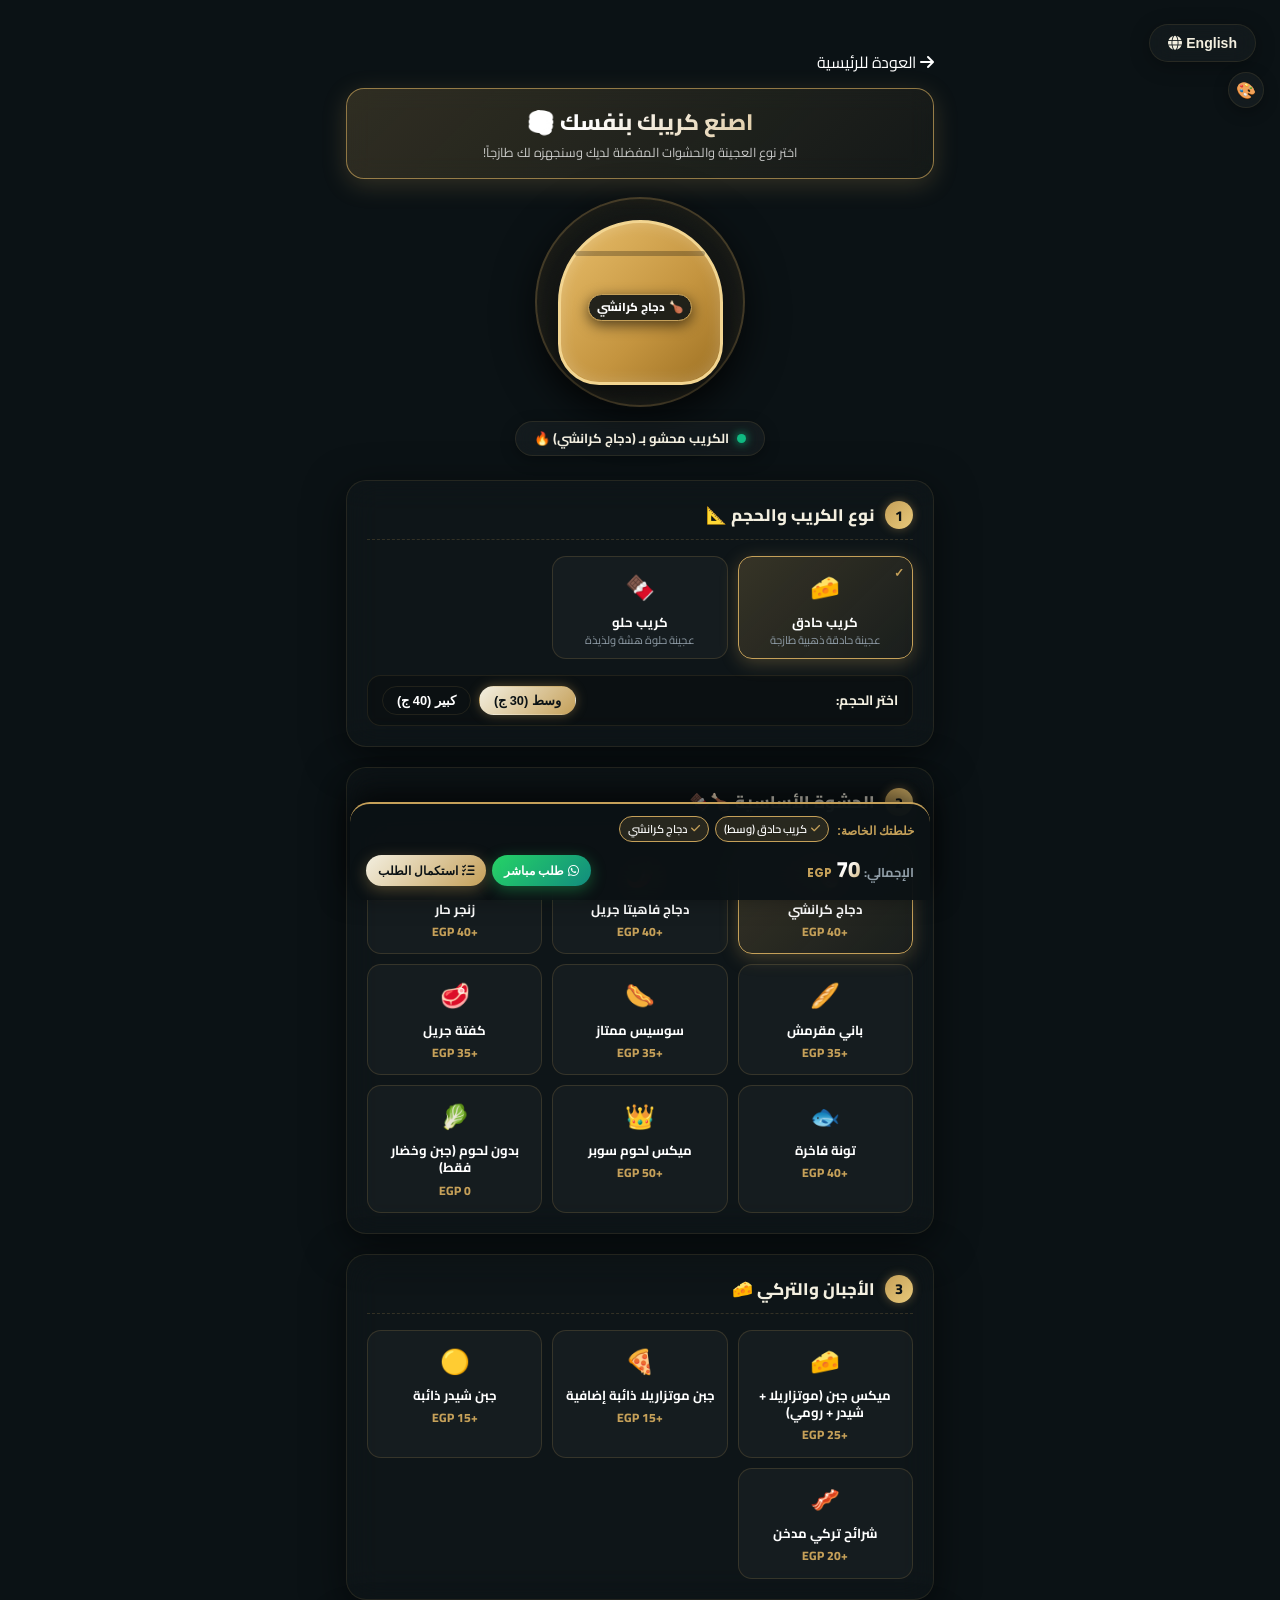
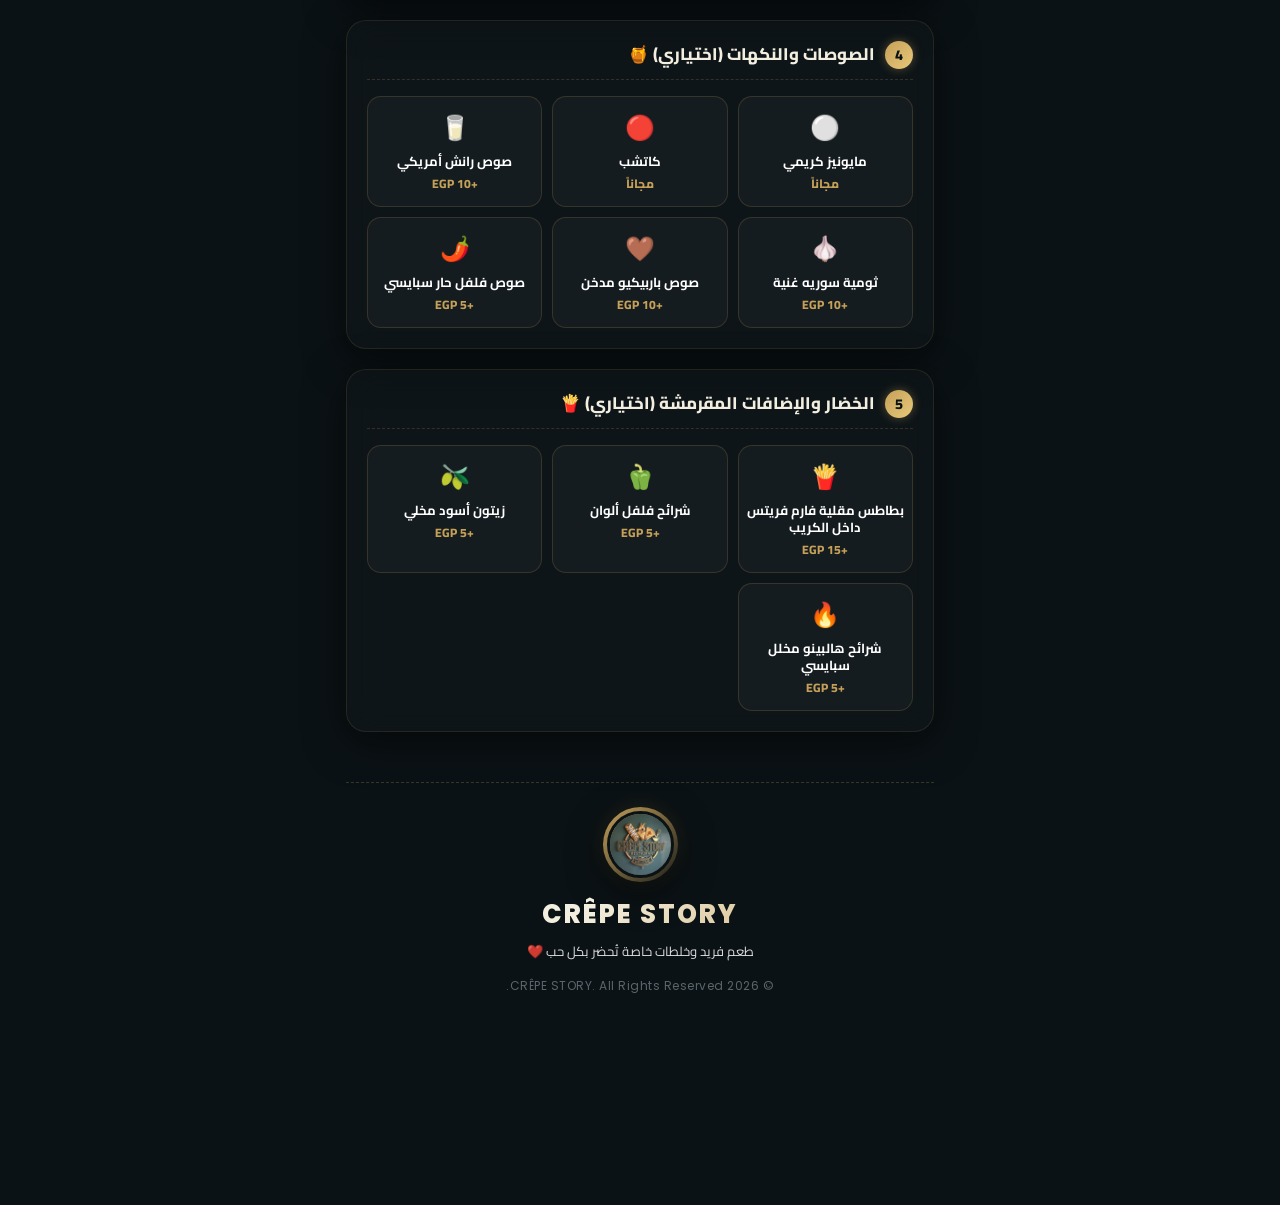
==== commit 3739810e: "Add files via upload" ====
--- a/custom-crepe.html
+++ b/custom-crepe.html
@@ -668,18 +668,6 @@
                 </div>
             </div>
 
-                    <label class="chip-card checkbox-card" data-name-ar="هالبينو حار" data-name-en="Pickled Jalapeño" data-price="5">
-                        <input type="checkbox" name="savoryExtra" value="هالبينو حار">
-                        <div class="chip-icon">🔥</div>
-                        <div class="chip-info">
-                            <span class="chip-title lang-ar">شرائح هالبينو مخلل سبايسي</span>
-                            <span class="chip-title lang-en">Pickled Jalapeño Slices</span>
-                            <span class="chip-price">+5 EGP</span>
-                        </div>
-                    </label>
-                </div>
-            </div>
-
         </div><!-- /builder-wizard -->
 
         <!-- Floating Sticky Order Summary Bar -->
--- a/style.css
+++ b/style.css
@@ -2573,136 +2573,362 @@
     }
 }
 
-
 /* ==========================================
-   DOOR SPLASH SCREEN
+   PARTICLE DISSOLVE SPLASH SCREEN
    ========================================== */
 
-/* Overlay that blocks scrolling while splash is active */
 .door-splash {
     position: fixed;
     inset: 0;
     z-index: 99999;
-    display: flex;
+    background: #0B1215;
     pointer-events: all;
     overflow: hidden;
 }
 
-/* Both panels share base styles */
-.door-panel {
-    position: relative;
-    width: 50%;
+/* Logo centered above particles */
+.door-logo-wrap {
+    position: absolute;
+    top: 50%;
+    left: 50%;
+    transform: translate(-50%, -50%);
+    display: flex;
+    flex-direction: column;
+    align-items: center;
+    gap: 16px;
+    z-index: 200;
+    text-align: center;
+    pointer-events: none;
+    animation: splashLogoIn 0.8s cubic-bezier(0.34, 1.56, 0.64, 1) 0.2s both;
+}
+
+@keyframes splashLogoIn {
+    from { opacity: 0; transform: translate(-50%, calc(-50% + 30px)) scale(0.7); }
+    to   { opacity: 1; transform: translate(-50%, -50%) scale(1); }
+}
+
+/* Glowing ring around logo */
+.door-logo-ring {
+    width: 150px;
+    height: 150px;
+    border-radius: 50%;
+    padding: 4px;
+    background: linear-gradient(135deg, #C5A059, rgba(197,160,89,0.25), #C5A059);
+    box-shadow:
+        0 0 0 6px rgba(197, 160, 89, 0.12),
+        0 0 50px rgba(197, 160, 89, 0.5),
+        0 0 100px rgba(197, 160, 89, 0.2);
+    animation: ringPulse 2s ease-in-out infinite;
+    display: flex;
+    align-items: center;
+    justify-content: center;
+}
+
+@keyframes ringPulse {
+    0%, 100% { box-shadow: 0 0 0 6px rgba(197,160,89,0.12), 0 0 50px rgba(197,160,89,0.45), 0 0 100px rgba(197,160,89,0.15); }
+    50%       { box-shadow: 0 0 0 10px rgba(197,160,89,0.25), 0 0 80px rgba(197,160,89,0.85), 0 0 140px rgba(197,160,89,0.35); }
+}
+
+.door-logo {
+    width: 100%;
     height: 100%;
-    background: #0B1215;
-    flex-shrink: 0;
-    will-change: transform;
-    transition: transform 1.1s cubic-bezier(0.77, 0, 0.175, 1);
-    overflow: hidden;
-}
-
-/* Subtle gold shimmer on each panel */
-.door-panel::before {
-    content: '';
+    border-radius: 50%;
+    object-fit: cover;
+    border: 3px solid #0B1215;
+    display: block;
+}
+
+.door-brand-name {
+    font-family: var(--font-en);
+    font-size: 2rem;
+    font-weight: 800;
+    letter-spacing: 3px;
+    background: linear-gradient(135deg, #F3EFE0 30%, #C5A059 100%);
+    -webkit-background-clip: text;
+    -webkit-text-fill-color: transparent;
+    background-clip: text;
+    white-space: nowrap;
+}
+
+.door-brand-sub {
+    font-family: var(--font-en);
+    font-size: 0.8rem;
+    font-weight: 400;
+    color: #C5A059;
+    letter-spacing: 7px;
+    text-transform: uppercase;
+    opacity: 0.9;
+    white-space: nowrap;
+}
+
+/* Logo fade out when particles start flying */
+.door-logo-wrap.dissolving {
+    animation: splashLogoOut 0.5s ease forwards;
+}
+
+@keyframes splashLogoOut {
+    to { opacity: 0; transform: translate(-50%, -50%) scale(1.15); }
+}
+
+/* Particle layer (injected by JS) */
+.particles-layer {
     position: absolute;
     inset: 0;
-    background:
-        radial-gradient(ellipse 80% 60% at 50% 30%, rgba(197, 160, 89, 0.18) 0%, transparent 70%),
-        radial-gradient(ellipse 60% 80% at 50% 80%, rgba(197, 160, 89, 0.08) 0%, transparent 65%);
+    z-index: 100;
     pointer-events: none;
 }
 
-/* Thin golden center seam (visible between the two panels) */
-.door-left::after {
-    content: '';
+/* Individual particle squares */
+.splash-particle {
     position: absolute;
-    top: 0;
-    right: 0;
-    width: 2px;
-    height: 100%;
-    background: linear-gradient(180deg,
-        transparent 0%,
-        rgba(197, 160, 89, 0.8) 20%,
-        rgba(255, 220, 130, 1) 50%,
-        rgba(197, 160, 89, 0.8) 80%,
-        transparent 100%);
-    z-index: 2;
-}
-
-/* ---- Logo wrap sits centered across both panels ---- */
-.door-logo-wrap {
-    position: absolute;
-    /* Center horizontally: left panel is 50% wide, so the center of the screen
-       is at the far right edge of the left panel → right: 0; then push via transform */
-    top: 50%;
-    right: -50vw; /* reaches the center of the viewport */
-    transform: translate(50%, -50%);
-    display: flex;
-    flex-direction: column;
-    align-items: center;
-    gap: 14px;
-    z-index: 10;
-    text-align: center;
-    white-space: nowrap;
-    pointer-events: none;
-}
-
-.door-logo {
-    width: 130px;
-    height: 130px;
-    border-radius: 50%;
-    object-fit: cover;
-    border: 4px solid rgba(197, 160, 89, 0.9);
-    box-shadow:
-        0 0 0 8px rgba(197, 160, 89, 0.15),
-        0 0 50px rgba(197, 160, 89, 0.5),
-        0 20px 60px rgba(0, 0, 0, 0.8);
-    animation: splashLogoPulse 2s ease-in-out infinite;
-}
-
-@keyframes splashLogoPulse {
-    0%, 100% { box-shadow: 0 0 0 8px rgba(197,160,89,0.15), 0 0 50px rgba(197,160,89,0.45), 0 20px 60px rgba(0,0,0,0.8); }
-    50%       { box-shadow: 0 0 0 12px rgba(197,160,89,0.25), 0 0 70px rgba(197,160,89,0.70), 0 20px 60px rgba(0,0,0,0.8); }
-}
-
-.door-brand-name {
-    font-family: var(--font-en);
-    font-size: 1.9rem;
-    font-weight: 800;
-    letter-spacing: 3px;
-    background: linear-gradient(135deg, #F3EFE0 40%, #C5A059 100%);
-    -webkit-background-clip: text;
-    -webkit-text-fill-color: transparent;
-    text-shadow: none;
-}
-
-.door-brand-sub {
-    font-family: var(--font-en);
-    font-size: 0.85rem;
-    font-weight: 400;
-    color: var(--primary-color);
-    letter-spacing: 6px;
-    text-transform: uppercase;
-    opacity: 0.9;
-}
-
-/* ---- Open state: panels fly apart ---- */
-.door-splash.open .door-left  { transform: translateX(-100%); }
-.door-splash.open .door-right { transform: translateX(100%); }
-
-/* ---- Hidden state: splash removed from layout after animation ---- */
+    /* Mix of dark + gold tinted particles */
+    background: #0B1215;
+    animation: particleFly var(--dur, 0.85s) cubic-bezier(0.55, 0, 1, 0.45) var(--delay, 0s) both;
+    will-change: transform, opacity;
+}
+
+/* ~15% of particles get a golden tint */
+.splash-particle.gold {
+    background: rgba(197, 160, 89, 0.85);
+}
+
+.splash-particle.gold-dim {
+    background: rgba(197, 130, 50, 0.45);
+}
+
+@keyframes particleFly {
+    0%   {
+        transform: translate(0, 0) rotate(0deg) scale(1);
+        opacity: 1;
+    }
+    60%  { opacity: 0.7; }
+    100% {
+        transform: translate(var(--tx), var(--ty)) rotate(var(--rot)) scale(0.15);
+        opacity: 0;
+    }
+}
+
+/* Hidden state */
 .door-splash.hidden {
     pointer-events: none;
     visibility: hidden;
 }
 
-/* Fade-in for logo content on load */
-.door-logo-wrap {
-    animation: doorLogoFadeIn 0.8s ease 0.3s both;
-}
-
-@keyframes doorLogoFadeIn {
-    from { opacity: 0; transform: translate(50%, calc(-50% + 20px)); }
-    to   { opacity: 1; transform: translate(50%, -50%); }
-}
-
-
+/* ==========================================
+   2026 ULTRA LUXURY DESIGN SYSTEM ENHANCEMENTS
+   ========================================== */
+
+/* === Store Status Badge === */
+.restaurant-status-badge {
+    display: inline-flex;
+    align-items: center;
+    gap: 8px;
+    background: rgba(16, 185, 129, 0.12);
+    border: 1px solid rgba(16, 185, 129, 0.35);
+    padding: 6px 16px;
+    border-radius: 30px;
+    font-size: 0.82rem;
+    font-weight: 700;
+    color: #34d399;
+    margin-bottom: 16px;
+    backdrop-filter: blur(8px);
+    box-shadow: 0 4px 15px rgba(16, 185, 129, 0.15);
+}
+
+.status-dot {
+    width: 9px;
+    height: 9px;
+    background-color: #10b981;
+    border-radius: 50%;
+    box-shadow: 0 0 10px #10b981;
+    animation: statusPulse 1.8s infinite;
+}
+
+@keyframes statusPulse {
+    0%, 100% { transform: scale(1); opacity: 1; }
+    50% { transform: scale(1.35); opacity: 0.5; }
+}
+
+/* === Live Search Bar === */
+.search-container {
+    width: 100%;
+    max-width: 580px;
+    margin: 0 auto 24px auto;
+    position: relative;
+}
+
+.search-wrapper {
+    position: relative;
+    width: 100%;
+    display: flex;
+    align-items: center;
+}
+
+.search-icon {
+    position: absolute;
+    top: 50%;
+    transform: translateY(-50%);
+    color: var(--primary-color);
+    font-size: 1.05rem;
+    pointer-events: none;
+}
+
+body[data-lang="ar"] .search-icon { right: 16px; }
+body[data-lang="en"] .search-icon { left: 16px; }
+
+.menu-search-input {
+    width: 100%;
+    background: rgba(255, 255, 255, 0.035);
+    border: 1.5px solid var(--glass-border);
+    backdrop-filter: blur(16px);
+    -webkit-backdrop-filter: blur(16px);
+    border-radius: 50px;
+    color: var(--text-white);
+    font-size: 0.95rem;
+    padding: 14px 20px;
+    transition: var(--transition-smooth);
+    outline: none;
+    box-shadow: var(--card-shadow);
+}
+
+body[data-lang="ar"] .menu-search-input {
+    padding-right: 48px;
+    padding-left: 20px;
+    font-family: var(--font-ar);
+}
+
+body[data-lang="en"] .menu-search-input {
+    padding-left: 48px;
+    padding-right: 20px;
+    font-family: var(--font-en);
+}
+
+.menu-search-input:focus {
+    border-color: var(--primary-color);
+    background: rgba(255, 255, 255, 0.07);
+    box-shadow: 0 0 25px rgba(197, 160, 89, 0.35);
+}
+
+/* === Item Badges === */
+.badge-tag {
+    position: absolute;
+    top: 8px;
+    font-size: 0.62rem;
+    font-weight: 800;
+    padding: 3px 8px;
+    border-radius: 20px;
+    z-index: 2;
+    box-shadow: 0 2px 8px rgba(0, 0, 0, 0.4);
+    letter-spacing: 0.3px;
+}
+
+body[data-lang="ar"] .badge-tag { left: 8px; }
+body[data-lang="en"] .badge-tag { right: 8px; }
+
+.badge-hot {
+    background: linear-gradient(135deg, #ff416c, #ff4b2b);
+    color: #ffffff;
+}
+
+.badge-star {
+    background: linear-gradient(135deg, #f7b733, #fc4a1a);
+    color: #ffffff;
+}
+
+/* === Floating Order Cart Badge === */
+.floating-cart-btn {
+    position: fixed;
+    bottom: 24px;
+    left: 50%;
+    transform: translateX(-50%) translateY(100px);
+    z-index: 999;
+    background: linear-gradient(135deg, #C5A059 0%, #e8c97a 50%, #C5A059 100%);
+    color: #0b1215;
+    padding: 12px 24px;
+    border-radius: 40px;
+    box-shadow: 0 8px 32px rgba(197, 160, 89, 0.5), 0 2px 10px rgba(0,0,0,0.4);
+    display: flex;
+    align-items: center;
+    gap: 12px;
+    font-weight: 800;
+    font-size: 0.95rem;
+    cursor: pointer;
+    transition: transform 0.4s cubic-bezier(0.175, 0.885, 0.32, 1.275), opacity 0.3s ease;
+    opacity: 0;
+    pointer-events: none;
+    border: 1px solid rgba(255, 255, 255, 0.3);
+}
+
+.floating-cart-btn.visible {
+    transform: translateX(-50%) translateY(0);
+    opacity: 1;
+    pointer-events: all;
+}
+
+.floating-cart-btn:hover {
+    transform: translateX(-50%) translateY(-4px) scale(1.03);
+    box-shadow: 0 12px 40px rgba(197, 160, 89, 0.7);
+}
+
+.cart-count-badge {
+    background: #0b1215;
+    color: #ffffff;
+    width: 24px;
+    height: 24px;
+    border-radius: 50%;
+    display: flex;
+    align-items: center;
+    justify-content: center;
+    font-size: 0.75rem;
+    font-weight: 800;
+}
+
+/* === Builder Step Indicator === */
+.builder-steps-indicator {
+    display: flex;
+    justify-content: space-between;
+    align-items: center;
+    width: 100%;
+    margin-bottom: 24px;
+    position: relative;
+    padding: 0 10px;
+}
+
+.builder-steps-indicator::before {
+    content: '';
+    position: absolute;
+    top: 50%;
+    left: 20px;
+    right: 20px;
+    height: 2px;
+    background: rgba(255, 255, 255, 0.1);
+    z-index: 1;
+    transform: translateY(-50%);
+}
+
+.step-node {
+    position: relative;
+    z-index: 2;
+    width: 34px;
+    height: 34px;
+    border-radius: 50%;
+    background: var(--bg-color);
+    border: 2px solid var(--glass-border);
+    color: var(--text-gray);
+    display: flex;
+    align-items: center;
+    justify-content: center;
+    font-weight: 700;
+    font-size: 0.85rem;
+    transition: var(--transition-smooth);
+}
+
+.step-node.active {
+    border-color: var(--primary-color);
+    background: linear-gradient(135deg, var(--secondary-color), var(--primary-color));
+    color: #0b1215;
+    box-shadow: 0 0 15px rgba(197, 160, 89, 0.5);
+}
+
+
+
